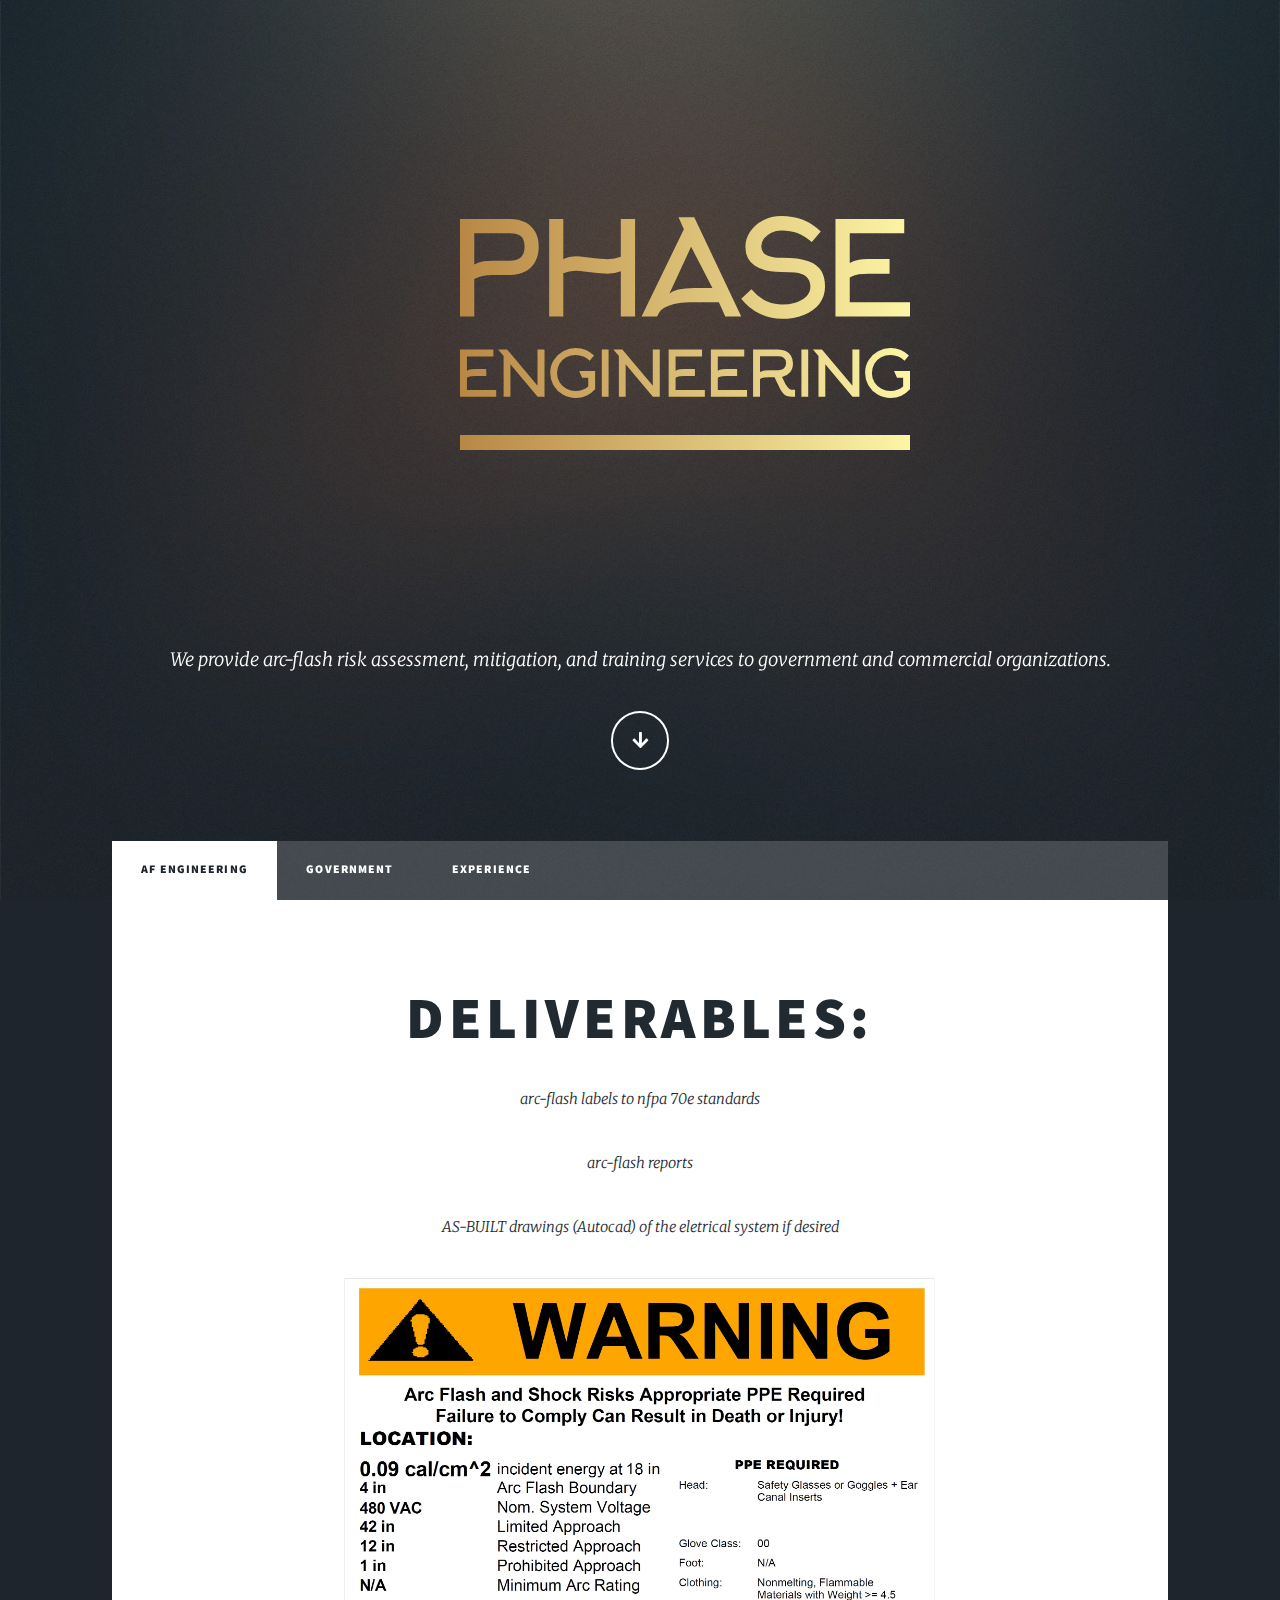
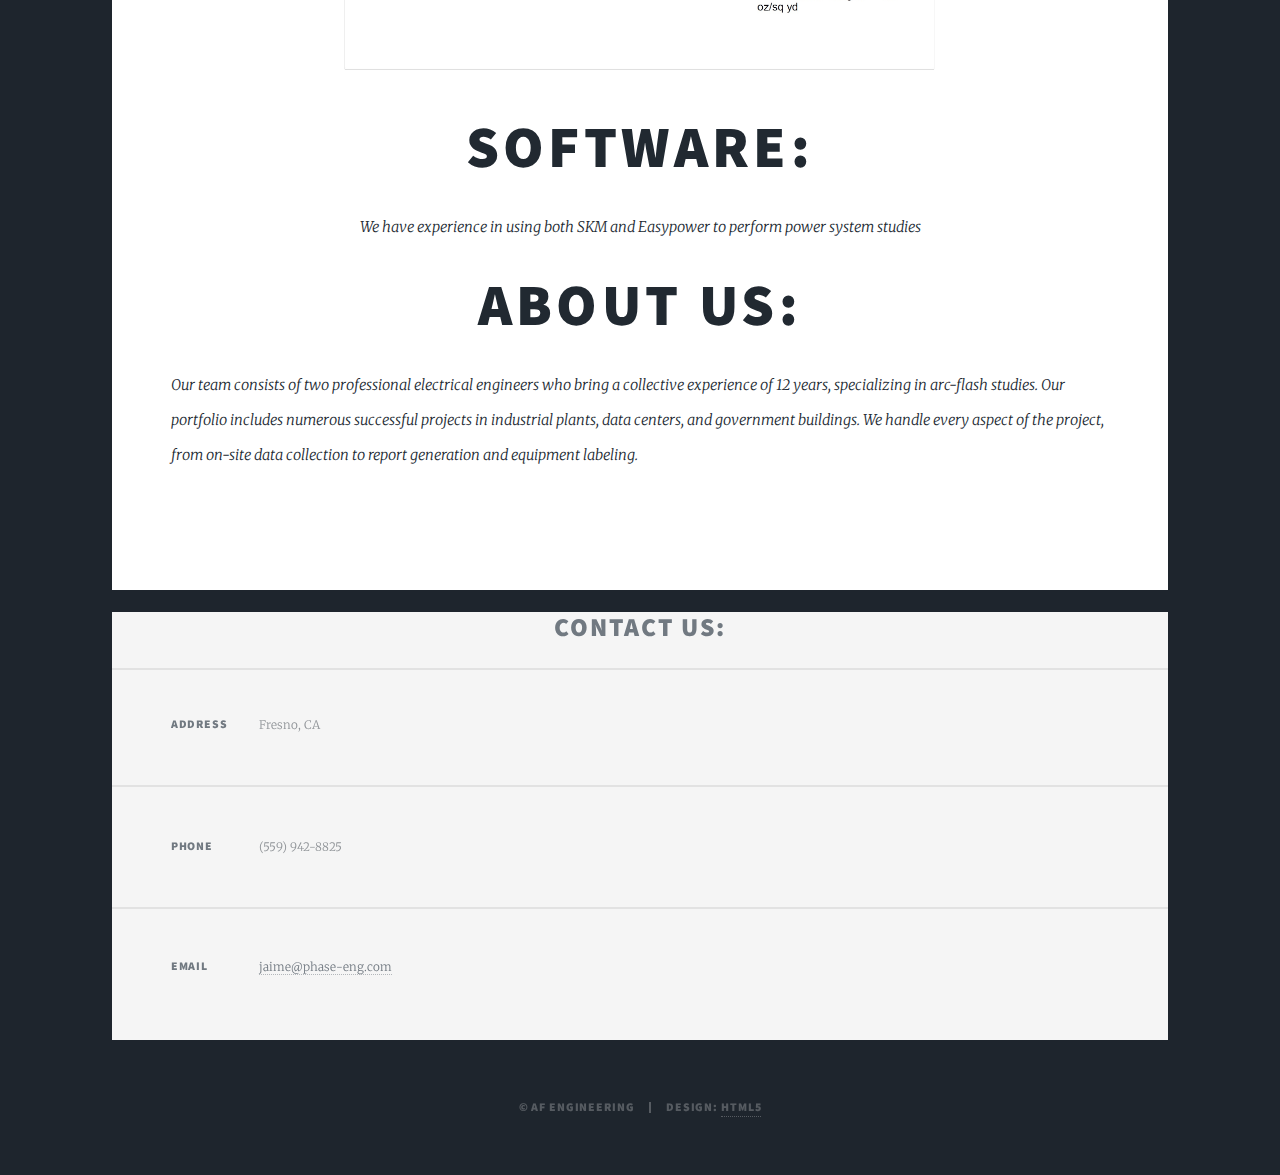
==== index.html @ fa32f311 "Add files via upload" ====
<!DOCTYPE HTML>
<!--
	Massively by HTML5 UP
	html5up.net | @ajlkn
	Free for personal and commercial use under the CCA 3.0 license (html5up.net/license)
-->
<html>
	<head>
		<title>AF Engineering</title>
		<meta charset="utf-8" />
		<meta name="viewport" content="width=device-width, initial-scale=1, user-scalable=no" />
		<link rel="stylesheet" href="assets/css/main.css" />
		<noscript><link rel="stylesheet" href="assets/css/noscript.css" /></noscript>
	</head>
	<body class="">

		<!-- Wrapper -->
			<div id="wrapper" class="fade-in">

				<!-- Intro -->
					<div id="intro" class="">
						<img src="images/Color logo - no background.svg" style="padding-bottom: 40px; display: block; border: none;">
						<p>We provide arc-flash risk assessment, mitigation, and training services to government and commercial organizations.</p>
						<ul class="actions">
							<li><a href="#header" class="button icon solid solo fa-arrow-down scrolly">Continue</a></li>
						</ul>
					</div>

				<!-- Header -->
					<header id="header">
						<a href="index.html" class="logo">AF</a>
					</header>

				<!-- Nav -->
					<nav id="nav">
						<ul class="links">
							<li class="active"><a href="index.html">AF Engineering</a></li>
							<li><a href="generic.html">Government</a></li>
							<li><a href="elements.html">Experience</a></li>
					</nav>

				<!-- Main -->
					<div id="main">

						<!-- Featured Post -->
							<article class="post featured">
								<header class="major">
									<h2 style="text-align:center;">Deliverables:</h2>
									<p>arc-flash labels to nfpa 70e standards</p>
									<p>arc-flash reports</p>
									<p>AS-BUILT drawings (Autocad) of the eletrical system if desired</p>
									<img src="images/arcflashlabel.jpg" style="width:600px;height:400px;">
									<p>   </p>
									<h2 style="text-align:center;">Software:</h2>
									<p>We have experience in using both SKM and Easypower to perform power system studies</p>
									<h2>About Us:</h2>
									<p style="text-align:left;">Our team consists of two professional electrical engineers who bring a collective experience of 12 years, specializing in arc-flash studies. Our portfolio includes numerous successful projects in industrial plants, data centers, and government buildings. We handle every aspect of the project, from on-site data collection to report generation and equipment labeling.
									</p>
									
								</header>
								<!--<a href="#" class="image main"><img src="images/arcflashlabel.jpg" alt=""></a>   -->

							</article>

					</div>
					<h2> </h2>
				<!-- Footer -->
					<footer  id="footer">
						<section class="split contact">
							<h2 style="text-align:center;">Contact Us:</h2>
							<section class="alt">
								<h3>Address</h3>
								<p>Fresno, CA</p>
							</section>
							<section>
								<h3>Phone</h3>
								<p>(559) 942-8825</p>
							</section>
							<section>
								<h3>Email</h3>
								<p><a href="mailto:jaime@afengineering.com">jaime@phase-eng.com</a></p>
							</section>
							
						</section>
					</footer>

				<!-- Copyright -->
					<div id="copyright">
						<ul><li>© AF Engineering</li><li>Design: <a href="https://html5up.net">HTML5</a></li></ul>
					</div>

			<div class="bg fixed" style="transform: none;"></div><a href="#navPanel" id="navPanelToggle">Menu</a></div>

		<!-- Scripts -->
			<script src="assets/js/jquery.min.js"></script>
			<script src="assets/js/jquery.scrollex.min.js"></script>
			<script src="assets/js/jquery.scrolly.min.js"></script>
			<script src="assets/js/browser.min.js"></script>
			<script src="assets/js/breakpoints.min.js"></script>
			<script src="assets/js/util.js"></script>
			<script src="assets/js/main.js"></script><div id="navPanel"><nav><h1>
						<ul class="links">
							<li class="active"><a href="index.html">Qualifications</a></li><a href="index.html">
							</a><li><a href="index.html"></a><a href="generic.html">Arc-Flash</a></li>
							<li><a href="elements.html">Contact</a></li>
						</ul>
					</h1><h1>
					</h1></nav><a href="#navPanel" class="close" style="-webkit-tap-highlight-color: rgba(0, 0, 0, 0);"></a></div>

	
	</body>
</html>
---- assets/css/main.css ----
@import url(fontawesome-all.min.css);
@import url("https://fonts.googleapis.com/css?family=Merriweather:300,700,300italic,700italic|Source+Sans+Pro:900");

/*
	Massively by HTML5 UP
	html5up.net | @ajlkn
	Free for personal and commercial use under the CCA 3.0 license (html5up.net/license)
*/

html, body, div, span, applet, object,
iframe, h1, h2, h3, h4, h5, h6, p, blockquote,
pre, a, abbr, acronym, address, big, cite,
code, del, dfn, em, img, ins, kbd, q, s, samp,
small, strike, strong, sub, sup, tt, var, b,
u, i, center, dl, dt, dd, ol, ul, li, fieldset,
form, label, legend, table, caption, tbody,
tfoot, thead, tr, th, td, article, aside,
canvas, details, embed, figure, figcaption,
footer, header, hgroup, menu, nav, output, ruby,
section, summary, time, mark, audio, video {
	margin: 0;
	padding: 0;
	border: 0;
	font-size: 100%;
	font: inherit;
	vertical-align: baseline;}

article, aside, details, figcaption, figure,
footer, header, hgroup, menu, nav, section {
	display: block;}

body {
	line-height: 1;
}

ol, ul {
	list-style: none;
}

blockquote, q {
	quotes: none;
}

	blockquote:before, blockquote:after, q:before, q:after {
		content: '';
		content: none;
	}

table {
	border-collapse: collapse;
	border-spacing: 0;
}

body {
	-webkit-text-size-adjust: none;
}

mark {
	background-color: transparent;
	color: inherit;
}

input::-moz-focus-inner {
	border: 0;
	padding: 0;
}

input, select, textarea {
	-moz-appearance: none;
	-webkit-appearance: none;
	-ms-appearance: none;
	appearance: none;
}

/* Basic */

	@-ms-viewport {
		width: device-width;
	}

	body {
		-ms-overflow-style: scrollbar;
	}

	@media screen and (max-width: 480px) {

		html, body {
			min-width: 320px;
		}

	}

	html {
		box-sizing: border-box;
	}

	*, *:before, *:after {
		box-sizing: inherit;
	}

	body {
		background-color: #1e252d;
	}

		body.is-preload *, body.is-preload *:before, body.is-preload *:after {
			-moz-animation: none !important;
			-webkit-animation: none !important;
			-ms-animation: none !important;
			animation: none !important;
			-moz-transition: none !important;
			-webkit-transition: none !important;
			-ms-transition: none !important;
			transition: none !important;
		}

/* Type */

	html {
		font-size: 16pt;
	}

		@media screen and (max-width: 1680px) {

			html {
				font-size: 12pt;
			}

		}

		@media screen and (max-width: 1280px) {

			html {
				font-size: 11pt;
			}

		}

		@media screen and (max-width: 360px) {

			html {
				font-size: 10pt;
			}

		}

	body {
		color: #212931;
	}

	body, input, select, textarea {
		font-family: "Merriweather", Georgia, serif;
		font-weight: 300;
		font-size: 1rem;
		line-height: 2.375;
	}

	a {
		-moz-transition: color 0.2s ease-in-out, background-color 0.2s ease-in-out, border-color 0.2s ease-in-out, box-shadow 0.2s ease-in-out;
		-webkit-transition: color 0.2s ease-in-out, background-color 0.2s ease-in-out, border-color 0.2s ease-in-out, box-shadow 0.2s ease-in-out;
		-ms-transition: color 0.2s ease-in-out, background-color 0.2s ease-in-out, border-color 0.2s ease-in-out, box-shadow 0.2s ease-in-out;
		transition: color 0.2s ease-in-out, background-color 0.2s ease-in-out, border-color 0.2s ease-in-out, box-shadow 0.2s ease-in-out;
		border-bottom: dotted 1px;
		text-decoration: none;
	}

		a:hover {
			border-bottom-color: transparent;
		}

	strong, b {
		font-weight: 600;
	}

	em, i {
		font-style: italic;
	}

	p {
		text-align: justify;
		margin: 0 0 2rem 0;
	}

	h1, h2, h3, h4, h5, h6 {
		font-family: "Source Sans Pro", Helvetica, sans-serif;
		font-weight: 900;
		line-height: 1.5;
		letter-spacing: 0.075em;
		text-transform: uppercase;
		margin: 0 0 1rem 0;
	}

		h1 a, h2 a, h3 a, h4 a, h5 a, h6 a {
			border-bottom: 0;
			color: inherit;
			text-decoration: none;
		}

	h1 {
		font-size: 4rem;
		line-height: 1.1;
		margin: 0 0 2rem 0;
	}

	h2 {
		font-size: 1.75rem;
		line-height: 1.3;
		margin: 0 0 1.5rem 0;
	}

	h3 {
		font-size: 1.25rem;
		margin: 0 0 1.5rem 0;
	}

	h4 {
		font-size: 1rem;
	}

	h5 {
		font-size: 0.9rem;
	}

	h6 {
		font-size: 0.8rem;
	}

	sub {
		font-size: 0.8rem;
		position: relative;
		top: 0.5rem;
	}

	sup {
		font-size: 0.8rem;
		position: relative;
		top: -0.5rem;
	}

	blockquote {
		border-left: solid 4px;
		font-style: italic;
		margin: 0 0 2rem 0;
		padding: 0.5rem 0 0.5rem 2rem;
	}

	code {
		border: solid 2px;
		font-family: "Courier New", monospace;
		font-size: 0.9rem;
		margin: 0 0.25rem;
		padding: 0.25rem 0.65rem;
	}

	pre {
		-webkit-overflow-scrolling: touch;
		font-family: "Courier New", monospace;
		font-size: 0.9rem;
		margin: 0 0 2rem 0;
	}

		pre code {
			display: block;
			line-height: 1.75;
			padding: 1rem 1.5rem;
			overflow-x: auto;
		}

	hr {
		border: 0;
		border-bottom: solid 2px;
		margin: 3rem 0;
	}

		hr.major {
			margin: 5rem 0;
		}

	.align-left {
		text-align: left;
	}

	.align-center {
		text-align: center;
	}

	.align-right {
		text-align: right;
	}

	input, select, textarea {
		color: #212931;
	}

	a {
		color: #212931;
		border-bottom-color: rgba(33, 41, 49, 0.5);
	}

		a:hover {
			border-bottom-color: transparent;
			color: #18bfef !important;
		}

	strong, b {
		color: #212931;
	}

	h1, h2, h3, h4, h5, h6 {
		color: #212931;
	}

	blockquote {
		border-left-color: #eeeeee;
	}

	code {
		background: rgba(220, 220, 220, 0.25);
		border-color: #eeeeee;
	}

	hr {
		border-bottom-color: #eeeeee;
	}

/* Row */

	.row {
		display: flex;
		flex-wrap: wrap;
		box-sizing: border-box;
		align-items: stretch;
	}

		.row > * {
			box-sizing: border-box;
		}

		.row.gtr-uniform > * > :last-child {
			margin-bottom: 0;
		}

		.row.aln-left {
			justify-content: flex-start;
		}

		.row.aln-center {
			justify-content: center;
		}

		.row.aln-right {
			justify-content: flex-end;
		}

		.row.aln-top {
			align-items: flex-start;
		}

		.row.aln-middle {
			align-items: center;
		}

		.row.aln-bottom {
			align-items: flex-end;
		}

		.row > .imp {
			order: -1;
		}

		.row > .col-1 {
			width: 8.33333%;
		}

		.row > .off-1 {
			margin-left: 8.33333%;
		}

		.row > .col-2 {
			width: 16.66667%;
		}

		.row > .off-2 {
			margin-left: 16.66667%;
		}

		.row > .col-3 {
			width: 25%;
		}

		.row > .off-3 {
			margin-left: 25%;
		}

		.row > .col-4 {
			width: 33.33333%;
		}

		.row > .off-4 {
			margin-left: 33.33333%;
		}

		.row > .col-5 {
			width: 41.66667%;
		}

		.row > .off-5 {
			margin-left: 41.66667%;
		}

		.row > .col-6 {
			width: 50%;
		}

		.row > .off-6 {
			margin-left: 50%;
		}

		.row > .col-7 {
			width: 58.33333%;
		}

		.row > .off-7 {
			margin-left: 58.33333%;
		}

		.row > .col-8 {
			width: 66.66667%;
		}

		.row > .off-8 {
			margin-left: 66.66667%;
		}

		.row > .col-9 {
			width: 75%;
		}

		.row > .off-9 {
			margin-left: 75%;
		}

		.row > .col-10 {
			width: 83.33333%;
		}

		.row > .off-10 {
			margin-left: 83.33333%;
		}

		.row > .col-11 {
			width: 91.66667%;
		}

		.row > .off-11 {
			margin-left: 91.66667%;
		}

		.row > .col-12 {
			width: 100%;
		}

		.row > .off-12 {
			margin-left: 100%;
		}

		.row.gtr-0 {
			margin-top: 0;
			margin-left: 0rem;
		}

			.row.gtr-0 > * {
				padding: 0 0 0 0rem;
			}

			.row.gtr-0.gtr-uniform {
				margin-top: 0rem;
			}

				.row.gtr-0.gtr-uniform > * {
					padding-top: 0rem;
				}

		.row.gtr-25 {
			margin-top: 0;
			margin-left: -0.375rem;
		}

			.row.gtr-25 > * {
				padding: 0 0 0 0.375rem;
			}

			.row.gtr-25.gtr-uniform {
				margin-top: -0.375rem;
			}

				.row.gtr-25.gtr-uniform > * {
					padding-top: 0.375rem;
				}

		.row.gtr-50 {
			margin-top: 0;
			margin-left: -0.75rem;
		}

			.row.gtr-50 > * {
				padding: 0 0 0 0.75rem;
			}

			.row.gtr-50.gtr-uniform {
				margin-top: -0.75rem;
			}

				.row.gtr-50.gtr-uniform > * {
					padding-top: 0.75rem;
				}

		.row {
			margin-top: 0;
			margin-left: -1.5rem;
		}

			.row > * {
				padding: 0 0 0 1.5rem;
			}

			.row.gtr-uniform {
				margin-top: -1.5rem;
			}

				.row.gtr-uniform > * {
					padding-top: 1.5rem;
				}

		.row.gtr-150 {
			margin-top: 0;
			margin-left: -2.25rem;
		}

			.row.gtr-150 > * {
				padding: 0 0 0 2.25rem;
			}

			.row.gtr-150.gtr-uniform {
				margin-top: -2.25rem;
			}

				.row.gtr-150.gtr-uniform > * {
					padding-top: 2.25rem;
				}

		.row.gtr-200 {
			margin-top: 0;
			margin-left: -3rem;
		}

			.row.gtr-200 > * {
				padding: 0 0 0 3rem;
			}

			.row.gtr-200.gtr-uniform {
				margin-top: -3rem;
			}

				.row.gtr-200.gtr-uniform > * {
					padding-top: 3rem;
				}

		@media screen and (max-width: 1680px) {

			.row {
				display: flex;
				flex-wrap: wrap;
				box-sizing: border-box;
				align-items: stretch;
			}

				.row > * {
					box-sizing: border-box;
				}

				.row.gtr-uniform > * > :last-child {
					margin-bottom: 0;
				}

				.row.aln-left {
					justify-content: flex-start;
				}

				.row.aln-center {
					justify-content: center;
				}

				.row.aln-right {
					justify-content: flex-end;
				}

				.row.aln-top {
					align-items: flex-start;
				}

				.row.aln-middle {
					align-items: center;
				}

				.row.aln-bottom {
					align-items: flex-end;
				}

				.row > .imp-xlarge {
					order: -1;
				}

				.row > .col-1-xlarge {
					width: 8.33333%;
				}

				.row > .off-1-xlarge {
					margin-left: 8.33333%;
				}

				.row > .col-2-xlarge {
					width: 16.66667%;
				}

				.row > .off-2-xlarge {
					margin-left: 16.66667%;
				}

				.row > .col-3-xlarge {
					width: 25%;
				}

				.row > .off-3-xlarge {
					margin-left: 25%;
				}

				.row > .col-4-xlarge {
					width: 33.33333%;
				}

				.row > .off-4-xlarge {
					margin-left: 33.33333%;
				}

				.row > .col-5-xlarge {
					width: 41.66667%;
				}

				.row > .off-5-xlarge {
					margin-left: 41.66667%;
				}

				.row > .col-6-xlarge {
					width: 50%;
				}

				.row > .off-6-xlarge {
					margin-left: 50%;
				}

				.row > .col-7-xlarge {
					width: 58.33333%;
				}

				.row > .off-7-xlarge {
					margin-left: 58.33333%;
				}

				.row > .col-8-xlarge {
					width: 66.66667%;
				}

				.row > .off-8-xlarge {
					margin-left: 66.66667%;
				}

				.row > .col-9-xlarge {
					width: 75%;
				}

				.row > .off-9-xlarge {
					margin-left: 75%;
				}

				.row > .col-10-xlarge {
					width: 83.33333%;
				}

				.row > .off-10-xlarge {
					margin-left: 83.33333%;
				}

				.row > .col-11-xlarge {
					width: 91.66667%;
				}

				.row > .off-11-xlarge {
					margin-left: 91.66667%;
				}

				.row > .col-12-xlarge {
					width: 100%;
				}

				.row > .off-12-xlarge {
					margin-left: 100%;
				}

				.row.gtr-0 {
					margin-top: 0;
					margin-left: 0rem;
				}

					.row.gtr-0 > * {
						padding: 0 0 0 0rem;
					}

					.row.gtr-0.gtr-uniform {
						margin-top: 0rem;
					}

						.row.gtr-0.gtr-uniform > * {
							padding-top: 0rem;
						}

				.row.gtr-25 {
					margin-top: 0;
					margin-left: -0.375rem;
				}

					.row.gtr-25 > * {
						padding: 0 0 0 0.375rem;
					}

					.row.gtr-25.gtr-uniform {
						margin-top: -0.375rem;
					}

						.row.gtr-25.gtr-uniform > * {
							padding-top: 0.375rem;
						}

				.row.gtr-50 {
					margin-top: 0;
					margin-left: -0.75rem;
				}

					.row.gtr-50 > * {
						padding: 0 0 0 0.75rem;
					}

					.row.gtr-50.gtr-uniform {
						margin-top: -0.75rem;
					}

						.row.gtr-50.gtr-uniform > * {
							padding-top: 0.75rem;
						}

				.row {
					margin-top: 0;
					margin-left: -1.5rem;
				}

					.row > * {
						padding: 0 0 0 1.5rem;
					}

					.row.gtr-uniform {
						margin-top: -1.5rem;
					}

						.row.gtr-uniform > * {
							padding-top: 1.5rem;
						}

				.row.gtr-150 {
					margin-top: 0;
					margin-left: -2.25rem;
				}

					.row.gtr-150 > * {
						padding: 0 0 0 2.25rem;
					}

					.row.gtr-150.gtr-uniform {
						margin-top: -2.25rem;
					}

						.row.gtr-150.gtr-uniform > * {
							padding-top: 2.25rem;
						}

				.row.gtr-200 {
					margin-top: 0;
					margin-left: -3rem;
				}

					.row.gtr-200 > * {
						padding: 0 0 0 3rem;
					}

					.row.gtr-200.gtr-uniform {
						margin-top: -3rem;
					}

						.row.gtr-200.gtr-uniform > * {
							padding-top: 3rem;
						}

		}

		@media screen and (max-width: 1280px) {

			.row {
				display: flex;
				flex-wrap: wrap;
				box-sizing: border-box;
				align-items: stretch;
			}

				.row > * {
					box-sizing: border-box;
				}

				.row.gtr-uniform > * > :last-child {
					margin-bottom: 0;
				}

				.row.aln-left {
					justify-content: flex-start;
				}

				.row.aln-center {
					justify-content: center;
				}

				.row.aln-right {
					justify-content: flex-end;
				}

				.row.aln-top {
					align-items: flex-start;
				}

				.row.aln-middle {
					align-items: center;
				}

				.row.aln-bottom {
					align-items: flex-end;
				}

				.row > .imp-large {
					order: -1;
				}

				.row > .col-1-large {
					width: 8.33333%;
				}

				.row > .off-1-large {
					margin-left: 8.33333%;
				}

				.row > .col-2-large {
					width: 16.66667%;
				}

				.row > .off-2-large {
					margin-left: 16.66667%;
				}

				.row > .col-3-large {
					width: 25%;
				}

				.row > .off-3-large {
					margin-left: 25%;
				}

				.row > .col-4-large {
					width: 33.33333%;
				}

				.row > .off-4-large {
					margin-left: 33.33333%;
				}

				.row > .col-5-large {
					width: 41.66667%;
				}

				.row > .off-5-large {
					margin-left: 41.66667%;
				}

				.row > .col-6-large {
					width: 50%;
				}

				.row > .off-6-large {
					margin-left: 50%;
				}

				.row > .col-7-large {
					width: 58.33333%;
				}

				.row > .off-7-large {
					margin-left: 58.33333%;
				}

				.row > .col-8-large {
					width: 66.66667%;
				}

				.row > .off-8-large {
					margin-left: 66.66667%;
				}

				.row > .col-9-large {
					width: 75%;
				}

				.row > .off-9-large {
					margin-left: 75%;
				}

				.row > .col-10-large {
					width: 83.33333%;
				}

				.row > .off-10-large {
					margin-left: 83.33333%;
				}

				.row > .col-11-large {
					width: 91.66667%;
				}

				.row > .off-11-large {
					margin-left: 91.66667%;
				}

				.row > .col-12-large {
					width: 100%;
				}

				.row > .off-12-large {
					margin-left: 100%;
				}

				.row.gtr-0 {
					margin-top: 0;
					margin-left: 0rem;
				}

					.row.gtr-0 > * {
						padding: 0 0 0 0rem;
					}

					.row.gtr-0.gtr-uniform {
						margin-top: 0rem;
					}

						.row.gtr-0.gtr-uniform > * {
							padding-top: 0rem;
						}

				.row.gtr-25 {
					margin-top: 0;
					margin-left: -0.375rem;
				}

					.row.gtr-25 > * {
						padding: 0 0 0 0.375rem;
					}

					.row.gtr-25.gtr-uniform {
						margin-top: -0.375rem;
					}

						.row.gtr-25.gtr-uniform > * {
							padding-top: 0.375rem;
						}

				.row.gtr-50 {
					margin-top: 0;
					margin-left: -0.75rem;
				}

					.row.gtr-50 > * {
						padding: 0 0 0 0.75rem;
					}

					.row.gtr-50.gtr-uniform {
						margin-top: -0.75rem;
					}

						.row.gtr-50.gtr-uniform > * {
							padding-top: 0.75rem;
						}

				.row {
					margin-top: 0;
					margin-left: -1.5rem;
				}

					.row > * {
						padding: 0 0 0 1.5rem;
					}

					.row.gtr-uniform {
						margin-top: -1.5rem;
					}

						.row.gtr-uniform > * {
							padding-top: 1.5rem;
						}

				.row.gtr-150 {
					margin-top: 0;
					margin-left: -2.25rem;
				}

					.row.gtr-150 > * {
						padding: 0 0 0 2.25rem;
					}

					.row.gtr-150.gtr-uniform {
						margin-top: -2.25rem;
					}

						.row.gtr-150.gtr-uniform > * {
							padding-top: 2.25rem;
						}

				.row.gtr-200 {
					margin-top: 0;
					margin-left: -3rem;
				}

					.row.gtr-200 > * {
						padding: 0 0 0 3rem;
					}

					.row.gtr-200.gtr-uniform {
						margin-top: -3rem;
					}

						.row.gtr-200.gtr-uniform > * {
							padding-top: 3rem;
						}

		}

		@media screen and (max-width: 980px) {

			.row {
				display: flex;
				flex-wrap: wrap;
				box-sizing: border-box;
				align-items: stretch;
			}

				.row > * {
					box-sizing: border-box;
				}

				.row.gtr-uniform > * > :last-child {
					margin-bottom: 0;
				}

				.row.aln-left {
					justify-content: flex-start;
				}

				.row.aln-center {
					justify-content: center;
				}

				.row.aln-right {
					justify-content: flex-end;
				}

				.row.aln-top {
					align-items: flex-start;
				}

				.row.aln-middle {
					align-items: center;
				}

				.row.aln-bottom {
					align-items: flex-end;
				}

				.row > .imp-medium {
					order: -1;
				}

				.row > .col-1-medium {
					width: 8.33333%;
				}

				.row > .off-1-medium {
					margin-left: 8.33333%;
				}

				.row > .col-2-medium {
					width: 16.66667%;
				}

				.row > .off-2-medium {
					margin-left: 16.66667%;
				}

				.row > .col-3-medium {
					width: 25%;
				}

				.row > .off-3-medium {
					margin-left: 25%;
				}

				.row > .col-4-medium {
					width: 33.33333%;
				}

				.row > .off-4-medium {
					margin-left: 33.33333%;
				}

				.row > .col-5-medium {
					width: 41.66667%;
				}

				.row > .off-5-medium {
					margin-left: 41.66667%;
				}

				.row > .col-6-medium {
					width: 50%;
				}

				.row > .off-6-medium {
					margin-left: 50%;
				}

				.row > .col-7-medium {
					width: 58.33333%;
				}

				.row > .off-7-medium {
					margin-left: 58.33333%;
				}

				.row > .col-8-medium {
					width: 66.66667%;
				}

				.row > .off-8-medium {
					margin-left: 66.66667%;
				}

				.row > .col-9-medium {
					width: 75%;
				}

				.row > .off-9-medium {
					margin-left: 75%;
				}

				.row > .col-10-medium {
					width: 83.33333%;
				}

				.row > .off-10-medium {
					margin-left: 83.33333%;
				}

				.row > .col-11-medium {
					width: 91.66667%;
				}

				.row > .off-11-medium {
					margin-left: 91.66667%;
				}

				.row > .col-12-medium {
					width: 100%;
				}

				.row > .off-12-medium {
					margin-left: 100%;
				}

				.row.gtr-0 {
					margin-top: 0;
					margin-left: 0rem;
				}

					.row.gtr-0 > * {
						padding: 0 0 0 0rem;
					}

					.row.gtr-0.gtr-uniform {
						margin-top: 0rem;
					}

						.row.gtr-0.gtr-uniform > * {
							padding-top: 0rem;
						}

				.row.gtr-25 {
					margin-top: 0;
					margin-left: -0.375rem;
				}

					.row.gtr-25 > * {
						padding: 0 0 0 0.375rem;
					}

					.row.gtr-25.gtr-uniform {
						margin-top: -0.375rem;
					}

						.row.gtr-25.gtr-uniform > * {
							padding-top: 0.375rem;
						}

				.row.gtr-50 {
					margin-top: 0;
					margin-left: -0.75rem;
				}

					.row.gtr-50 > * {
						padding: 0 0 0 0.75rem;
					}

					.row.gtr-50.gtr-uniform {
						margin-top: -0.75rem;
					}

						.row.gtr-50.gtr-uniform > * {
							padding-top: 0.75rem;
						}

				.row {
					margin-top: 0;
					margin-left: -1.5rem;
				}

					.row > * {
						padding: 0 0 0 1.5rem;
					}

					.row.gtr-uniform {
						margin-top: -1.5rem;
					}

						.row.gtr-uniform > * {
							padding-top: 1.5rem;
						}

				.row.gtr-150 {
					margin-top: 0;
					margin-left: -2.25rem;
				}

					.row.gtr-150 > * {
						padding: 0 0 0 2.25rem;
					}

					.row.gtr-150.gtr-uniform {
						margin-top: -2.25rem;
					}

						.row.gtr-150.gtr-uniform > * {
							padding-top: 2.25rem;
						}

				.row.gtr-200 {
					margin-top: 0;
					margin-left: -3rem;
				}

					.row.gtr-200 > * {
						padding: 0 0 0 3rem;
					}

					.row.gtr-200.gtr-uniform {
						margin-top: -3rem;
					}

						.row.gtr-200.gtr-uniform > * {
							padding-top: 3rem;
						}

		}

		@media screen and (max-width: 736px) {

			.row {
				display: flex;
				flex-wrap: wrap;
				box-sizing: border-box;
				align-items: stretch;
			}

				.row > * {
					box-sizing: border-box;
				}

				.row.gtr-uniform > * > :last-child {
					margin-bottom: 0;
				}

				.row.aln-left {
					justify-content: flex-start;
				}

				.row.aln-center {
					justify-content: center;
				}

				.row.aln-right {
					justify-content: flex-end;
				}

				.row.aln-top {
					align-items: flex-start;
				}

				.row.aln-middle {
					align-items: center;
				}

				.row.aln-bottom {
					align-items: flex-end;
				}

				.row > .imp-small {
					order: -1;
				}

				.row > .col-1-small {
					width: 8.33333%;
				}

				.row > .off-1-small {
					margin-left: 8.33333%;
				}

				.row > .col-2-small {
					width: 16.66667%;
				}

				.row > .off-2-small {
					margin-left: 16.66667%;
				}

				.row > .col-3-small {
					width: 25%;
				}

				.row > .off-3-small {
					margin-left: 25%;
				}

				.row > .col-4-small {
					width: 33.33333%;
				}

				.row > .off-4-small {
					margin-left: 33.33333%;
				}

				.row > .col-5-small {
					width: 41.66667%;
				}

				.row > .off-5-small {
					margin-left: 41.66667%;
				}

				.row > .col-6-small {
					width: 50%;
				}

				.row > .off-6-small {
					margin-left: 50%;
				}

				.row > .col-7-small {
					width: 58.33333%;
				}

				.row > .off-7-small {
					margin-left: 58.33333%;
				}

				.row > .col-8-small {
					width: 66.66667%;
				}

				.row > .off-8-small {
					margin-left: 66.66667%;
				}

				.row > .col-9-small {
					width: 75%;
				}

				.row > .off-9-small {
					margin-left: 75%;
				}

				.row > .col-10-small {
					width: 83.33333%;
				}

				.row > .off-10-small {
					margin-left: 83.33333%;
				}

				.row > .col-11-small {
					width: 91.66667%;
				}

				.row > .off-11-small {
					margin-left: 91.66667%;
				}

				.row > .col-12-small {
					width: 100%;
				}

				.row > .off-12-small {
					margin-left: 100%;
				}

				.row.gtr-0 {
					margin-top: 0;
					margin-left: 0rem;
				}

					.row.gtr-0 > * {
						padding: 0 0 0 0rem;
					}

					.row.gtr-0.gtr-uniform {
						margin-top: 0rem;
					}

						.row.gtr-0.gtr-uniform > * {
							padding-top: 0rem;
						}

				.row.gtr-25 {
					margin-top: 0;
					margin-left: -0.375rem;
				}

					.row.gtr-25 > * {
						padding: 0 0 0 0.375rem;
					}

					.row.gtr-25.gtr-uniform {
						margin-top: -0.375rem;
					}

						.row.gtr-25.gtr-uniform > * {
							padding-top: 0.375rem;
						}

				.row.gtr-50 {
					margin-top: 0;
					margin-left: -0.75rem;
				}

					.row.gtr-50 > * {
						padding: 0 0 0 0.75rem;
					}

					.row.gtr-50.gtr-uniform {
						margin-top: -0.75rem;
					}

						.row.gtr-50.gtr-uniform > * {
							padding-top: 0.75rem;
						}

				.row {
					margin-top: 0;
					margin-left: -1.5rem;
				}

					.row > * {
						padding: 0 0 0 1.5rem;
					}

					.row.gtr-uniform {
						margin-top: -1.5rem;
					}

						.row.gtr-uniform > * {
							padding-top: 1.5rem;
						}

				.row.gtr-150 {
					margin-top: 0;
					margin-left: -2.25rem;
				}

					.row.gtr-150 > * {
						padding: 0 0 0 2.25rem;
					}

					.row.gtr-150.gtr-uniform {
						margin-top: -2.25rem;
					}

						.row.gtr-150.gtr-uniform > * {
							padding-top: 2.25rem;
						}

				.row.gtr-200 {
					margin-top: 0;
					margin-left: -3rem;
				}

					.row.gtr-200 > * {
						padding: 0 0 0 3rem;
					}

					.row.gtr-200.gtr-uniform {
						margin-top: -3rem;
					}

						.row.gtr-200.gtr-uniform > * {
							padding-top: 3rem;
						}

		}

		@media screen and (max-width: 480px) {

			.row {
				display: flex;
				flex-wrap: wrap;
				box-sizing: border-box;
				align-items: stretch;
			}

				.row > * {
					box-sizing: border-box;
				}

				.row.gtr-uniform > * > :last-child {
					margin-bottom: 0;
				}

				.row.aln-left {
					justify-content: flex-start;
				}

				.row.aln-center {
					justify-content: center;
				}

				.row.aln-right {
					justify-content: flex-end;
				}

				.row.aln-top {
					align-items: flex-start;
				}

				.row.aln-middle {
					align-items: center;
				}

				.row.aln-bottom {
					align-items: flex-end;
				}

				.row > .imp-xsmall {
					order: -1;
				}

				.row > .col-1-xsmall {
					width: 8.33333%;
				}

				.row > .off-1-xsmall {
					margin-left: 8.33333%;
				}

				.row > .col-2-xsmall {
					width: 16.66667%;
				}

				.row > .off-2-xsmall {
					margin-left: 16.66667%;
				}

				.row > .col-3-xsmall {
					width: 25%;
				}

				.row > .off-3-xsmall {
					margin-left: 25%;
				}

				.row > .col-4-xsmall {
					width: 33.33333%;
				}

				.row > .off-4-xsmall {
					margin-left: 33.33333%;
				}

				.row > .col-5-xsmall {
					width: 41.66667%;
				}

				.row > .off-5-xsmall {
					margin-left: 41.66667%;
				}

				.row > .col-6-xsmall {
					width: 50%;
				}

				.row > .off-6-xsmall {
					margin-left: 50%;
				}

				.row > .col-7-xsmall {
					width: 58.33333%;
				}

				.row > .off-7-xsmall {
					margin-left: 58.33333%;
				}

				.row > .col-8-xsmall {
					width: 66.66667%;
				}

				.row > .off-8-xsmall {
					margin-left: 66.66667%;
				}

				.row > .col-9-xsmall {
					width: 75%;
				}

				.row > .off-9-xsmall {
					margin-left: 75%;
				}

				.row > .col-10-xsmall {
					width: 83.33333%;
				}

				.row > .off-10-xsmall {
					margin-left: 83.33333%;
				}

				.row > .col-11-xsmall {
					width: 91.66667%;
				}

				.row > .off-11-xsmall {
					margin-left: 91.66667%;
				}

				.row > .col-12-xsmall {
					width: 100%;
				}

				.row > .off-12-xsmall {
					margin-left: 100%;
				}

				.row.gtr-0 {
					margin-top: 0;
					margin-left: 0rem;
				}

					.row.gtr-0 > * {
						padding: 0 0 0 0rem;
					}

					.row.gtr-0.gtr-uniform {
						margin-top: 0rem;
					}

						.row.gtr-0.gtr-uniform > * {
							padding-top: 0rem;
						}

				.row.gtr-25 {
					margin-top: 0;
					margin-left: -0.375rem;
				}

					.row.gtr-25 > * {
						padding: 0 0 0 0.375rem;
					}

					.row.gtr-25.gtr-uniform {
						margin-top: -0.375rem;
					}

						.row.gtr-25.gtr-uniform > * {
							padding-top: 0.375rem;
						}

				.row.gtr-50 {
					margin-top: 0;
					margin-left: -0.75rem;
				}

					.row.gtr-50 > * {
						padding: 0 0 0 0.75rem;
					}

					.row.gtr-50.gtr-uniform {
						margin-top: -0.75rem;
					}

						.row.gtr-50.gtr-uniform > * {
							padding-top: 0.75rem;
						}

				.row {
					margin-top: 0;
					margin-left: -1.5rem;
				}

					.row > * {
						padding: 0 0 0 1.5rem;
					}

					.row.gtr-uniform {
						margin-top: -1.5rem;
					}

						.row.gtr-uniform > * {
							padding-top: 1.5rem;
						}

				.row.gtr-150 {
					margin-top: 0;
					margin-left: -2.25rem;
				}

					.row.gtr-150 > * {
						padding: 0 0 0 2.25rem;
					}

					.row.gtr-150.gtr-uniform {
						margin-top: -2.25rem;
					}

						.row.gtr-150.gtr-uniform > * {
							padding-top: 2.25rem;
						}

				.row.gtr-200 {
					margin-top: 0;
					margin-left: -3rem;
				}

					.row.gtr-200 > * {
						padding: 0 0 0 3rem;
					}

					.row.gtr-200.gtr-uniform {
						margin-top: -3rem;
					}

						.row.gtr-200.gtr-uniform > * {
							padding-top: 3rem;
						}

		}

		@media screen and (max-width: 360px) {

			.row {
				display: flex;
				flex-wrap: wrap;
				box-sizing: border-box;
				align-items: stretch;
			}

				.row > * {
					box-sizing: border-box;
				}

				.row.gtr-uniform > * > :last-child {
					margin-bottom: 0;
				}

				.row.aln-left {
					justify-content: flex-start;
				}

				.row.aln-center {
					justify-content: center;
				}

				.row.aln-right {
					justify-content: flex-end;
				}

				.row.aln-top {
					align-items: flex-start;
				}

				.row.aln-middle {
					align-items: center;
				}

				.row.aln-bottom {
					align-items: flex-end;
				}

				.row > .imp-xxsmall {
					order: -1;
				}

				.row > .col-1-xxsmall {
					width: 8.33333%;
				}

				.row > .off-1-xxsmall {
					margin-left: 8.33333%;
				}

				.row > .col-2-xxsmall {
					width: 16.66667%;
				}

				.row > .off-2-xxsmall {
					margin-left: 16.66667%;
				}

				.row > .col-3-xxsmall {
					width: 25%;
				}

				.row > .off-3-xxsmall {
					margin-left: 25%;
				}

				.row > .col-4-xxsmall {
					width: 33.33333%;
				}

				.row > .off-4-xxsmall {
					margin-left: 33.33333%;
				}

				.row > .col-5-xxsmall {
					width: 41.66667%;
				}

				.row > .off-5-xxsmall {
					margin-left: 41.66667%;
				}

				.row > .col-6-xxsmall {
					width: 50%;
				}

				.row > .off-6-xxsmall {
					margin-left: 50%;
				}

				.row > .col-7-xxsmall {
					width: 58.33333%;
				}

				.row > .off-7-xxsmall {
					margin-left: 58.33333%;
				}

				.row > .col-8-xxsmall {
					width: 66.66667%;
				}

				.row > .off-8-xxsmall {
					margin-left: 66.66667%;
				}

				.row > .col-9-xxsmall {
					width: 75%;
				}

				.row > .off-9-xxsmall {
					margin-left: 75%;
				}

				.row > .col-10-xxsmall {
					width: 83.33333%;
				}

				.row > .off-10-xxsmall {
					margin-left: 83.33333%;
				}

				.row > .col-11-xxsmall {
					width: 91.66667%;
				}

				.row > .off-11-xxsmall {
					margin-left: 91.66667%;
				}

				.row > .col-12-xxsmall {
					width: 100%;
				}

				.row > .off-12-xxsmall {
					margin-left: 100%;
				}

				.row.gtr-0 {
					margin-top: 0;
					margin-left: 0rem;
				}

					.row.gtr-0 > * {
						padding: 0 0 0 0rem;
					}

					.row.gtr-0.gtr-uniform {
						margin-top: 0rem;
					}

						.row.gtr-0.gtr-uniform > * {
							padding-top: 0rem;
						}

				.row.gtr-25 {
					margin-top: 0;
					margin-left: -0.375rem;
				}

					.row.gtr-25 > * {
						padding: 0 0 0 0.375rem;
					}

					.row.gtr-25.gtr-uniform {
						margin-top: -0.375rem;
					}

						.row.gtr-25.gtr-uniform > * {
							padding-top: 0.375rem;
						}

				.row.gtr-50 {
					margin-top: 0;
					margin-left: -0.75rem;
				}

					.row.gtr-50 > * {
						padding: 0 0 0 0.75rem;
					}

					.row.gtr-50.gtr-uniform {
						margin-top: -0.75rem;
					}

						.row.gtr-50.gtr-uniform > * {
							padding-top: 0.75rem;
						}

				.row {
					margin-top: 0;
					margin-left: -1.5rem;
				}

					.row > * {
						padding: 0 0 0 1.5rem;
					}

					.row.gtr-uniform {
						margin-top: -1.5rem;
					}

						.row.gtr-uniform > * {
							padding-top: 1.5rem;
						}

				.row.gtr-150 {
					margin-top: 0;
					margin-left: -2.25rem;
				}

					.row.gtr-150 > * {
						padding: 0 0 0 2.25rem;
					}

					.row.gtr-150.gtr-uniform {
						margin-top: -2.25rem;
					}

						.row.gtr-150.gtr-uniform > * {
							padding-top: 2.25rem;
						}

				.row.gtr-200 {
					margin-top: 0;
					margin-left: -3rem;
				}

					.row.gtr-200 > * {
						padding: 0 0 0 3rem;
					}

					.row.gtr-200.gtr-uniform {
						margin-top: -3rem;
					}

						.row.gtr-200.gtr-uniform > * {
							padding-top: 3rem;
						}

		}

/* Box */

	.box {
		border: solid 2px;
		margin-bottom: 2rem;
		padding: 1.5rem;
	}

		.box > :last-child,
		.box > :last-child > :last-child,
		.box > :last-child > :last-child > :last-child {
			margin-bottom: 0;
		}

		.box.alt {
			border: 0;
			border-radius: 0;
			padding: 0;
		}

	.box {
		border-color: #eeeeee;
	}

/* Button */

	input[type="submit"],
	input[type="reset"],
	input[type="button"],
	button,
	.button {
		-moz-appearance: none;
		-webkit-appearance: none;
		-ms-appearance: none;
		appearance: none;
		-moz-transition: background-color 0.2s ease-in-out, box-shadow 0.2s ease-in-out, color 0.2s ease-in-out;
		-webkit-transition: background-color 0.2s ease-in-out, box-shadow 0.2s ease-in-out, color 0.2s ease-in-out;
		-ms-transition: background-color 0.2s ease-in-out, box-shadow 0.2s ease-in-out, color 0.2s ease-in-out;
		transition: background-color 0.2s ease-in-out, box-shadow 0.2s ease-in-out, color 0.2s ease-in-out;
		border: 0;
		border-radius: 0;
		cursor: pointer;
		display: inline-block;
		font-family: "Source Sans Pro", Helvetica, sans-serif;
		font-size: 0.8rem;
		font-weight: 900;
		letter-spacing: 0.075em;
		height: 3rem;
		line-height: 3rem;
		padding: 0 2rem;
		text-align: center;
		text-decoration: none;
		text-transform: uppercase;
		white-space: nowrap;
	}

		input[type="submit"].icon:before,
		input[type="reset"].icon:before,
		input[type="button"].icon:before,
		button.icon:before,
		.button.icon:before {
			margin-right: 0.5rem;
		}

		input[type="submit"].icon.solo,
		input[type="reset"].icon.solo,
		input[type="button"].icon.solo,
		button.icon.solo,
		.button.icon.solo {
			position: relative;
			width: 4rem;
			height: 4rem;
			line-height: 4rem;
			border-radius: 4rem;
			text-indent: 4rem;
			overflow: hidden;
			padding: 0;
			white-space: nowrap;
		}

			input[type="submit"].icon.solo:before,
			input[type="reset"].icon.solo:before,
			input[type="button"].icon.solo:before,
			button.icon.solo:before,
			.button.icon.solo:before {
				position: absolute;
				display: block;
				top: 0;
				left: 0;
				width: inherit;
				height: inherit;
				line-height: inherit;
				font-size: 1.25rem;
				margin-right: 0;
				text-align: center;
				text-indent: 0;
			}

		input[type="submit"].fit,
		input[type="reset"].fit,
		input[type="button"].fit,
		button.fit,
		.button.fit {
			width: 100%;
		}

		input[type="submit"].small,
		input[type="reset"].small,
		input[type="button"].small,
		button.small,
		.button.small {
			font-size: 0.7rem;
			height: 2.5rem;
			line-height: 2.5rem;
			padding: 0 1.5rem;
		}

		input[type="submit"].large,
		input[type="reset"].large,
		input[type="button"].large,
		button.large,
		.button.large {
			font-size: 0.9rem;
			height: 3.5rem;
			line-height: 3.5rem;
			padding: 0 2.75rem;
		}

		@media screen and (max-width: 980px) {

			input[type="submit"],
			input[type="reset"],
			input[type="button"],
			button,
			.button {
				font-size: 0.9rem;
				height: 3.25rem;
				line-height: 3.25rem;
			}

				input[type="submit"].large,
				input[type="reset"].large,
				input[type="button"].large,
				button.large,
				.button.large {
					font-size: 1rem;
					height: 3.75rem;
					line-height: 3.75rem;
				}

		}

		input[type="submit"].disabled, input[type="submit"]:disabled,
		input[type="reset"].disabled,
		input[type="reset"]:disabled,
		input[type="button"].disabled,
		input[type="button"]:disabled,
		button.disabled,
		button:disabled,
		.button.disabled,
		.button:disabled {
			pointer-events: none;
			opacity: 0.25;
		}

	input[type="submit"],
	input[type="reset"],
	input[type="button"],
	button,
	.button {
		background-color: transparent;
		box-shadow: inset 0 0 0 2px #212931;
		color: #212931 !important;
	}

		input[type="submit"]:hover,
		input[type="reset"]:hover,
		input[type="button"]:hover,
		button:hover,
		.button:hover {
			box-shadow: inset 0 0 0 2px #18bfef;
			color: #18bfef !important;
		}

		input[type="submit"].primary,
		input[type="reset"].primary,
		input[type="button"].primary,
		button.primary,
		.button.primary {
			background-color: #212931;
			box-shadow: none;
			color: #ffffff !important;
		}

			input[type="submit"].primary:hover,
			input[type="reset"].primary:hover,
			input[type="button"].primary:hover,
			button.primary:hover,
			.button.primary:hover {
				background-color: #18bfef;
			}

/* Form */

	form {
		margin: 0 0 2rem 0;
	}

		form > :last-child {
			margin-bottom: 0;
		}

		form > .fields {
			display: -moz-flex;
			display: -webkit-flex;
			display: -ms-flex;
			display: flex;
			-moz-flex-wrap: wrap;
			-webkit-flex-wrap: wrap;
			-ms-flex-wrap: wrap;
			flex-wrap: wrap;
			width: calc(100% + 3rem);
			margin: -1.5rem 0 2rem -1.5rem;
		}

			form > .fields > .field {
				-moz-flex-grow: 0;
				-webkit-flex-grow: 0;
				-ms-flex-grow: 0;
				flex-grow: 0;
				-moz-flex-shrink: 0;
				-webkit-flex-shrink: 0;
				-ms-flex-shrink: 0;
				flex-shrink: 0;
				padding: 1.5rem 0 0 1.5rem;
				width: calc(100% - 1.5rem);
			}

				form > .fields > .field.half {
					width: calc(50% - 0.75rem);
				}

				form > .fields > .field.third {
					width: calc(100%/3 - 0.5rem);
				}

				form > .fields > .field.quarter {
					width: calc(25% - 0.375rem);
				}

		@media screen and (max-width: 480px) {

			form > .fields {
				width: calc(100% + 3rem);
				margin: -1.5rem 0 2rem -1.5rem;
			}

				form > .fields > .field {
					padding: 1.5rem 0 0 1.5rem;
					width: calc(100% - 1.5rem);
				}

					form > .fields > .field.half {
						width: calc(100% - 1.5rem);
					}

					form > .fields > .field.third {
						width: calc(100% - 1.5rem);
					}

					form > .fields > .field.quarter {
						width: calc(100% - 1.5rem);
					}

		}

	label {
		display: block;
		font-family: "Source Sans Pro", Helvetica, sans-serif;
		font-weight: 900;
		line-height: 1.5;
		letter-spacing: 0.075em;
		font-size: 0.8rem;
		text-transform: uppercase;
		margin: 0 0 0.75rem 0;
	}

		@media screen and (max-width: 980px) {

			label {
				font-size: 0.9rem;
			}

		}

	input[type="text"],
	input[type="password"],
	input[type="email"],
	select,
	textarea {
		-moz-appearance: none;
		-webkit-appearance: none;
		-ms-appearance: none;
		appearance: none;
		background: transparent;
		border-radius: 0;
		border: solid 2px;
		color: inherit;
		display: block;
		outline: 0;
		padding: 0 1rem;
		text-decoration: none;
		width: 100%;
	}

		input[type="text"]:invalid,
		input[type="password"]:invalid,
		input[type="email"]:invalid,
		select:invalid,
		textarea:invalid {
			box-shadow: none;
		}

	select {
		background-size: 1.25rem;
		background-repeat: no-repeat;
		background-position: calc(100% - 1rem) center;
		height: 3rem;
		padding-right: 3rem;
		text-overflow: ellipsis;
	}

		select:focus::-ms-value {
			background-color: transparent;
		}

		select::-ms-expand {
			display: none;
		}

	input[type="text"],
	input[type="password"],
	input[type="email"],
	select {
		height: 3rem;
	}

	textarea {
		padding: 0.75rem 1rem;
	}

	input[type="checkbox"],
	input[type="radio"] {
		-moz-appearance: none;
		-webkit-appearance: none;
		-ms-appearance: none;
		appearance: none;
		display: block;
		float: left;
		margin-right: -2rem;
		opacity: 0;
		width: 1rem;
		z-index: -1;
	}

		input[type="checkbox"] + label,
		input[type="radio"] + label {
			text-decoration: none;
			cursor: pointer;
			display: inline-block;
			font-size: 1rem;
			letter-spacing: 0;
			font-family: "Merriweather", Georgia, serif;
			text-transform: none;
			font-weight: 300;
			padding-left: 2.8rem;
			padding-right: 1rem;
			position: relative;
		}

			input[type="checkbox"] + label:before,
			input[type="radio"] + label:before {
				-moz-osx-font-smoothing: grayscale;
				-webkit-font-smoothing: antialiased;
				display: inline-block;
				font-style: normal;
				font-variant: normal;
				text-rendering: auto;
				line-height: 1;
				text-transform: none !important;
				font-family: 'Font Awesome 5 Free';
				font-weight: 900;
			}

			input[type="checkbox"] + label:before,
			input[type="radio"] + label:before {
				border-radius: 0;
				border: solid 2px;
				content: '';
				display: inline-block;
				font-size: 0.8rem;
				height: 1.8rem;
				left: 0;
				line-height: 1.65rem;
				position: absolute;
				text-align: center;
				top: -0.125rem;
				width: 1.8rem;
			}

		input[type="checkbox"]:checked + label:before,
		input[type="radio"]:checked + label:before {
			content: '\f00c';
		}

	input[type="checkbox"] + label:before {
		border-radius: 0;
	}

	input[type="radio"] + label:before {
		border-radius: 100%;
	}

	::-webkit-input-placeholder {
		opacity: 1.0;
	}

	:-moz-placeholder {
		opacity: 1.0;
	}

	::-moz-placeholder {
		opacity: 1.0;
	}

	:-ms-input-placeholder {
		opacity: 1.0;
	}

	label {
		color: #212931;
	}

	input[type="text"],
	input[type="password"],
	input[type="email"],
	select,
	textarea {
		border-color: #eeeeee;
	}

		input[type="text"]:focus,
		input[type="password"]:focus,
		input[type="email"]:focus,
		select:focus,
		textarea:focus {
			border-color: #18bfef;
		}

	select {
		background-image: url("data:image/svg+xml;charset=utf8,%3Csvg xmlns='http://www.w3.org/2000/svg' width='40' height='40' preserveAspectRatio='none' viewBox='0 0 40 40'%3E%3Cpath d='M9.4,12.3l10.4,10.4l10.4-10.4c0.2-0.2,0.5-0.4,0.9-0.4c0.3,0,0.6,0.1,0.9,0.4l3.3,3.3c0.2,0.2,0.4,0.5,0.4,0.9 c0,0.4-0.1,0.6-0.4,0.9L20.7,31.9c-0.2,0.2-0.5,0.4-0.9,0.4c-0.3,0-0.6-0.1-0.9-0.4L4.3,17.3c-0.2-0.2-0.4-0.5-0.4-0.9 c0-0.4,0.1-0.6,0.4-0.9l3.3-3.3c0.2-0.2,0.5-0.4,0.9-0.4S9.1,12.1,9.4,12.3z' fill='%23eeeeee' /%3E%3C/svg%3E");
	}

		select option {
			background-color: #ffffff;
			color: #212931;
		}

	.select-wrapper:before {
		color: #eeeeee;
	}

	input[type="checkbox"] + label,
	input[type="radio"] + label {
		color: #212931;
	}

		input[type="checkbox"] + label:before,
		input[type="radio"] + label:before {
			border-color: #eeeeee;
		}

	input[type="checkbox"]:checked + label:before,
	input[type="radio"]:checked + label:before {
		background-color: #212931;
		border-color: #212931;
		color: #ffffff;
	}

	input[type="checkbox"]:focus + label:before,
	input[type="radio"]:focus + label:before {
		border-color: #18bfef;
	}

	::-webkit-input-placeholder {
		color: #909498 !important;
	}

	:-moz-placeholder {
		color: #909498 !important;
	}

	::-moz-placeholder {
		color: #909498 !important;
	}

	:-ms-input-placeholder {
		color: #909498 !important;
	}

	.formerize-placeholder {
		color: #909498 !important;
	}

/* Icon */

	.icon {
		text-decoration: none;
		border-bottom: none;
		position: relative;
	}

		.icon:before {
			-moz-osx-font-smoothing: grayscale;
			-webkit-font-smoothing: antialiased;
			display: inline-block;
			font-style: normal;
			font-variant: normal;
			text-rendering: auto;
			line-height: 1;
			text-transform: none !important;
			font-family: 'Font Awesome 5 Free';
			font-weight: 400;
		}

		.icon > .label {
			display: none;
		}

		.icon:before {
			line-height: inherit;
		}

		.icon.solid:before {
			font-weight: 900;
		}

		.icon.brands:before {
			font-family: 'Font Awesome 5 Brands';
		}

/* Image */

	.image {
		border: 0;
		display: inline-block;
		position: relative;
	}

		.image img {
			display: block;
		}

		.image.left, .image.right {
			max-width: 40%;
		}

			.image.left img, .image.right img {
				width: 100%;
			}

		.image.left {
			float: left;
			margin: 0 2rem 2rem 0;
			top: 0.75rem;
		}

		.image.right {
			float: right;
			margin: 0 0 2rem 2rem;
			top: 0.75rem;
		}

		.image.fit {
			display: block;
			margin: 2.5rem 0;
			width: 100%;
		}

			.image.fit:first-child {
				margin-top: 0;
			}

			.image.fit img {
				width: 100%;
			}

		.image.main {
			display: block;
			margin: 4rem 0;
			width: 100%;
		}

			.image.main:first-child {
				margin-top: 0;
			}

			.image.main img {
				width: 100%;
			}

		@media screen and (max-width: 736px) {

			.image.fit {
				margin: 2rem 0;
			}

			.image.main {
				margin: 2rem 0;
			}

		}

	a.image {
		overflow: hidden;
	}

		a.image img {
			-moz-transition: -moz-transform 0.2s ease-out;
			-webkit-transition: -webkit-transform 0.2s ease-out;
			-ms-transition: -ms-transform 0.2s ease-out;
			transition: transform 0.2s ease-out;
		}

		a.image:hover img {
			-moz-transform: scale(1.05);
			-webkit-transform: scale(1.05);
			-ms-transform: scale(1.05);
			transform: scale(1.05);
		}

/* Actions */

	ul.actions {
		display: -moz-flex;
		display: -webkit-flex;
		display: -ms-flex;
		display: flex;
		cursor: default;
		list-style: none;
		margin-left: -1rem;
		padding-left: 0;
	}

		ul.actions li {
			padding: 0 0 0 1rem;
			vertical-align: middle;
		}

		ul.actions.special {
			-moz-justify-content: center;
			-webkit-justify-content: center;
			-ms-justify-content: center;
			justify-content: center;
			width: 100%;
			margin-left: 0;
		}

			ul.actions.special li:first-child {
				padding-left: 0;
			}

		ul.actions.stacked {
			-moz-flex-direction: column;
			-webkit-flex-direction: column;
			-ms-flex-direction: column;
			flex-direction: column;
			margin-left: 0;
		}

			ul.actions.stacked li {
				padding: 1.3rem 0 0 0;
			}

				ul.actions.stacked li:first-child {
					padding-top: 0;
				}

		ul.actions.fit {
			width: calc(100% + 1rem);
		}

			ul.actions.fit li {
				-moz-flex-grow: 1;
				-webkit-flex-grow: 1;
				-ms-flex-grow: 1;
				flex-grow: 1;
				-moz-flex-shrink: 1;
				-webkit-flex-shrink: 1;
				-ms-flex-shrink: 1;
				flex-shrink: 1;
				width: 100%;
			}

				ul.actions.fit li > * {
					width: 100%;
				}

			ul.actions.fit.stacked {
				width: 100%;
			}

		@media screen and (max-width: 480px) {

			ul.actions:not(.fixed) {
				-moz-flex-direction: column;
				-webkit-flex-direction: column;
				-ms-flex-direction: column;
				flex-direction: column;
				margin-left: 0;
				width: 100% !important;
			}

				ul.actions:not(.fixed) li {
					-moz-flex-grow: 1;
					-webkit-flex-grow: 1;
					-ms-flex-grow: 1;
					flex-grow: 1;
					-moz-flex-shrink: 1;
					-webkit-flex-shrink: 1;
					-ms-flex-shrink: 1;
					flex-shrink: 1;
					padding: 1rem 0 0 0;
					text-align: center;
					width: 100%;
				}

					ul.actions:not(.fixed) li > * {
						width: 100%;
					}

					ul.actions:not(.fixed) li:first-child {
						padding-top: 0;
					}

					ul.actions:not(.fixed) li input[type="submit"],
					ul.actions:not(.fixed) li input[type="reset"],
					ul.actions:not(.fixed) li input[type="button"],
					ul.actions:not(.fixed) li button,
					ul.actions:not(.fixed) li .button {
						width: 100%;
					}

						ul.actions:not(.fixed) li input[type="submit"].icon:before,
						ul.actions:not(.fixed) li input[type="reset"].icon:before,
						ul.actions:not(.fixed) li input[type="button"].icon:before,
						ul.actions:not(.fixed) li button.icon:before,
						ul.actions:not(.fixed) li .button.icon:before {
							margin-left: -0.5rem;
						}

		}

/* Icons */

	ul.icons {
		cursor: default;
		list-style: none;
		padding-left: 0;
	}

		ul.icons li {
			display: inline-block;
			padding: 0 0.5rem 0 0;
			vertical-align: middle;
		}

			ul.icons li:last-child {
				padding-right: 0;
			}

			ul.icons li .icon:before {
				width: 2.25rem;
				height: 2.25rem;
				line-height: 2.25rem;
				display: inline-block;
				text-align: center;
				border-radius: 100%;
				font-size: 1.25rem;
			}

		ul.icons.alt li .icon:before {
			-moz-transition: color 0.2s ease-in-out, background-color 0.2s ease-in-out, border-color 0.2s ease-in-out, box-shadow 0.2s ease-in-out;
			-webkit-transition: color 0.2s ease-in-out, background-color 0.2s ease-in-out, border-color 0.2s ease-in-out, box-shadow 0.2s ease-in-out;
			-ms-transition: color 0.2s ease-in-out, background-color 0.2s ease-in-out, border-color 0.2s ease-in-out, box-shadow 0.2s ease-in-out;
			transition: color 0.2s ease-in-out, background-color 0.2s ease-in-out, border-color 0.2s ease-in-out, box-shadow 0.2s ease-in-out;
			font-size: 1rem;
		}

/* List */

	ol {
		list-style: decimal;
		margin: 0 0 2rem 0;
		padding-left: 1.25rem;
	}

		ol li {
			padding-left: 0.25rem;
		}

	ul {
		list-style: disc;
		margin: 0 0 2rem 0;
		padding-left: 1rem;
	}

		ul li {
			padding-left: 0.5rem;
		}

		ul.divided {
			list-style: none;
			padding-left: 0;
		}

			ul.divided li {
				border-top: solid 1px;
				padding: 0.5rem 0;
			}

				ul.divided li:first-child {
					border-top: 0;
					padding-top: 0;
				}

	dl {
		margin: 0 0 2rem 0;
	}

		dl dt {
			display: block;
			font-weight: 600;
			margin: 0 0 1rem 0;
		}

		dl dd {
			margin-left: 2rem;
		}

	ul.divided li {
		border-top-color: #eeeeee;
	}

	ul.icons li a.icon:hover:before {
		color: #18bfef;
	}

	ul.icons.alt li .icon:before {
		box-shadow: inset 0 0 0 2px #eeeeee;
	}

	ul.icons.alt li a.icon:hover:before {
		box-shadow: inset 0 0 0 2px #18bfef;
	}

/* Section/Article */

	section.special, article.special {
		text-align: center;
	}

	header {
		cursor: default;
	}

		header > .date {
			display: block;
			font-size: 0.8rem;
			height: 1;
			margin: 0 0 1rem 0;
			position: relative;
		}

		header > p {
			font-style: italic;
		}

		header > h1 + p {
			font-size: 1.1rem;
			margin-top: -0.5rem;
			line-height: 2;
		}

		header > h2 + p {
			font-size: 1rem;
			margin-top: -0.75rem;
		}

		header > h3 + p {
			font-size: 0.9rem;
			margin-top: -0.75rem;
		}

		header > h4 + p {
			font-size: 0.8rem;
			margin-top: -0.75rem;
		}

		header.major {
			margin: 0 0 4rem 0;
			text-align: center;
		}

			header.major > :last-child {
				margin-bottom: 0;
			}

			header.major > p {
				margin-top: 0;
				text-align: center;
			}

			header.major > .date {
				font-size: 1rem;
				margin: 0 0 4rem 0;
			}

				header.major > .date:before, header.major > .date:after {
					content: '';
					display: block;
					position: absolute;
					top: 50%;
					width: calc(50% - 6rem);
					border-top: solid 2px;
				}

				header.major > .date:before {
					left: 0;
				}

				header.major > .date:after {
					right: 0;
				}

		@media screen and (max-width: 980px) {

			header br {
				display: none;
			}

		}

		@media screen and (max-width: 736px) {

			header.major {
				margin: 0 0 2rem 0;
			}

		}

	header.major .date:before, header.major .date:after {
		border-top-color: #eeeeee;
	}

/* Table */

	.table-wrapper {
		-webkit-overflow-scrolling: touch;
		overflow-x: auto;
	}

	table {
		margin: 0 0 2rem 0;
		width: 100%;
	}

		table tbody tr {
			border: solid 1px;
			border-left: 0;
			border-right: 0;
		}

		table td {
			padding: 0.75rem 0.75rem;
		}

		table th {
			font-family: "Source Sans Pro", Helvetica, sans-serif;
			font-size: 0.8rem;
			font-weight: 900;
			letter-spacing: 0.075em;
			line-height: 1.5;
			padding: 0 0.75rem 0.75rem 0.75rem;
			text-align: left;
			text-transform: uppercase;
		}

			@media screen and (max-width: 980px) {

				table th {
					font-size: 0.9rem;
				}

			}

		table thead {
			border-bottom: solid 2px;
		}

		table tfoot {
			border-top: solid 2px;
		}

		table.alt {
			border-collapse: separate;
		}

			table.alt tbody tr td {
				border: solid 1px;
				border-left-width: 0;
				border-top-width: 0;
			}

				table.alt tbody tr td:first-child {
					border-left-width: 1px;
				}

			table.alt tbody tr:first-child td {
				border-top-width: 1px;
			}

			table.alt thead {
				border-bottom: 0;
			}

			table.alt tfoot {
				border-top: 0;
			}

	table tbody tr {
		border-color: #eeeeee;
	}

		table tbody tr:nth-child(2n + 1) {
			background-color: rgba(220, 220, 220, 0.25);
		}

	table th {
		color: #212931;
	}

	table thead {
		border-bottom-color: #eeeeee;
	}

	table tfoot {
		border-top-color: #eeeeee;
	}

	table.alt tbody tr td {
		border-color: #eeeeee;
	}

/* Pagination */

	.pagination {
		display: -moz-inline-flex;
		display: -webkit-inline-flex;
		display: -ms-inline-flex;
		display: inline-flex;
		-moz-user-select: none;
		-webkit-user-select: none;
		-ms-user-select: none;
		user-select: none;
		cursor: default;
		list-style: none;
		margin: 0 0 2rem 2px;
		padding: 0;
	}

		.pagination a, .pagination span {
			-moz-transition: background-color 0.2s ease-in-out, border-color 0.2s ease-in-out, box-shadow 0.2s ease-in-out, color 0.2s ease-in-out;
			-webkit-transition: background-color 0.2s ease-in-out, border-color 0.2s ease-in-out, box-shadow 0.2s ease-in-out, color 0.2s ease-in-out;
			-ms-transition: background-color 0.2s ease-in-out, border-color 0.2s ease-in-out, box-shadow 0.2s ease-in-out, color 0.2s ease-in-out;
			transition: background-color 0.2s ease-in-out, border-color 0.2s ease-in-out, box-shadow 0.2s ease-in-out, color 0.2s ease-in-out;
			border: solid 2px;
			display: inline-block;
			font-family: "Source Sans Pro", Helvetica, sans-serif;
			font-size: 0.8rem;
			font-weight: 900;
			height: 3rem;
			letter-spacing: 0.075em;
			line-height: calc(3rem - 4px);
			margin-left: -2px;
			min-width: 3rem;
			position: relative;
			text-align: center;
			text-decoration: none;
			text-transform: uppercase;
		}

		.pagination .next, .pagination .previous {
			text-decoration: none;
			padding: 0 1.75rem;
		}

			.pagination .next:before, .pagination .previous:before {
				-moz-osx-font-smoothing: grayscale;
				-webkit-font-smoothing: antialiased;
				display: inline-block;
				font-style: normal;
				font-variant: normal;
				text-rendering: auto;
				line-height: 1;
				text-transform: none !important;
				font-family: 'Font Awesome 5 Free';
				font-weight: 900;
			}

			.pagination .next:before, .pagination .previous:before {
				display: inline-block;
				color: inherit !important;
				line-height: inherit;
			}

		.pagination .previous:before {
			content: '\f104';
			margin-right: 0.9375em;
		}

		.pagination .next:before {
			content: '\f105';
			float: right;
			margin-left: 0.9375em;
		}

		@media screen and (max-width: 980px) {

			.pagination a, .pagination span {
				font-size: 0.9rem;
			}

		}

		@media screen and (max-width: 480px) {

			.pagination .page, .pagination .extra {
				display: none;
			}

		}

	.pagination a, .pagination span {
		border-color: #eeeeee;
	}

	.pagination a {
		color: #212931 !important;
	}

		.pagination a:hover {
			color: #18bfef !important;
			border-color: #18bfef;
			z-index: 1;
		}

			.pagination a:hover + a,
			.pagination a:hover + span {
				border-left-color: #18bfef;
			}

		.pagination a.active {
			background-color: #eeeeee;
		}

	.pagination span {
		color: #eeeeee;
	}

/* Wrapper */

	#wrapper {
		-moz-transition: opacity 0.5s ease;
		-webkit-transition: opacity 0.5s ease;
		-ms-transition: opacity 0.5s ease;
		transition: opacity 0.5s ease;
		position: relative;
		z-index: 1;
		overflow: hidden;
	}

		#wrapper > .bg {
			position: absolute;
			top: 0;
			left: 0;
			width: 100%;
			height: 100%;
			background-color: #212931;
			background-image: url("../../images/overlay.png"), linear-gradient(0deg, rgba(0, 0, 0, 0.1), rgba(0, 0, 0, 0.1)), url("../../images/bg.jpg");
			background-size: auto,								auto,														100% auto;
			background-position: center,								center,														top center;
			background-repeat: repeat,								no-repeat,													no-repeat;
			background-attachment: scroll,								scroll,														scroll;
			z-index: -1;
		}

			#wrapper > .bg.fixed {
				position: fixed;
				width: 100vw;
				height: 100vh;
			}

		#wrapper.fade-in:before {
			pointer-events: none;
			-moz-transition: opacity 1s ease-in-out;
			-webkit-transition: opacity 1s ease-in-out;
			-ms-transition: opacity 1s ease-in-out;
			transition: opacity 1s ease-in-out;
			-moz-transition-delay: 0.75s;
			-webkit-transition-delay: 0.75s;
			-ms-transition-delay: 0.75s;
			transition-delay: 0.75s;
			background: #1e252d;
			content: '';
			display: block;
			height: 100%;
			left: 0;
			opacity: 0;
			position: fixed;
			top: 0;
			width: 100%;
		}

		body.is-preload #wrapper.fade-in:before {
			opacity: 1;
		}

		@media screen and (orientation: portrait) {

			#wrapper > .bg {
				background-size: auto,								auto,														auto 175%;
			}

		}

/* Intro */

	#intro {
		color: #ffffff;
		padding: 8rem 4rem 6rem 4rem ;
		-moz-align-items: center;
		-webkit-align-items: center;
		-ms-align-items: center;
		align-items: center;
		display: -moz-flex;
		display: -webkit-flex;
		display: -ms-flex;
		display: flex;
		-moz-flex-direction: column;
		-webkit-flex-direction: column;
		-ms-flex-direction: column;
		flex-direction: column;
		-moz-justify-content: -moz-flex-end;
		-webkit-justify-content: -webkit-flex-end;
		-ms-justify-content: -ms-flex-end;
		justify-content: flex-end;
		-moz-transition: opacity 1s ease, -moz-transform 1s ease;
		-webkit-transition: opacity 1s ease, -webkit-transform 1s ease;
		-ms-transition: opacity 1s ease, -ms-transform 1s ease;
		transition: opacity 1s ease, transform 1s ease;
		position: relative;
		cursor: default;
		text-align: center;
		z-index: 1;
		min-height: 100vh;
	}

		#intro input, #intro select, #intro textarea {
			color: #ffffff;
		}

		#intro a {
			color: #ffffff;
			border-bottom-color: rgba(255, 255, 255, 0.5);
		}

			#intro a:hover {
				border-bottom-color: transparent;
				color: #18bfef !important;
			}

		#intro strong, #intro b {
			color: #ffffff;
		}

		#intro h1, #intro h2, #intro h3, #intro h4, #intro h5, #intro h6 {
			color: #ffffff;
		}

		#intro blockquote {
			border-left-color: #ffffff;
		}

		#intro code {
			background: rgba(255, 255, 255, 0.075);
			border-color: #ffffff;
		}

		#intro hr {
			border-bottom-color: #ffffff;
		}

		#intro input[type="submit"],
		#intro input[type="reset"],
		#intro input[type="button"],
		#intro button,
		#intro .button {
			background-color: transparent;
			box-shadow: inset 0 0 0 2px #ffffff;
			color: #ffffff !important;
		}

			#intro input[type="submit"]:hover,
			#intro input[type="reset"]:hover,
			#intro input[type="button"]:hover,
			#intro button:hover,
			#intro .button:hover {
				box-shadow: inset 0 0 0 2px #18bfef;
				color: #18bfef !important;
			}

			#intro input[type="submit"].primary,
			#intro input[type="reset"].primary,
			#intro input[type="button"].primary,
			#intro button.primary,
			#intro .button.primary {
				background-color: #ffffff;
				box-shadow: none;
				color: #1e252d !important;
			}

				#intro input[type="submit"].primary:hover,
				#intro input[type="reset"].primary:hover,
				#intro input[type="button"].primary:hover,
				#intro button.primary:hover,
				#intro .button.primary:hover {
					background-color: #18bfef;
				}

		#intro h1 {
			font-size: 5rem;
			line-height: 1;
		}

		#intro p {
			font-size: 1.25rem;
			font-style: italic;
			margin-top: -0.25rem;
			text-align: center;
		}

		#intro + #header {
			margin-top: -20rem;
		}

			#intro + #header .logo {
				-moz-transform: translateY(2rem);
				-webkit-transform: translateY(2rem);
				-ms-transform: translateY(2rem);
				transform: translateY(2rem);
				opacity: 0;
				visibility: hidden;
			}

		#intro.hidden {
			pointer-events: none;
			-moz-transform: translateY(2rem);
			-webkit-transform: translateY(2rem);
			-ms-transform: translateY(2rem);
			transform: translateY(2rem);
			-moz-transition: opacity 0.5s ease, -moz-transform 0.5s ease, visibility 0.5s;
			-webkit-transition: opacity 0.5s ease, -webkit-transform 0.5s ease, visibility 0.5s;
			-ms-transition: opacity 0.5s ease, -ms-transform 0.5s ease, visibility 0.5s;
			transition: opacity 0.5s ease, transform 0.5s ease, visibility 0.5s;
			opacity: 0;
			visibility: hidden;
		}

			#intro.hidden + #header .logo {
				-moz-transform: translateY(0);
				-webkit-transform: translateY(0);
				-ms-transform: translateY(0);
				transform: translateY(0);
				opacity: 1;
				visibility: visible;
			}

		body.is-preload #intro {
			-moz-transform: translateY(2rem);
			-webkit-transform: translateY(2rem);
			-ms-transform: translateY(2rem);
			transform: translateY(2rem);
			opacity: 0;
		}

			body.is-preload #intro:not(.hidden) + #header + #nav {
				-moz-transform: translateY(4rem);
				-webkit-transform: translateY(4rem);
				-ms-transform: translateY(4rem);
				transform: translateY(4rem);
				opacity: 0;
			}

		@media screen and (max-width: 980px) {

			#intro {
				padding: 4rem 4rem 2rem 4rem ;
				min-height: 90vh;
			}

				#intro p br {
					display: none;
				}

				#intro + #header {
					margin-top: -14rem;
				}

		}

		@media screen and (max-width: 736px) {

			#intro {
				padding: 3rem 2rem 1rem 2rem ;
				min-height: 80vh;
			}

				#intro h1 {
					font-size: 3.25rem;
					line-height: 1.1;
					margin-bottom: 1rem;
				}

				#intro p {
					font-size: 1rem;
					margin-top: 0rem;
				}

				#intro .actions {
					display: none;
				}

		}

/* Header */

	#header {
		color: #ffffff;
		-moz-align-items: center;
		-webkit-align-items: center;
		-ms-align-items: center;
		align-items: center;
		display: -moz-flex;
		display: -webkit-flex;
		display: -ms-flex;
		display: flex;
		-moz-flex-direction: column;
		-webkit-flex-direction: column;
		-ms-flex-direction: column;
		flex-direction: column;
		-moz-justify-content: -moz-flex-end;
		-webkit-justify-content: -webkit-flex-end;
		-ms-justify-content: -ms-flex-end;
		justify-content: flex-end;
		pointer-events: none;
		-moz-user-select: none;
		-webkit-user-select: none;
		-ms-user-select: none;
		user-select: none;
		height: 20rem;
		padding-bottom: 8rem;
		position: relative;
		text-align: center;
		z-index: 2;
	}

		#header input, #header select, #header textarea {
			color: #ffffff;
		}

		#header a {
			color: #ffffff;
			border-bottom-color: rgba(255, 255, 255, 0.5);
		}

			#header a:hover {
				border-bottom-color: transparent;
				color: #18bfef !important;
			}

		#header strong, #header b {
			color: #ffffff;
		}

		#header h1, #header h2, #header h3, #header h4, #header h5, #header h6 {
			color: #ffffff;
		}

		#header blockquote {
			border-left-color: #ffffff;
		}

		#header code {
			background: rgba(255, 255, 255, 0.075);
			border-color: #ffffff;
		}

		#header hr {
			border-bottom-color: #ffffff;
		}

		#header .logo {
			-moz-transition: border-color 0.2s ease-in-out, color 0.2s ease-in-out, opacity 0.5s ease, -moz-transform 0.5s ease, visibility 0.5s;
			-webkit-transition: border-color 0.2s ease-in-out, color 0.2s ease-in-out, opacity 0.5s ease, -webkit-transform 0.5s ease, visibility 0.5s;
			-ms-transition: border-color 0.2s ease-in-out, color 0.2s ease-in-out, opacity 0.5s ease, -ms-transform 0.5s ease, visibility 0.5s;
			transition: border-color 0.2s ease-in-out, color 0.2s ease-in-out, opacity 0.5s ease, transform 0.5s ease, visibility 0.5s;
			pointer-events: auto;
			border-style: solid;
			border-color: #BE914F;
			border-width: 5px !important;
			font-family: "Source Sans Pro", Helvetica, sans-serif;
			font-size: 2.25rem;  /*2.25rem*/
			font-weight: 900;
			color: #BE914F;
			letter-spacing: 0.075em;
			line-height: 1;
			padding: 1rem 1.75rem;
			text-transform: uppercase;
			visibility: visible;
		}

			#header .logo:hover {
				border-color: #18bfef !important;
				color: #18bfef !important;
			}

		@media screen and (max-width: 980px) {

			#header {
				height: 14rem;
				padding-bottom: 4rem;
			}

		}

		@media screen and (max-width: 736px) {

			#header {
				padding-bottom: 3rem;
			}

				#header .logo {
					font-size: 1.75rem;
					border-width: 3px !important;
				}

		}

/* Nav */

	#nav {
		color: #ffffff;
		display: -moz-flex;
		display: -webkit-flex;
		display: -ms-flex;
		display: flex;
		-moz-transition: -moz-transform 1s ease, opacity 1s ease;
		-webkit-transition: -webkit-transform 1s ease, opacity 1s ease;
		-ms-transition: -ms-transform 1s ease, opacity 1s ease;
		transition: transform 1s ease, opacity 1s ease;
		background: rgba(255, 255, 255, 0.175);
		height: 4rem;
		line-height: 4rem;
		margin: -4rem auto 0 auto;
		overflow: hidden;
		padding: 0 2rem 0 0;
		position: relative;
		width: calc(100% - 4rem);
		max-width: 72rem;
		z-index: 2;
	}

		#nav ul.divided li {
			border-top-color: #ffffff;
		}

		#nav ul.icons li a.icon:hover:before {
			color: #18bfef;
		}

		#nav ul.icons.alt li .icon:before {
			box-shadow: inset 0 0 0 2px #ffffff;
		}

		#nav ul.icons.alt li a.icon:hover:before {
			box-shadow: inset 0 0 0 2px #18bfef;
		}

		#nav input, #nav select, #nav textarea {
			color: #ffffff;
		}

		#nav a {
			color: #ffffff;
			border-bottom-color: rgba(255, 255, 255, 0.5);
		}

			#nav a:hover {
				border-bottom-color: transparent;
				color: #18bfef !important;
			}

		#nav strong, #nav b {
			color: #ffffff;
		}

		#nav h1, #nav h2, #nav h3, #nav h4, #nav h5, #nav h6 {
			color: #ffffff;
		}

		#nav blockquote {
			border-left-color: #ffffff;
		}

		#nav code {
			background: rgba(255, 255, 255, 0.075);
			border-color: #ffffff;
		}

		#nav hr {
			border-bottom-color: #ffffff;
		}

		#nav ul.links {
			display: -moz-flex;
			display: -webkit-flex;
			display: -ms-flex;
			display: flex;
			-moz-flex-grow: 1;
			-webkit-flex-grow: 1;
			-ms-flex-grow: 1;
			flex-grow: 1;
			-moz-flex-shrink: 1;
			-webkit-flex-shrink: 1;
			-ms-flex-shrink: 1;
			flex-shrink: 1;
			font-family: "Source Sans Pro", Helvetica, sans-serif;
			font-weight: 900;
			letter-spacing: 0.075em;
			list-style: none;
			margin-bottom: 0;
			padding-left: 0;
			text-transform: uppercase;
		}

			#nav ul.links li {
				display: block;
				padding-left: 0;
			}

				#nav ul.links li a {
					-moz-transition: background-color 0.2s ease-in-out, color 0.2s ease-in-out;
					-webkit-transition: background-color 0.2s ease-in-out, color 0.2s ease-in-out;
					-ms-transition: background-color 0.2s ease-in-out, color 0.2s ease-in-out;
					transition: background-color 0.2s ease-in-out, color 0.2s ease-in-out;
					display: block;
					font-size: 0.8rem;
					outline: none;
					padding: 0 2rem;
				}

					#nav ul.links li a:hover {
						color: inherit !important;
						background-color: rgba(255, 255, 255, 0.1);
					}

				#nav ul.links li.active {
					background-color: #ffffff;
				}

					#nav ul.links li.active a {
						color: #1e252d;
					}

						#nav ul.links li.active a:hover {
							color: #18bfef !important;
						}

		#nav ul.icons {
			-moz-flex-grow: 0;
			-webkit-flex-grow: 0;
			-ms-flex-grow: 0;
			flex-grow: 0;
			-moz-flex-shrink: 0;
			-webkit-flex-shrink: 0;
			-ms-flex-shrink: 0;
			flex-shrink: 0;
			margin-bottom: 0;
		}

		@media screen and (max-width: 980px) {

			#nav {
				display: none;
			}

		}

/* Main */

	#main {
		background-color: #ffffff;
		position: relative;
		margin: 0 auto;
		width: calc(100% - 4rem);
		max-width: 72rem;
		z-index: 2;
	}

		#main > * {
			padding: 4rem 4rem 2rem 4rem ;
			border-top: solid 2px #eeeeee;
			margin: 0;
		}

			#main > *:first-child {
				border-top: 0;
			}

		#main > footer {
			text-align: center;
		}

		#main > .post {
			padding: 8rem 8rem 6rem 8rem ;
		}

			#main > .post header.major > .date {
				margin-top: -2rem;
			}

			#main > .post header.major > h1, #main > .post header.major h2 {
				font-size: 4rem;
				line-height: 1.1;
				margin: 0 0 2rem 0;
			}

			#main > .post.featured {
				text-align: center;
			}

			@media screen and (max-width: 1280px) {

				#main > .post {
					padding: 6rem 4rem 4rem 4rem ;
				}

			}

			@media screen and (max-width: 736px) {

				#main > .post {
					padding: 4rem 2rem 2rem 2rem ;
				}

					#main > .post header.major > .date {
						margin-top: -1rem;
						margin-bottom: 2rem;
					}

					#main > .post header.major > h1, #main > .post header.major h2 {
						font-size: 2.5rem;
						line-height: 1.2;
						margin: 0 0 1.5rem 0;
					}

			}

		#main > .posts {
			display: -moz-flex;
			display: -webkit-flex;
			display: -ms-flex;
			display: flex;
			-moz-flex-wrap: wrap;
			-webkit-flex-wrap: wrap;
			-ms-flex-wrap: wrap;
			flex-wrap: wrap;
			-moz-align-items: -moz-stretch;
			-webkit-align-items: -webkit-stretch;
			-ms-align-items: -ms-stretch;
			align-items: stretch;
			text-align: center;
			width: 100%;
			padding: 0;
		}

			#main > .posts > * {
				-moz-flex-shrink: 1;
				-webkit-flex-shrink: 1;
				-ms-flex-shrink: 1;
				flex-shrink: 1;
				-moz-flex-grow: 0;
				-webkit-flex-grow: 0;
				-ms-flex-grow: 0;
				flex-grow: 0;
			}

			#main > .posts > * {
				width: 50%;
			}

			#main > .posts > * {
				padding: 4rem;
				width: 50%;
			}

			#main > .posts > article {
				border-color: #eeeeee;
				border-left-width: 2px;
				border-style: solid;
				border-top-width: 2px;
				text-align: center;
			}

				#main > .posts > article > :last-child {
					margin-bottom: 0;
				}

				#main > .posts > article:nth-child(2n - 1) {
					border-left-width: 0;
				}

				#main > .posts > article:nth-child(-n + 2) {
					border-top-width: 0;
				}

			@media screen and (max-width: 980px) {

				#main > .posts > * {
					width: 50%;
				}

				#main > .posts > * {
					padding: 2.5rem;
					width: 50%;
				}

			}

			@media screen and (max-width: 736px) {

				#main > .posts > * {
					width: 100%;
				}

				#main > .posts > * {
					padding: 2rem;
					width: 100%;
				}

				#main > .posts > article:nth-child(2n - 1) {
					border-left-width: 2px;
				}

				#main > .posts > article:nth-child(-n + 2) {
					border-top-width: 2px;
				}

				#main > .posts > article:nth-child(n) {
					border-left-width: 0;
				}

				#main > .posts > article:nth-child(-n + 1) {
					border-top-width: 0;
				}

				#main > .posts > article .image {
					max-width: 25rem;
					margin-left: auto;
					margin-right: auto;
				}

			}

		@media screen and (max-width: 736px) {

			#main > * {
				padding: 2rem 2rem 0.1rem 2rem ;
			}

		}

		@media screen and (max-width: 480px) {

			#main {
				width: 100%;
			}

		}

/* Footer */

	#footer {
		color: #717981;
		display: -moz-flex;
		display: -webkit-flex;
		display: -ms-flex;
		display: flex;
		background-color: #f5f5f5;
		color: #909498;
		cursor: default;
		position: relative;
		margin: 0 auto;
		width: calc(100% - 4rem);
		max-width: 72rem;
		z-index: 2;
	}

		#footer input, #footer select, #footer textarea {
			color: #717981;
		}

		#footer a {
			color: #717981;
			border-bottom-color: rgba(113, 121, 129, 0.5);
		}

			#footer a:hover {
				border-bottom-color: transparent;
				color: #18bfef !important;
			}

		#footer strong, #footer b {
			color: #717981;
		}

		#footer h1, #footer h2, #footer h3, #footer h4, #footer h5, #footer h6 {
			color: #717981;
		}

		#footer blockquote {
			border-left-color: #e2e2e2;
		}

		#footer code {
			background: rgba(220, 220, 220, 0.5);
			border-color: #e2e2e2;
		}

		#footer hr {
			border-bottom-color: #e2e2e2;
		}

		#footer .box {
			border-color: #e2e2e2;
		}

		#footer input[type="submit"],
		#footer input[type="reset"],
		#footer input[type="button"],
		#footer button,
		#footer .button {
			background-color: transparent;
			box-shadow: inset 0 0 0 2px #717981;
			color: #717981 !important;
		}

			#footer input[type="submit"]:hover,
			#footer input[type="reset"]:hover,
			#footer input[type="button"]:hover,
			#footer button:hover,
			#footer .button:hover {
				box-shadow: inset 0 0 0 2px #18bfef;
				color: #18bfef !important;
			}

			#footer input[type="submit"].primary,
			#footer input[type="reset"].primary,
			#footer input[type="button"].primary,
			#footer button.primary,
			#footer .button.primary {
				background-color: #717981;
				box-shadow: none;
				color: #f5f5f5 !important;
			}

				#footer input[type="submit"].primary:hover,
				#footer input[type="reset"].primary:hover,
				#footer input[type="button"].primary:hover,
				#footer button.primary:hover,
				#footer .button.primary:hover {
					background-color: #18bfef;
				}

		#footer label {
			color: #717981;
		}

		#footer input[type="text"],
		#footer input[type="password"],
		#footer input[type="email"],
		#footer select,
		#footer textarea {
			border-color: #e2e2e2;
		}

			#footer input[type="text"]:focus,
			#footer input[type="password"]:focus,
			#footer input[type="email"]:focus,
			#footer select:focus,
			#footer textarea:focus {
				border-color: #18bfef;
			}

		#footer select {
			background-image: url("data:image/svg+xml;charset=utf8,%3Csvg xmlns='http://www.w3.org/2000/svg' width='40' height='40' preserveAspectRatio='none' viewBox='0 0 40 40'%3E%3Cpath d='M9.4,12.3l10.4,10.4l10.4-10.4c0.2-0.2,0.5-0.4,0.9-0.4c0.3,0,0.6,0.1,0.9,0.4l3.3,3.3c0.2,0.2,0.4,0.5,0.4,0.9 c0,0.4-0.1,0.6-0.4,0.9L20.7,31.9c-0.2,0.2-0.5,0.4-0.9,0.4c-0.3,0-0.6-0.1-0.9-0.4L4.3,17.3c-0.2-0.2-0.4-0.5-0.4-0.9 c0-0.4,0.1-0.6,0.4-0.9l3.3-3.3c0.2-0.2,0.5-0.4,0.9-0.4S9.1,12.1,9.4,12.3z' fill='%23e2e2e2' /%3E%3C/svg%3E");
		}

			#footer select option {
				background-color: #f5f5f5;
				color: #717981;
			}

		#footer .select-wrapper:before {
			color: #e2e2e2;
		}

		#footer input[type="checkbox"] + label,
		#footer input[type="radio"] + label {
			color: #717981;
		}

			#footer input[type="checkbox"] + label:before,
			#footer input[type="radio"] + label:before {
				border-color: #e2e2e2;
			}

		#footer input[type="checkbox"]:checked + label:before,
		#footer input[type="radio"]:checked + label:before {
			background-color: #717981;
			border-color: #717981;
			color: #f5f5f5;
		}

		#footer input[type="checkbox"]:focus + label:before,
		#footer input[type="radio"]:focus + label:before {
			border-color: #18bfef;
		}

		#footer ::-webkit-input-placeholder {
			color: #b3b7bb !important;
		}

		#footer :-moz-placeholder {
			color: #b3b7bb !important;
		}

		#footer ::-moz-placeholder {
			color: #b3b7bb !important;
		}

		#footer :-ms-input-placeholder {
			color: #b3b7bb !important;
		}

		#footer .formerize-placeholder {
			color: #b3b7bb !important;
		}

		#footer ul.divided li {
			border-top-color: #e2e2e2;
		}

		#footer ul.icons li a.icon:hover:before {
			color: #18bfef;
		}

		#footer ul.icons.alt li .icon:before {
			box-shadow: inset 0 0 0 2px #e2e2e2;
		}

		#footer ul.icons.alt li a.icon:hover:before {
			box-shadow: inset 0 0 0 2px #18bfef;
		}

		#footer header.major .date:before, #footer header.major .date:after {
			border-top-color: #e2e2e2;
		}

		#footer table tbody tr {
			border-color: #e2e2e2;
		}

			#footer table tbody tr:nth-child(2n + 1) {
				background-color: rgba(220, 220, 220, 0.5);
			}

		#footer table th {
			color: #717981;
		}

		#footer table thead {
			border-bottom-color: #e2e2e2;
		}

		#footer table tfoot {
			border-top-color: #e2e2e2;
		}

		#footer table.alt tbody tr td {
			border-color: #e2e2e2;
		}

		#footer .pagination a, #footer .pagination span {
			border-color: #e2e2e2;
		}

		#footer .pagination a {
			color: #717981 !important;
		}

			#footer .pagination a:hover {
				color: #18bfef !important;
				border-color: #18bfef;
				z-index: 1;
			}

				#footer .pagination a:hover + a,
				#footer .pagination a:hover + span {
					border-left-color: #18bfef;
				}

			#footer .pagination a.active {
				background-color: #e2e2e2;
			}

		#footer .pagination span {
			color: #e2e2e2;
		}

		#footer > section {
			-moz-flex-basis: 50%;
			-webkit-flex-basis: 50%;
			-ms-flex-basis: 50%;
			flex-basis: 50%;
			-moz-flex-grow: 1;
			-webkit-flex-grow: 1;
			-ms-flex-grow: 1;
			flex-grow: 1;
			-moz-flex-shrink: 1;
			-webkit-flex-shrink: 1;
			-ms-flex-shrink: 1;
			flex-shrink: 1;
			padding: 4rem 4rem 2rem 4rem ;
			border-left: solid 2px #e2e2e2;
		}

			#footer > section:first-child {
				border-left: 0;
			}

			#footer > section.split {
				display: -moz-flex;
				display: -webkit-flex;
				display: -ms-flex;
				display: flex;
				-moz-flex-direction: column;
				-webkit-flex-direction: column;
				-ms-flex-direction: column;
				flex-direction: column;
				padding: 0;
			}

				#footer > section.split > section {
					padding: 3rem 4rem 1rem 4rem ;
					border-top: solid 2px #e2e2e2;
				}

					#footer > section.split > section:first-child {
						padding: 5rem 4rem 1rem 4rem ;
						border-top: 0;
					}

					#footer > section.split > section:last-child {
						padding: 3rem 4rem 3rem 4rem ;
					}

				#footer > section.split.contact > section {
					display: -moz-flex;
					display: -webkit-flex;
					display: -ms-flex;
					display: flex;
					-moz-align-items: center;
					-webkit-align-items: center;
					-ms-align-items: center;
					align-items: center;
					padding: 3.15rem 4rem;
				}

					#footer > section.split.contact > section > * {
						margin-bottom: 0;
					}

					#footer > section.split.contact > section > :first-child {
						-moz-flex-shrink: 0;
						-webkit-flex-shrink: 0;
						-ms-flex-shrink: 0;
						flex-shrink: 0;
						-moz-flex-grow: 0;
						-webkit-flex-grow: 0;
						-ms-flex-grow: 0;
						flex-grow: 0;
						width: 6rem;
					}

					#footer > section.split.contact > section > :last-child {
						-moz-flex-shrink: 1;
						-webkit-flex-shrink: 1;
						-ms-flex-shrink: 1;
						flex-shrink: 1;
						-moz-flex-grow: 1;
						-webkit-flex-grow: 1;
						-ms-flex-grow: 1;
						flex-grow: 1;
					}

					#footer > section.split.contact > section:first-child {
						padding: 4rem 4rem 3rem 4rem;
					}

					#footer > section.split.contact > section:last-child {
						padding: 3rem 4rem 4rem 4rem;
					}

					#footer > section.split.contact > section.alt {
						-moz-align-items: -moz-flex-start;
						-webkit-align-items: -webkit-flex-start;
						-ms-align-items: -ms-flex-start;
						align-items: flex-start;
					}

						#footer > section.split.contact > section.alt > :last-child {
							margin-top: -0.325rem;
						}

		#footer form label,
		#footer h3,
		#footer p {
			font-size: 0.8rem;
		}

		@media screen and (max-width: 980px) {

			#footer {
				display: block;
			}

				#footer > section {
					border-top: solid 2px #e2e2e2;
				}

					#footer > section:first-child {
						border-top: 0;
					}

					#footer > section.split > section {
						padding: 4rem 4rem 2rem 4rem ;
					}

						#footer > section.split > section:first-child {
							padding: 4rem 4rem 2rem 4rem ;
						}

						#footer > section.split > section:last-child {
							padding: 4rem 4rem 2rem 4rem ;
						}

					#footer > section.split.contact > section {
						padding: 4rem;
					}

						#footer > section.split.contact > section:first-child {
							padding: 4rem;
						}

						#footer > section.split.contact > section:last-child {
							padding: 4rem;
						}

				#footer form label,
				#footer h3,
				#footer p {
					font-size: 0.9rem;
				}

		}

		@media screen and (max-width: 736px) {

			#footer > section {
				padding: 2rem 2rem 0.1rem 2rem ;
			}

				#footer > section.split > section {
					padding: 2rem 2rem 0.1rem 2rem ;
				}

					#footer > section.split > section:first-child {
						padding: 2rem 2rem 0.1rem 2rem ;
					}

					#footer > section.split > section:last-child {
						padding: 2rem 2rem 0.1rem 2rem ;
					}

				#footer > section.split.contact > section {
					padding: 2rem;
				}

					#footer > section.split.contact > section:first-child {
						padding: 2rem;
					}

					#footer > section.split.contact > section:last-child {
						padding: 2rem;
					}

		}

		@media screen and (max-width: 480px) {

			#footer {
				width: 100%;
			}

		}

	#copyright {
		color: #ffffff;
		position: relative;
		color: rgba(255, 255, 255, 0.25);
		cursor: default;
		font-family: "Source Sans Pro", Helvetica, sans-serif;
		font-size: 0.8rem;
		font-weight: 900;
		letter-spacing: 0.075em;
		line-height: 1.5;
		text-align: center;
		text-transform: uppercase;
		margin: 4rem auto 8rem auto;
		width: calc(100% - 4rem);
		max-width: 72rem;
		z-index: 2;
	}

		#copyright input, #copyright select, #copyright textarea {
			color: #ffffff;
		}

		#copyright a {
			color: #ffffff;
			border-bottom-color: rgba(255, 255, 255, 0.5);
		}

			#copyright a:hover {
				border-bottom-color: transparent;
				color: #18bfef !important;
			}

		#copyright strong, #copyright b {
			color: #ffffff;
		}

		#copyright h1, #copyright h2, #copyright h3, #copyright h4, #copyright h5, #copyright h6 {
			color: #ffffff;
		}

		#copyright blockquote {
			border-left-color: #ffffff;
		}

		#copyright code {
			background: rgba(255, 255, 255, 0.075);
			border-color: #ffffff;
		}

		#copyright hr {
			border-bottom-color: #ffffff;
		}

		#copyright a {
			color: inherit;
			border-bottom-color: inherit;
		}

		#copyright ul {
			list-style: none;
			margin: 0;
			padding-left: 0;
		}

			#copyright ul li {
				border-left: solid 2px;
				display: inline-block;
				line-height: 1;
				margin-left: 1rem;
				padding-left: 1rem;
			}

				#copyright ul li:first-child {
					border-left: 0;
					margin-left: 0;
					padding-left: 0;
				}

		@media screen and (max-width: 1280px) {

			#copyright {
				margin: 4rem auto;
			}

		}

		@media screen and (max-width: 480px) {

			#copyright ul li {
				border-left: 0;
				margin: 1rem 0 0 0;
				padding-left: 0;
				display: block;
			}

				#copyright ul li:first-child {
					margin-top: 0;
				}

		}

/* Nav Panel */

	#navPanelToggle {
		text-decoration: none;
		-moz-transition: color 0.2s ease-in-out, background-color 0.2s ease-in-out, box-shadow 0.2s ease-in-out;
		-webkit-transition: color 0.2s ease-in-out, background-color 0.2s ease-in-out, box-shadow 0.2s ease-in-out;
		-ms-transition: color 0.2s ease-in-out, background-color 0.2s ease-in-out, box-shadow 0.2s ease-in-out;
		transition: color 0.2s ease-in-out, background-color 0.2s ease-in-out, box-shadow 0.2s ease-in-out;
		display: none;
		position: fixed;
		top: 0.75rem;
		right: 0.75rem;
		border: 0;
		color: #ffffff;
		font-family: "Source Sans Pro", Helvetica, sans-serif;
		font-size: 0.9rem;
		font-weight: 900;
		letter-spacing: 0.075em;
		padding: 0.375rem 1.25rem;
		text-transform: uppercase;
		z-index: 10001;
	}

		#navPanelToggle:before {
			-moz-osx-font-smoothing: grayscale;
			-webkit-font-smoothing: antialiased;
			display: inline-block;
			font-style: normal;
			font-variant: normal;
			text-rendering: auto;
			line-height: 1;
			text-transform: none !important;
			font-family: 'Font Awesome 5 Free';
			font-weight: 900;
		}

		#navPanelToggle:before {
			content: '\f0c9';
			margin-right: 0.5rem;
		}

		#navPanelToggle.alt {
			background-color: rgba(255, 255, 255, 0.875);
			box-shadow: 0 0.125rem 0.75rem 0 rgba(30, 37, 45, 0.25);
			color: #212931;
		}

			#navPanelToggle.alt:hover {
				background-color: #ffffff;
			}

		@media screen and (max-width: 980px) {

			#navPanelToggle {
				display: block;
			}

		}

		@media screen and (max-width: 736px) {

			#navPanelToggle {
				font-size: 0.8rem;
				padding: 0.25rem 1rem;
			}

		}

	#navPanel {
		-moz-transform: translateX(20rem);
		-webkit-transform: translateX(20rem);
		-ms-transform: translateX(20rem);
		transform: translateX(20rem);
		-moz-transition: -moz-transform 0.5s ease, box-shadow 0.5s ease, visibility 0.5s;
		-webkit-transition: -webkit-transform 0.5s ease, box-shadow 0.5s ease, visibility 0.5s;
		-ms-transition: -ms-transform 0.5s ease, box-shadow 0.5s ease, visibility 0.5s;
		transition: transform 0.5s ease, box-shadow 0.5s ease, visibility 0.5s;
		display: none;
		-webkit-overflow-scrolling: touch;
		background: #ffffff;
		box-shadow: none;
		color: #212931;
		height: 100%;
		max-width: 80%;
		overflow-y: auto;
		padding: 3rem 2rem;
		position: fixed;
		right: 0;
		top: 0;
		visibility: hidden;
		width: 20rem;
		z-index: 10002;
	}

		#navPanel .links {
			list-style: none;
			padding-left: 0;
		}

			#navPanel .links li {
				border-top: solid 2px #eeeeee;
			}

				#navPanel .links li a {
					border-bottom: 0;
					display: block;
					font-family: "Source Sans Pro", Helvetica, sans-serif;
					font-size: 0.9rem;
					font-size: 0.9rem;
					font-weight: 900;
					letter-spacing: 0.075em;
					padding: 0.75rem 0;
					text-transform: uppercase;
				}

				#navPanel .links li:first-child {
					border-top: 0;
				}

		#navPanel .close {
			text-decoration: none;
			-moz-transition: color 0.2s ease-in-out;
			-webkit-transition: color 0.2s ease-in-out;
			-ms-transition: color 0.2s ease-in-out;
			transition: color 0.2s ease-in-out;
			-webkit-tap-highlight-color: rgba(0, 0, 0, 0);
			border: 0;
			color: #909498;
			cursor: pointer;
			display: block;
			height: 3.25rem;
			line-height: 3.25rem;
			padding-right: 1.25rem;
			position: absolute;
			right: 0;
			text-align: right;
			top: 0;
			vertical-align: middle;
			width: 7rem;
		}

			#navPanel .close:before {
				-moz-osx-font-smoothing: grayscale;
				-webkit-font-smoothing: antialiased;
				display: inline-block;
				font-style: normal;
				font-variant: normal;
				text-rendering: auto;
				line-height: 1;
				text-transform: none !important;
				font-family: 'Font Awesome 5 Free';
				font-weight: 900;
			}

			#navPanel .close:before {
				content: '\f00d';
				font-size: 1.25rem;
			}

			#navPanel .close:hover {
				color: #212931;
			}

			@media screen and (max-width: 736px) {

				#navPanel .close {
					height: 4rem;
					line-height: 4rem;
				}

			}

		@media screen and (max-width: 980px) {

			#navPanel {
				display: block;
			}

		}

		@media screen and (max-width: 736px) {

			#navPanel {
				padding: 2.5rem 1.75rem;
			}

		}

	@media screen and (max-width: 980px) {

		body.is-navPanel-visible #wrapper {
			opacity: 0.5;
		}

		body.is-navPanel-visible #navPanel {
			-moz-transform: translateX(0);
			-webkit-transform: translateX(0);
			-ms-transform: translateX(0);
			transform: translateX(0);
			box-shadow: 0 0 1.5rem 0 rgba(0, 0, 0, 0.2);
			visibility: visible;
		}

	}
---- assets/css/noscript.css ----
@import url(font-awesome.min.css);

/*
	Massively by HTML5 UP
	html5up.net | @ajlkn
	Free for personal and commercial use under the CCA 3.0 license (html5up.net/license)
*/

/* Wrapper */

	#wrapper {
		background-color: #212931;
		background-image: url("../../images/overlay.png"), linear-gradient(0deg, rgba(0, 0, 0, 0.1), rgba(0, 0, 0, 0.1)), url("../../images/bg.jpg");
		background-size: auto,								auto,														100% auto;
		background-position: center,								center,														top center;
		background-repeat: repeat,								no-repeat,													no-repeat;
		background-attachment: fixed,								fixed,														fixed;
	}

		#wrapper.fade-in:before {
			display: none;
		}

/* Intro */

	body.is-preload #intro {
		opacity: 1;
	}

		body.is-preload #intro:not(.hidden) + #header + #nav {
			-moz-transform: none;
			-webkit-transform: none;
			-ms-transform: none;
			transform: none;
			opacity: 1;
		}
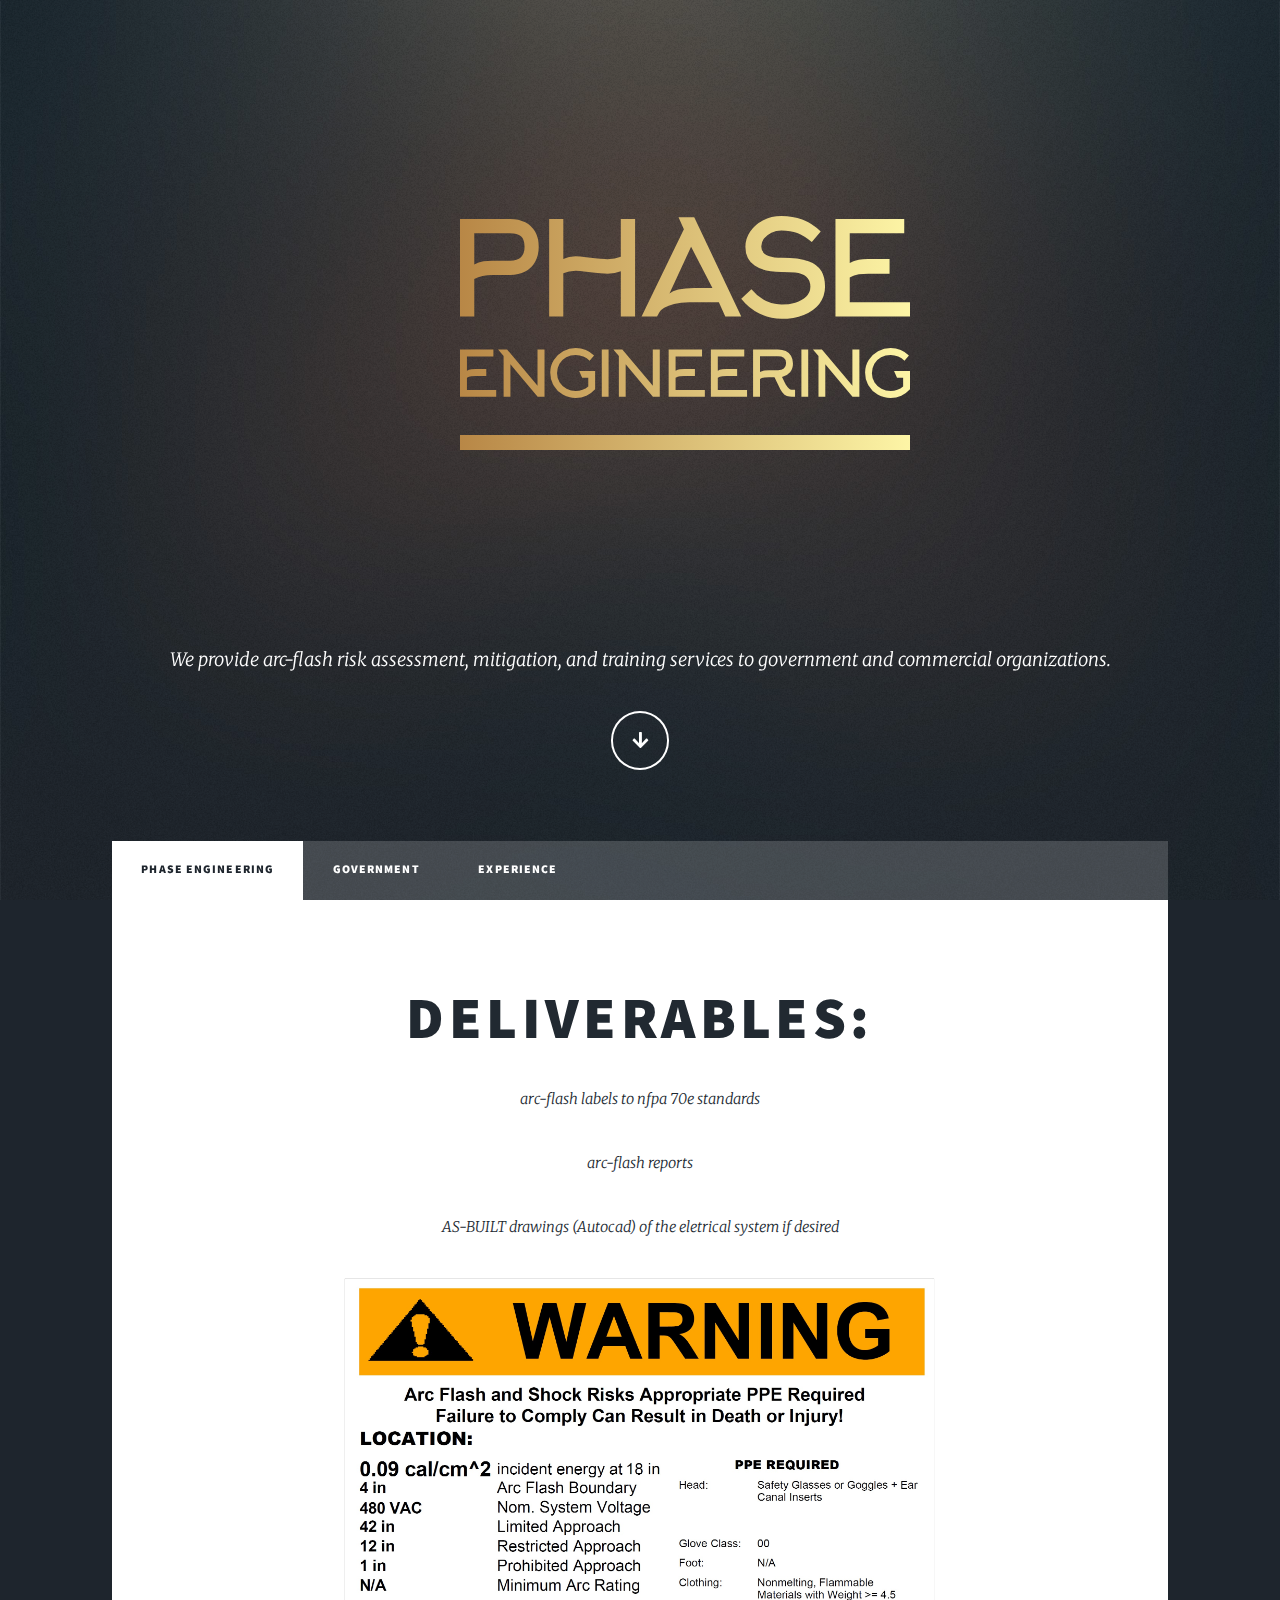
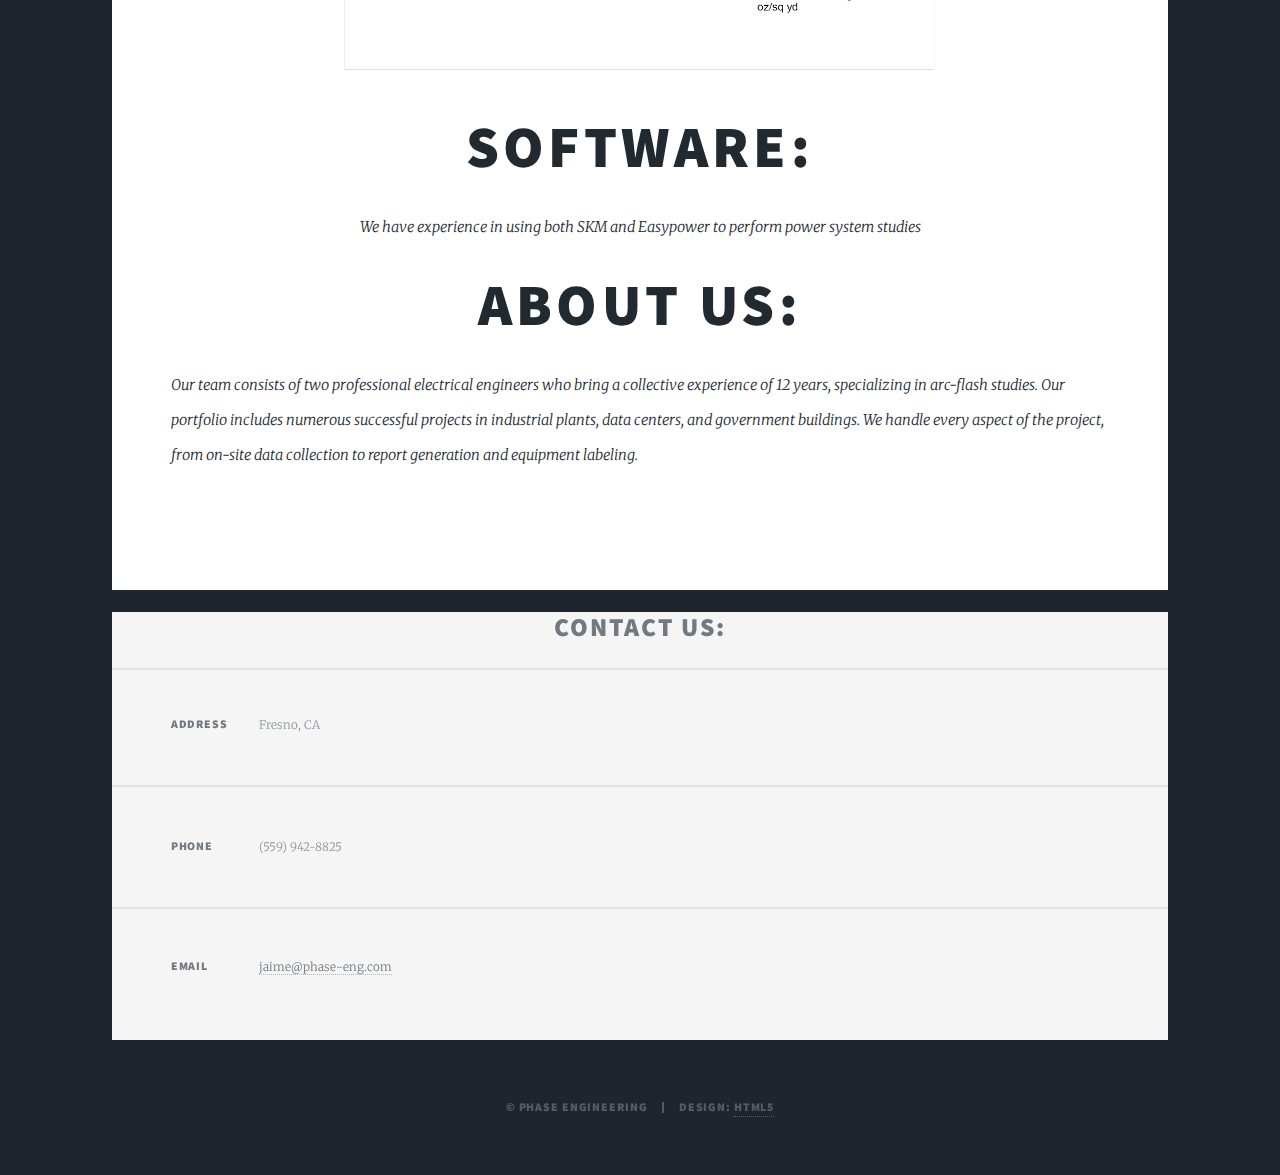
==== commit 78c925aa: "Update index.html" ====
--- a/index.html
+++ b/index.html
@@ -6,7 +6,7 @@
 -->
 <html>
 	<head>
-		<title>AF Engineering</title>
+		<title>PHASE Engineering</title>
 		<meta charset="utf-8" />
 		<meta name="viewport" content="width=device-width, initial-scale=1, user-scalable=no" />
 		<link rel="stylesheet" href="assets/css/main.css" />
@@ -28,13 +28,13 @@
 
 				<!-- Header -->
 					<header id="header">
-						<a href="index.html" class="logo">AF</a>
+						<a href="index.html" class="logo">PHASE</a>
 					</header>
 
 				<!-- Nav -->
 					<nav id="nav">
 						<ul class="links">
-							<li class="active"><a href="index.html">AF Engineering</a></li>
+							<li class="active"><a href="index.html">PHASE Engineering</a></li>
 							<li><a href="generic.html">Government</a></li>
 							<li><a href="elements.html">Experience</a></li>
 					</nav>
@@ -78,7 +78,7 @@
 							</section>
 							<section>
 								<h3>Email</h3>
-								<p><a href="mailto:jaime@afengineering.com">jaime@phase-eng.com</a></p>
+								<p><a href="mailto:jaime@phase-eng.com">jaime@phase-eng.com</a></p>
 							</section>
 							
 						</section>
@@ -86,7 +86,7 @@
 
 				<!-- Copyright -->
 					<div id="copyright">
-						<ul><li>© AF Engineering</li><li>Design: <a href="https://html5up.net">HTML5</a></li></ul>
+						<ul><li>© PHASE Engineering</li><li>Design: <a href="https://html5up.net">HTML5</a></li></ul>
 					</div>
 
 			<div class="bg fixed" style="transform: none;"></div><a href="#navPanel" id="navPanelToggle">Menu</a></div>
@@ -109,4 +109,4 @@
 
 	
 	</body>
-</html>+</html>
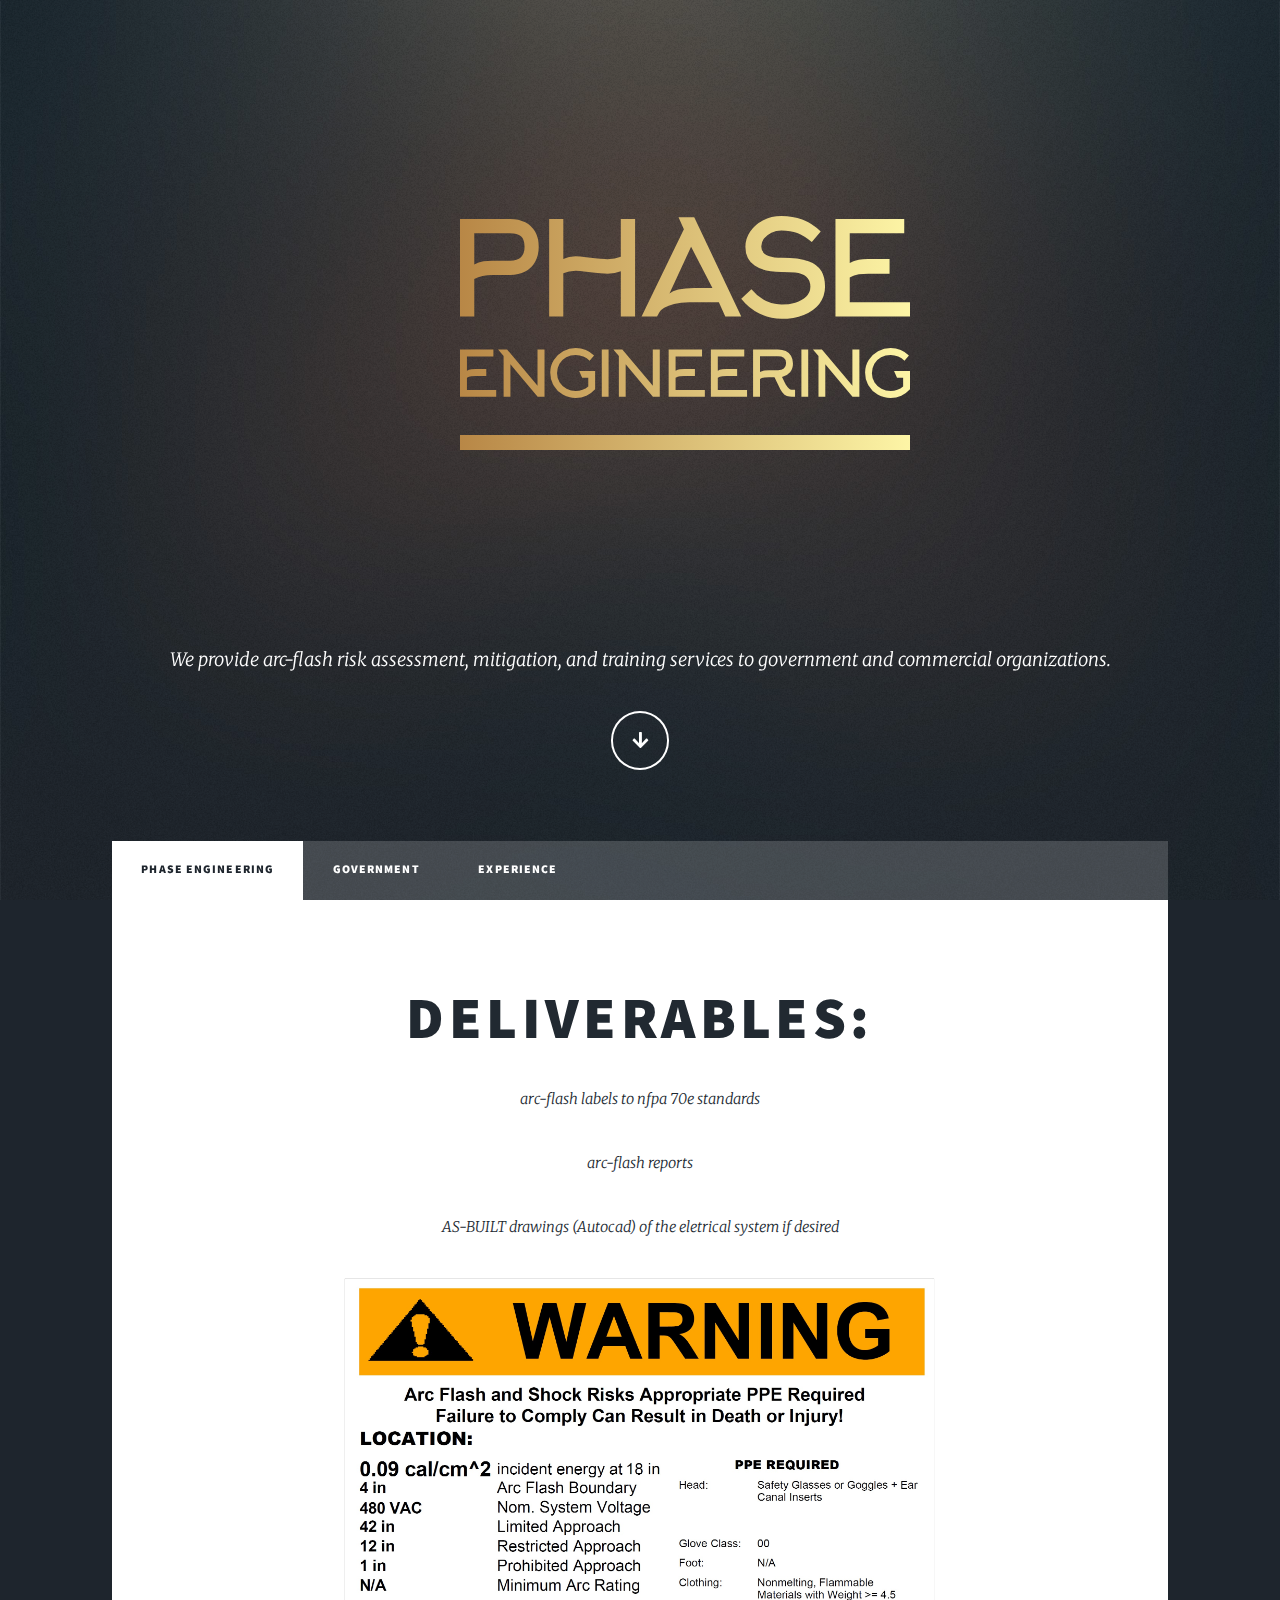
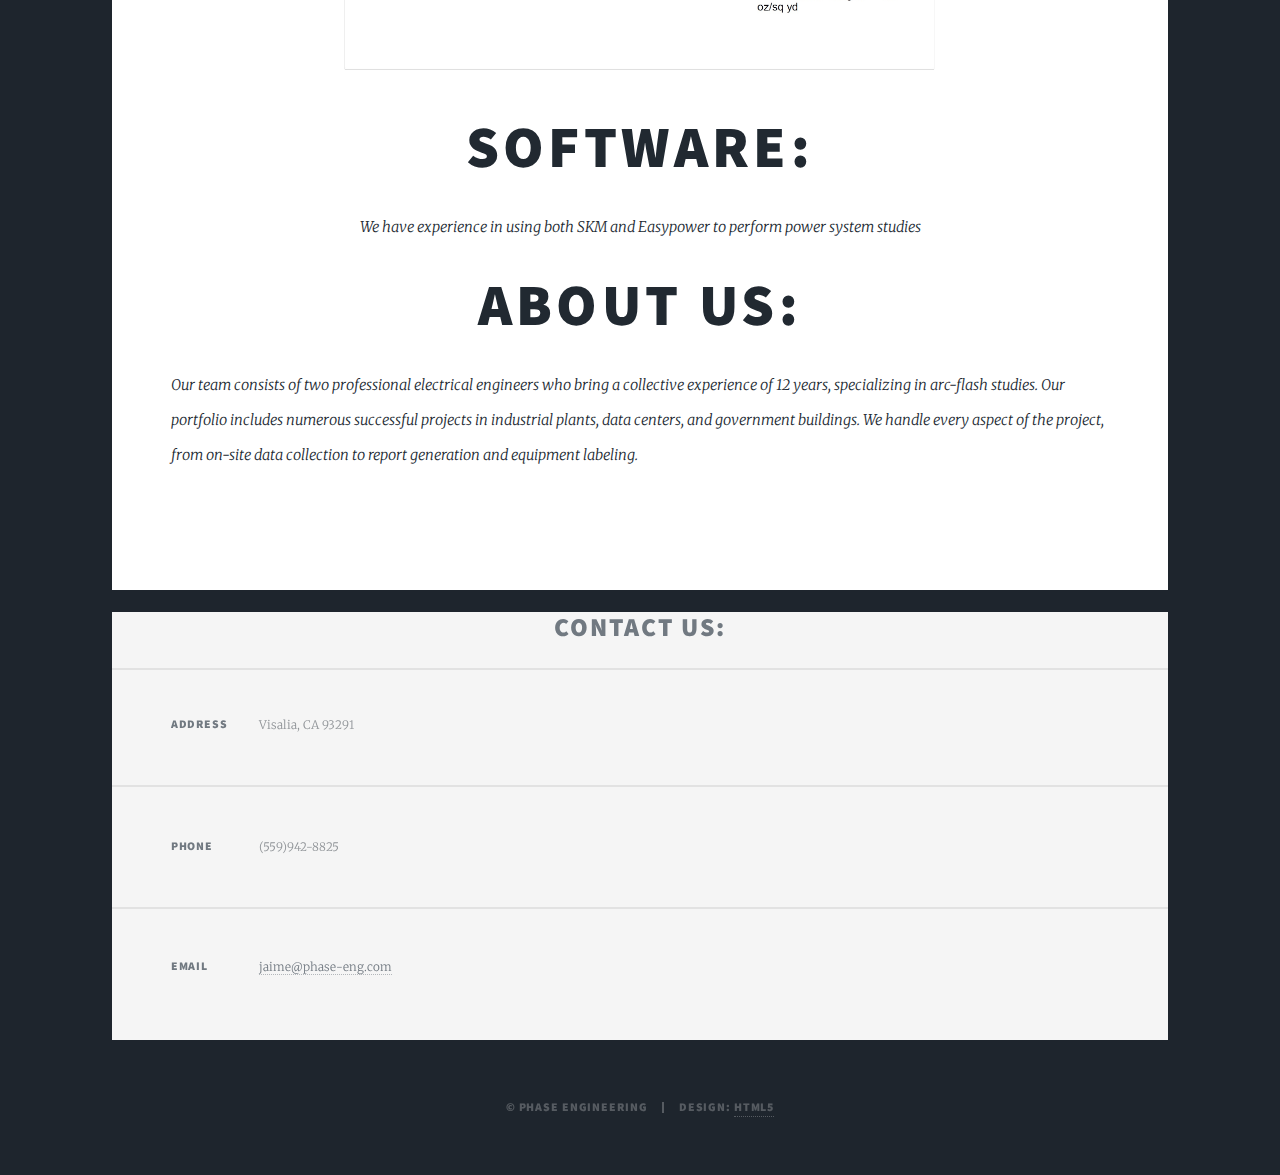
==== commit fb7ccc7c: "Update index.html" ====
--- a/index.html
+++ b/index.html
@@ -70,11 +70,11 @@
 							<h2 style="text-align:center;">Contact Us:</h2>
 							<section class="alt">
 								<h3>Address</h3>
-								<p>Fresno, CA</p>
+								<p>Visalia, CA 93291</p>
 							</section>
 							<section>
 								<h3>Phone</h3>
-								<p>(559) 942-8825</p>
+								<p>(559)942-8825</p>
 							</section>
 							<section>
 								<h3>Email</h3>
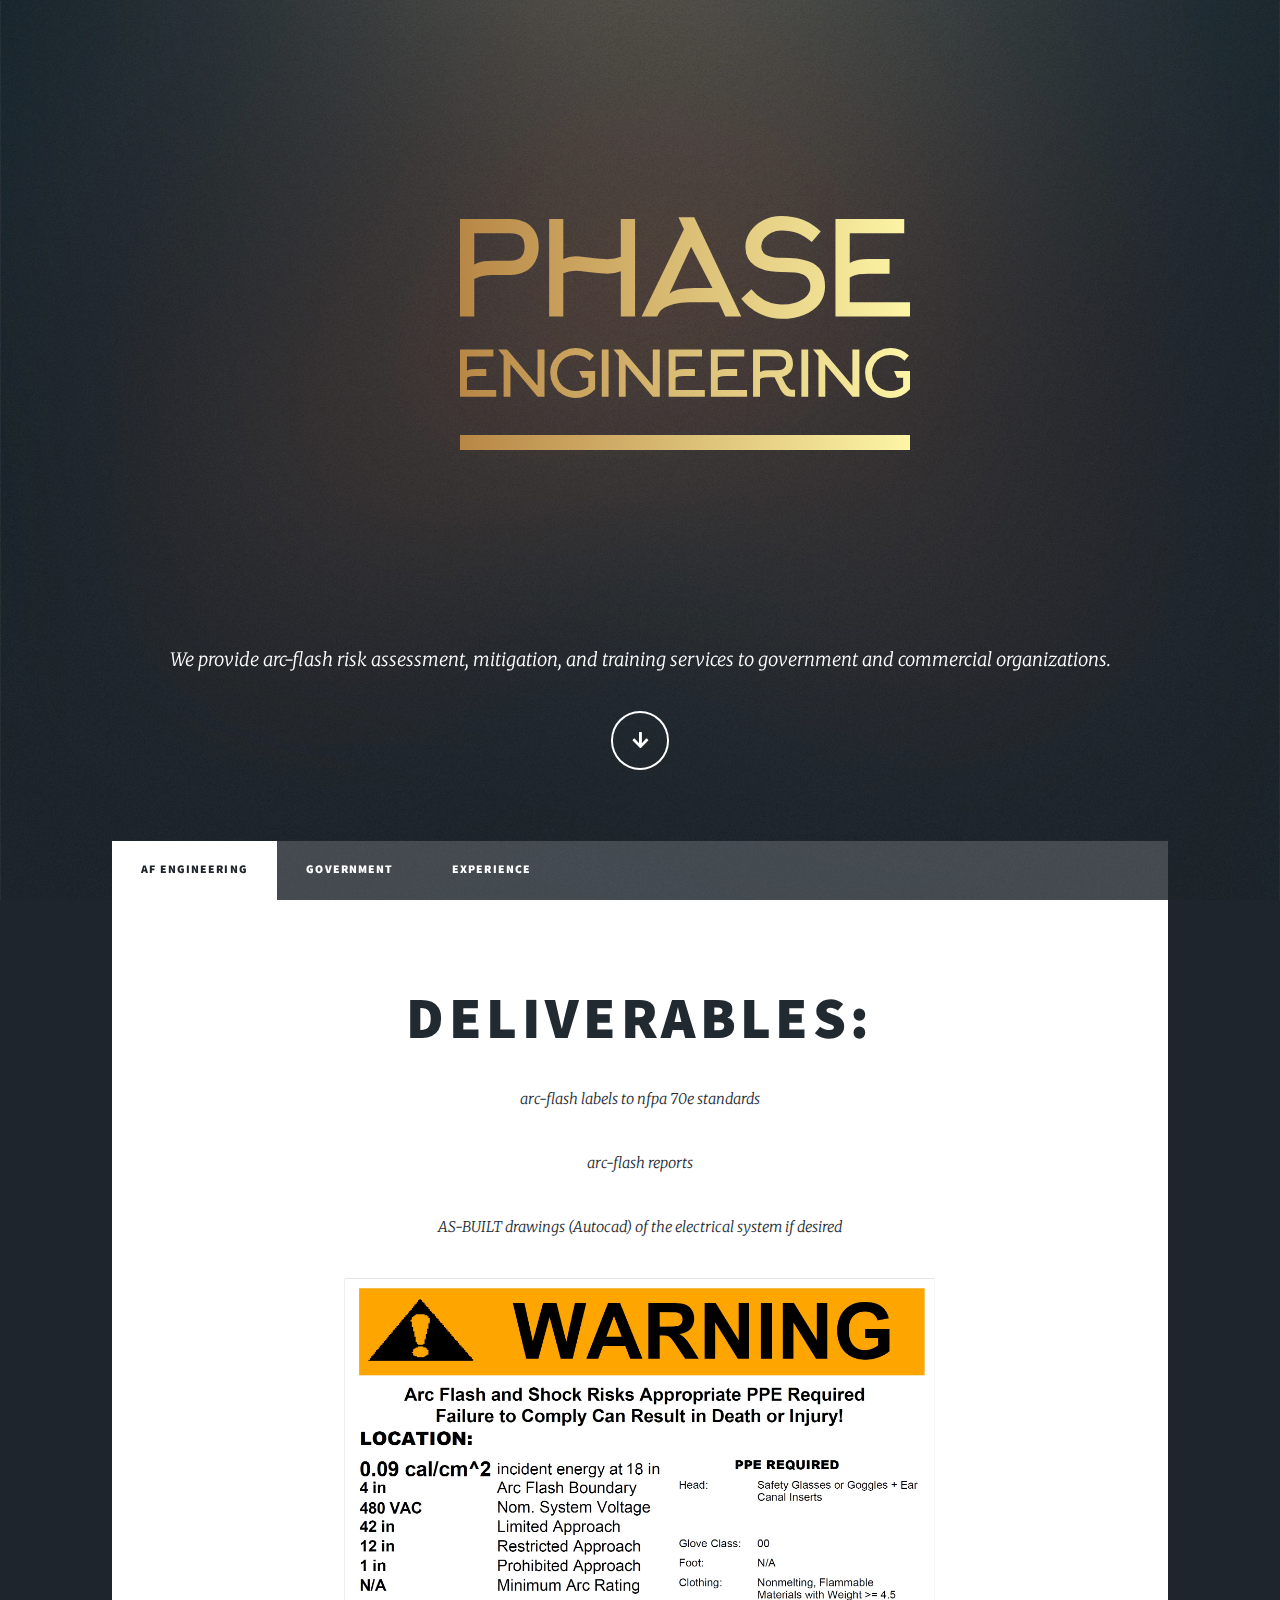
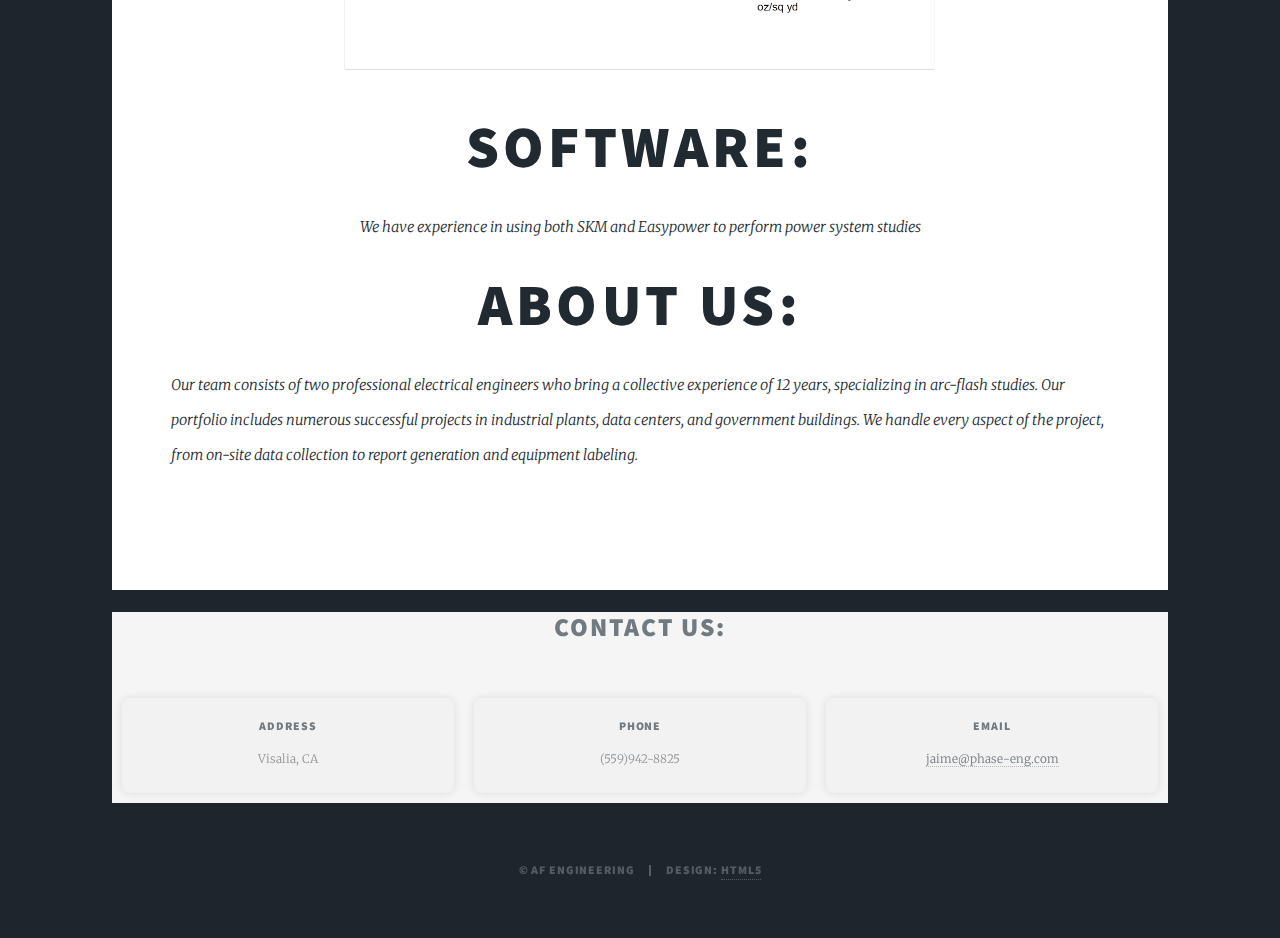
==== commit 88ccbb76: "Update index.html" ====
--- a/index.html
+++ b/index.html
@@ -1,112 +1,140 @@
 <!DOCTYPE HTML>
 <!--
-	Massively by HTML5 UP
-	html5up.net | @ajlkn
-	Free for personal and commercial use under the CCA 3.0 license (html5up.net/license)
+    Massively by HTML5 UP
+    html5up.net | @ajlkn
+    Free for personal and commercial use under the CCA 3.0 license (html5up.net/license)
 -->
 <html>
-	<head>
-		<title>PHASE Engineering</title>
-		<meta charset="utf-8" />
-		<meta name="viewport" content="width=device-width, initial-scale=1, user-scalable=no" />
-		<link rel="stylesheet" href="assets/css/main.css" />
-		<noscript><link rel="stylesheet" href="assets/css/noscript.css" /></noscript>
-	</head>
-	<body class="">
+    <head>
+        <title>AF Engineering</title>
+        <meta charset="utf-8" />
+        <meta name="viewport" content="width=device-width, initial-scale=1, user-scalable=no" />
+        <link rel="stylesheet" href="assets/css/main.css" />
+        <style>
+            /* Additional CSS to style the contact section */
+            .contact-info {
+                display: flex;
+                flex-wrap: wrap;
+                justify-content: center;
+                margin-top: 20px;
+                text-align: center;
+            }
+            .contact-item {
+                display: flex;
+                flex-direction: column;
+                justify-content: center;
+                align-items: center;
+                flex: 1 1 200px;
+                margin: 10px;
+                padding: 20px;
+                background: #f2f2f2;
+                border-radius: 8px;
+                box-shadow: 0 0 10px rgba(0, 0, 0, 0.1);
+            }
+            .contact-item h3 {
+                font-size: 1.2em;
+                margin-bottom: 10px;
+            }
+            .contact-item p {
+                margin: 0;
+                font-size: 1em;
+            }
+            .contact-item a {
+                color: #3498db;
+                text-decoration: none;
+            }
+            .contact-item a:hover {
+                text-decoration: underline;
+            }
+        </style>
+        <noscript><link rel="stylesheet" href="assets/css/noscript.css" /></noscript>
+    </head>
+    <body class="">
 
-		<!-- Wrapper -->
-			<div id="wrapper" class="fade-in">
+        <!-- Wrapper -->
+        <div id="wrapper" class="fade-in">
 
-				<!-- Intro -->
-					<div id="intro" class="">
-						<img src="images/Color logo - no background.svg" style="padding-bottom: 40px; display: block; border: none;">
-						<p>We provide arc-flash risk assessment, mitigation, and training services to government and commercial organizations.</p>
-						<ul class="actions">
-							<li><a href="#header" class="button icon solid solo fa-arrow-down scrolly">Continue</a></li>
-						</ul>
-					</div>
+            <!-- Intro -->
+            <div id="intro" class="">
+                <img src="images/Color logo - no background.svg" style="padding-bottom: 40px; display: block; border: none;">
+                <p>We provide arc-flash risk assessment, mitigation, and training services to government and commercial organizations.</p>
+                <ul class="actions">
+                    <li><a href="#header" class="button icon solid solo fa-arrow-down scrolly">Continue</a></li>
+                </ul>
+            </div>
 
-				<!-- Header -->
-					<header id="header">
-						<a href="index.html" class="logo">PHASE</a>
-					</header>
+            <!-- Header -->
+            <header id="header">
+                <a href="index.html" class="logo">AF</a>
+            </header>
 
-				<!-- Nav -->
-					<nav id="nav">
-						<ul class="links">
-							<li class="active"><a href="index.html">PHASE Engineering</a></li>
-							<li><a href="generic.html">Government</a></li>
-							<li><a href="elements.html">Experience</a></li>
-					</nav>
+            <!-- Nav -->
+            <nav id="nav">
+                <ul class="links">
+                    <li class="active"><a href="index.html">AF Engineering</a></li>
+                    <li><a href="generic.html">Government</a></li>
+                    <li><a href="elements.html">Experience</a></li>
+                </ul>
+            </nav>
 
-				<!-- Main -->
-					<div id="main">
+            <!-- Main -->
+            <div id="main">
 
-						<!-- Featured Post -->
-							<article class="post featured">
-								<header class="major">
-									<h2 style="text-align:center;">Deliverables:</h2>
-									<p>arc-flash labels to nfpa 70e standards</p>
-									<p>arc-flash reports</p>
-									<p>AS-BUILT drawings (Autocad) of the eletrical system if desired</p>
-									<img src="images/arcflashlabel.jpg" style="width:600px;height:400px;">
-									<p>   </p>
-									<h2 style="text-align:center;">Software:</h2>
-									<p>We have experience in using both SKM and Easypower to perform power system studies</p>
-									<h2>About Us:</h2>
-									<p style="text-align:left;">Our team consists of two professional electrical engineers who bring a collective experience of 12 years, specializing in arc-flash studies. Our portfolio includes numerous successful projects in industrial plants, data centers, and government buildings. We handle every aspect of the project, from on-site data collection to report generation and equipment labeling.
-									</p>
-									
-								</header>
-								<!--<a href="#" class="image main"><img src="images/arcflashlabel.jpg" alt=""></a>   -->
+                <!-- Featured Post -->
+                <article class="post featured">
+                    <header class="major">
+                        <h2 style="text-align:center;">Deliverables:</h2>
+                        <p>arc-flash labels to nfpa 70e standards</p>
+                        <p>arc-flash reports</p>
+                        <p>AS-BUILT drawings (Autocad) of the electrical system if desired</p>
+                        <img src="images/arcflashlabel.jpg" style="width:600px;height:400px;">
+                        <p>   </p>
+                        <h2 style="text-align:center;">Software:</h2>
+                        <p>We have experience in using both SKM and Easypower to perform power system studies</p>
+                        <h2>About Us:</h2>
+                        <p style="text-align:left;">Our team consists of two professional electrical engineers who bring a collective experience of 12 years, specializing in arc-flash studies. Our portfolio includes numerous successful projects in industrial plants, data centers, and government buildings. We handle every aspect of the project, from on-site data collection to report generation and equipment labeling.
+                        </p>
+                    </header>
+                </article>
 
-							</article>
+            </div>
+            <h2> </h2>
+            <!-- Footer -->
+            <footer id="footer">
+                <section class="split contact">
+                    <h2 style="text-align:center;">Contact Us:</h2>
+                    <div class="contact-info">
+                        <div class="contact-item">
+                            <h3>Address</h3>
+                            <p>Visalia, CA</p>
+                        </div>
+                        <div class="contact-item">
+                            <h3>Phone</h3>
+                            <p>(559)942-8825</p>
+                        </div>
+                        <div class="contact-item">
+                            <h3>Email</h3>
+                            <p><a href="mailto:jaime@afengineering.com">jaime@phase-eng.com</a></p>
+                        </div>
+                    </div>
+                </section>
+            </footer>
 
-					</div>
-					<h2> </h2>
-				<!-- Footer -->
-					<footer  id="footer">
-						<section class="split contact">
-							<h2 style="text-align:center;">Contact Us:</h2>
-							<section class="alt">
-								<h3>Address</h3>
-								<p>Visalia, CA 93291</p>
-							</section>
-							<section>
-								<h3>Phone</h3>
-								<p>(559)942-8825</p>
-							</section>
-							<section>
-								<h3>Email</h3>
-								<p><a href="mailto:jaime@phase-eng.com">jaime@phase-eng.com</a></p>
-							</section>
-							
-						</section>
-					</footer>
+            <!-- Copyright -->
+            <div id="copyright">
+                <ul><li>© AF Engineering</li><li>Design: <a href="https://html5up.net">HTML5</a></li></ul>
+            </div>
 
-				<!-- Copyright -->
-					<div id="copyright">
-						<ul><li>© PHASE Engineering</li><li>Design: <a href="https://html5up.net">HTML5</a></li></ul>
-					</div>
+            <div class="bg fixed" style="transform: none;"></div><a href="#navPanel" id="navPanelToggle">Menu</a>
+        </div>
 
-			<div class="bg fixed" style="transform: none;"></div><a href="#navPanel" id="navPanelToggle">Menu</a></div>
-
-		<!-- Scripts -->
-			<script src="assets/js/jquery.min.js"></script>
-			<script src="assets/js/jquery.scrollex.min.js"></script>
-			<script src="assets/js/jquery.scrolly.min.js"></script>
-			<script src="assets/js/browser.min.js"></script>
-			<script src="assets/js/breakpoints.min.js"></script>
-			<script src="assets/js/util.js"></script>
-			<script src="assets/js/main.js"></script><div id="navPanel"><nav><h1>
-						<ul class="links">
-							<li class="active"><a href="index.html">Qualifications</a></li><a href="index.html">
-							</a><li><a href="index.html"></a><a href="generic.html">Arc-Flash</a></li>
-							<li><a href="elements.html">Contact</a></li>
-						</ul>
-					</h1><h1>
-					</h1></nav><a href="#navPanel" class="close" style="-webkit-tap-highlight-color: rgba(0, 0, 0, 0);"></a></div>
-
-	
-	</body>
+        <!-- Scripts -->
+        <script src="assets/js/jquery.min.js"></script>
+        <script src="assets/js/jquery.scrollex.min.js"></script>
+        <script src="assets/js/jquery.scrolly.min.js"></script>
+        <script src="assets/js/browser.min.js"></script>
+        <script src="assets/js/breakpoints.min.js"></script>
+        <script src="assets/js/util.js"></script>
+        <script src="assets/js/main.js"></script>
+    </body>
 </html>
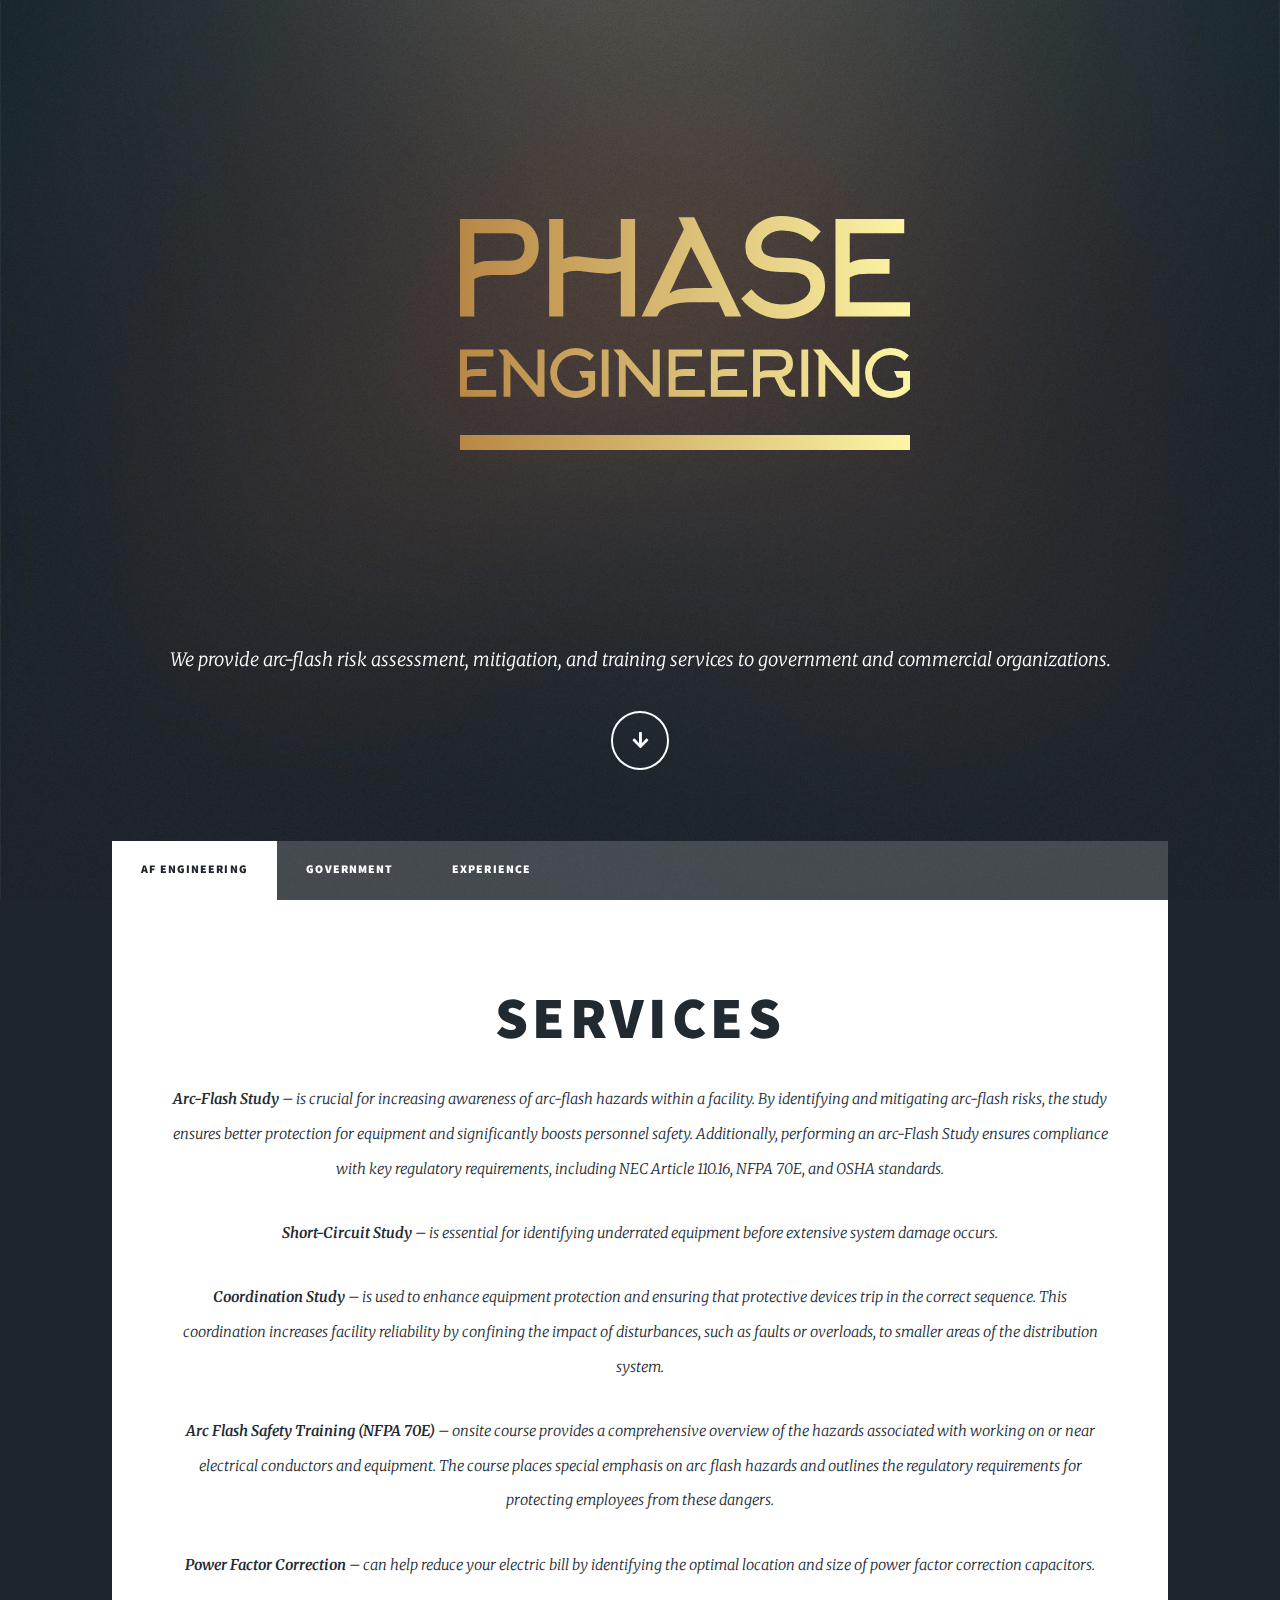
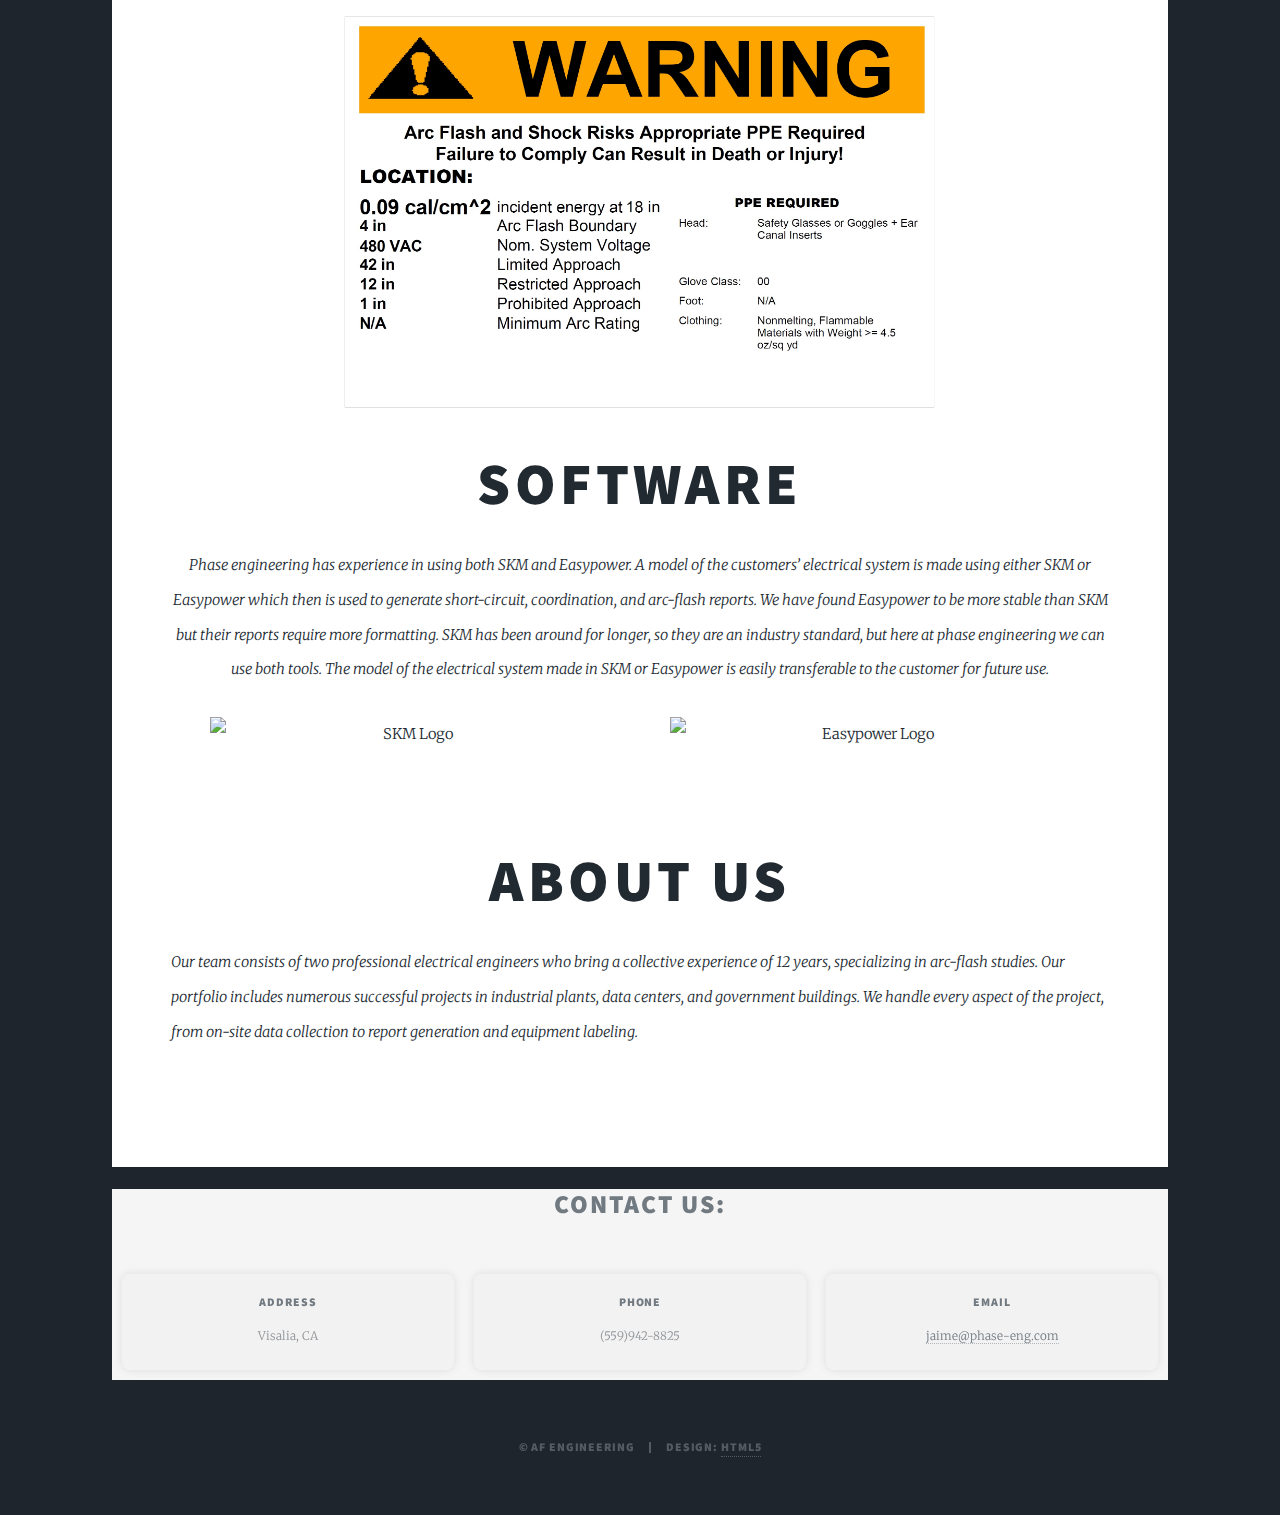
==== commit c7eedd03: "Update index.html" ====
--- a/index.html
+++ b/index.html
@@ -46,6 +46,20 @@
             .contact-item a:hover {
                 text-decoration: underline;
             }
+            /* Flexbox for images in software section */
+            .software-images {
+                display: flex;
+                justify-content: center;
+                align-items: center;
+                margin-top: 5px;
+                margin-bottom: 100px;
+            }
+            .software-images img {
+                width: 400px; /* Set the desired width */
+                height: auto; /* Maintain aspect ratio */
+                margin: 0 30px; /* Space between images */
+            }
+
         </style>
         <noscript><link rel="stylesheet" href="assets/css/noscript.css" /></noscript>
     </head>
@@ -83,15 +97,21 @@
                 <!-- Featured Post -->
                 <article class="post featured">
                     <header class="major">
-                        <h2 style="text-align:center;">Deliverables:</h2>
-                        <p>arc-flash labels to nfpa 70e standards</p>
-                        <p>arc-flash reports</p>
-                        <p>AS-BUILT drawings (Autocad) of the electrical system if desired</p>
+                        <h2 style="text-align:center;">Services</h2>
+                        <p><strong>Arc-Flash Study</strong> – is crucial for increasing awareness of arc-flash hazards within a facility. By identifying and mitigating arc-flash risks, the study ensures better protection for equipment and significantly boosts personnel safety. Additionally, performing an arc-Flash Study ensures compliance with key regulatory requirements, including NEC Article 110.16, NFPA 70E, and OSHA standards.</p>
+                        <p><strong>Short-Circuit Study</strong> – is essential for identifying underrated equipment before extensive system damage occurs.<p>
+                        <p><strong>Coordination Study</strong> – is used to enhance equipment protection and ensuring that protective devices trip in the correct sequence. This coordination increases facility reliability by confining the impact of disturbances, such as faults or overloads, to smaller areas of the distribution system.<P>
+                        <p><strong>Arc Flash Safety Training (NFPA 70E)</strong> – onsite course provides a comprehensive overview of the hazards associated with working on or near electrical conductors and equipment. The course places special emphasis on arc flash hazards and outlines the regulatory requirements for protecting employees from these dangers.<P> 
+                        <p><strong>Power Factor Correction</strong> – can help reduce your electric bill by identifying the optimal location and size of power factor correction capacitors.<P>   
                         <img src="images/arcflashlabel.jpg" style="width:600px;height:400px;">
                         <p>   </p>
-                        <h2 style="text-align:center;">Software:</h2>
-                        <p>We have experience in using both SKM and Easypower to perform power system studies</p>
-                        <h2>About Us:</h2>
+                        <h2 style="text-align:center;">Software</h2>
+                        <p>Phase engineering has experience in using both SKM and Easypower. A model of the customers’ electrical system is made using either SKM or Easypower which then is used to generate short-circuit, coordination, and arc-flash reports. We have found Easypower to be more stable than SKM but their reports require more formatting. SKM has been around for longer, so they are an industry standard, but here at phase engineering we can use both tools. The model of the electrical system made in SKM or Easypower is easily transferable to the customer for future use.</p>
+                        <div class="software-images">
+                            <img src="images/SKM_logo.jpeg" alt="SKM Logo">
+                            <img src="images/easypower_logo.png" alt="Easypower Logo">
+                        </div>
+                        <h2>About Us</h2>
                         <p style="text-align:left;">Our team consists of two professional electrical engineers who bring a collective experience of 12 years, specializing in arc-flash studies. Our portfolio includes numerous successful projects in industrial plants, data centers, and government buildings. We handle every aspect of the project, from on-site data collection to report generation and equipment labeling.
                         </p>
                     </header>
@@ -136,5 +156,15 @@
         <script src="assets/js/breakpoints.min.js"></script>
         <script src="assets/js/util.js"></script>
         <script src="assets/js/main.js"></script>
+        <div id="navPanel">
+            <nav>
+                <ul class="links">
+                    <li class="active"><a href="index.html">Qualifications</a></li>
+                    <li><a href="generic.html">Arc-Flash</a></li>
+                    <li><a href="elements.html">Contact</a></li>
+                </ul>
+            </nav>
+            <a href="#navPanel" class="close" style="-webkit-tap-highlight-color: rgba(0, 0, 0, 0);"></a>
+        </div>
     </body>
 </html>
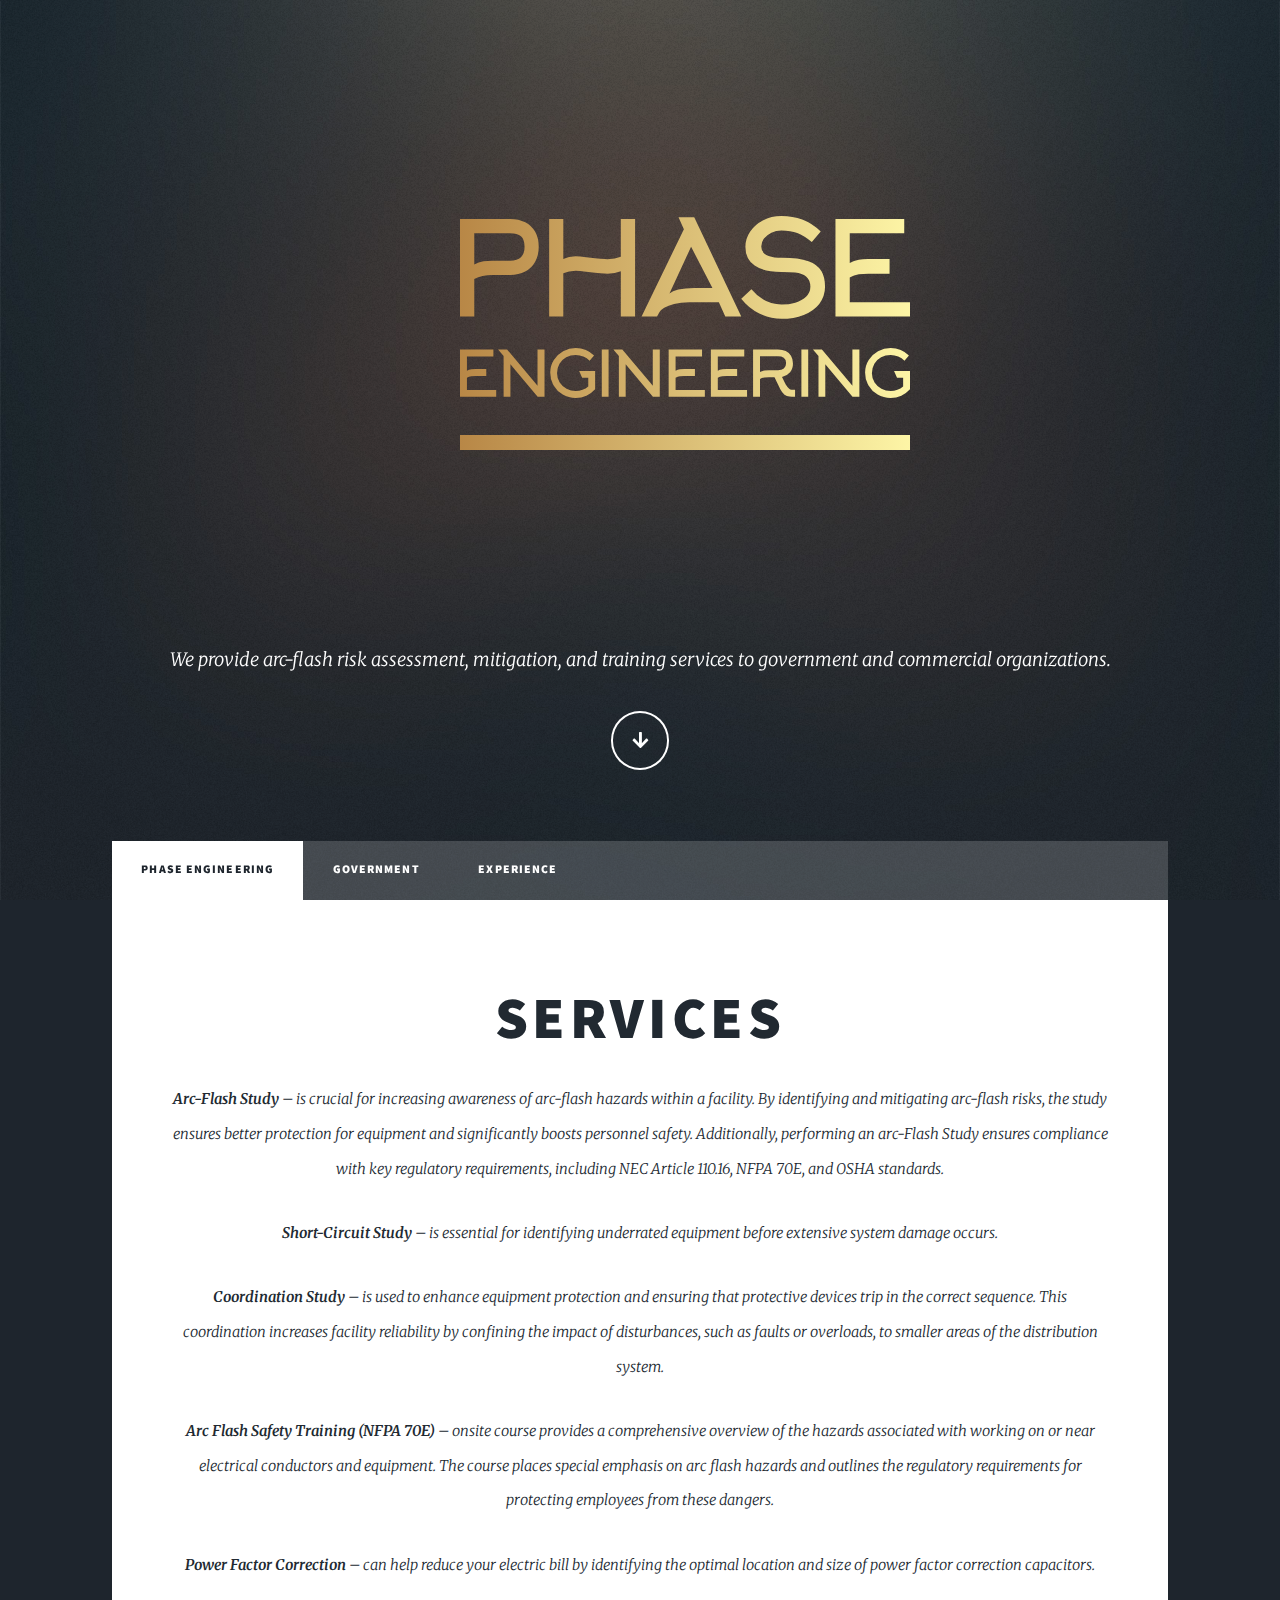
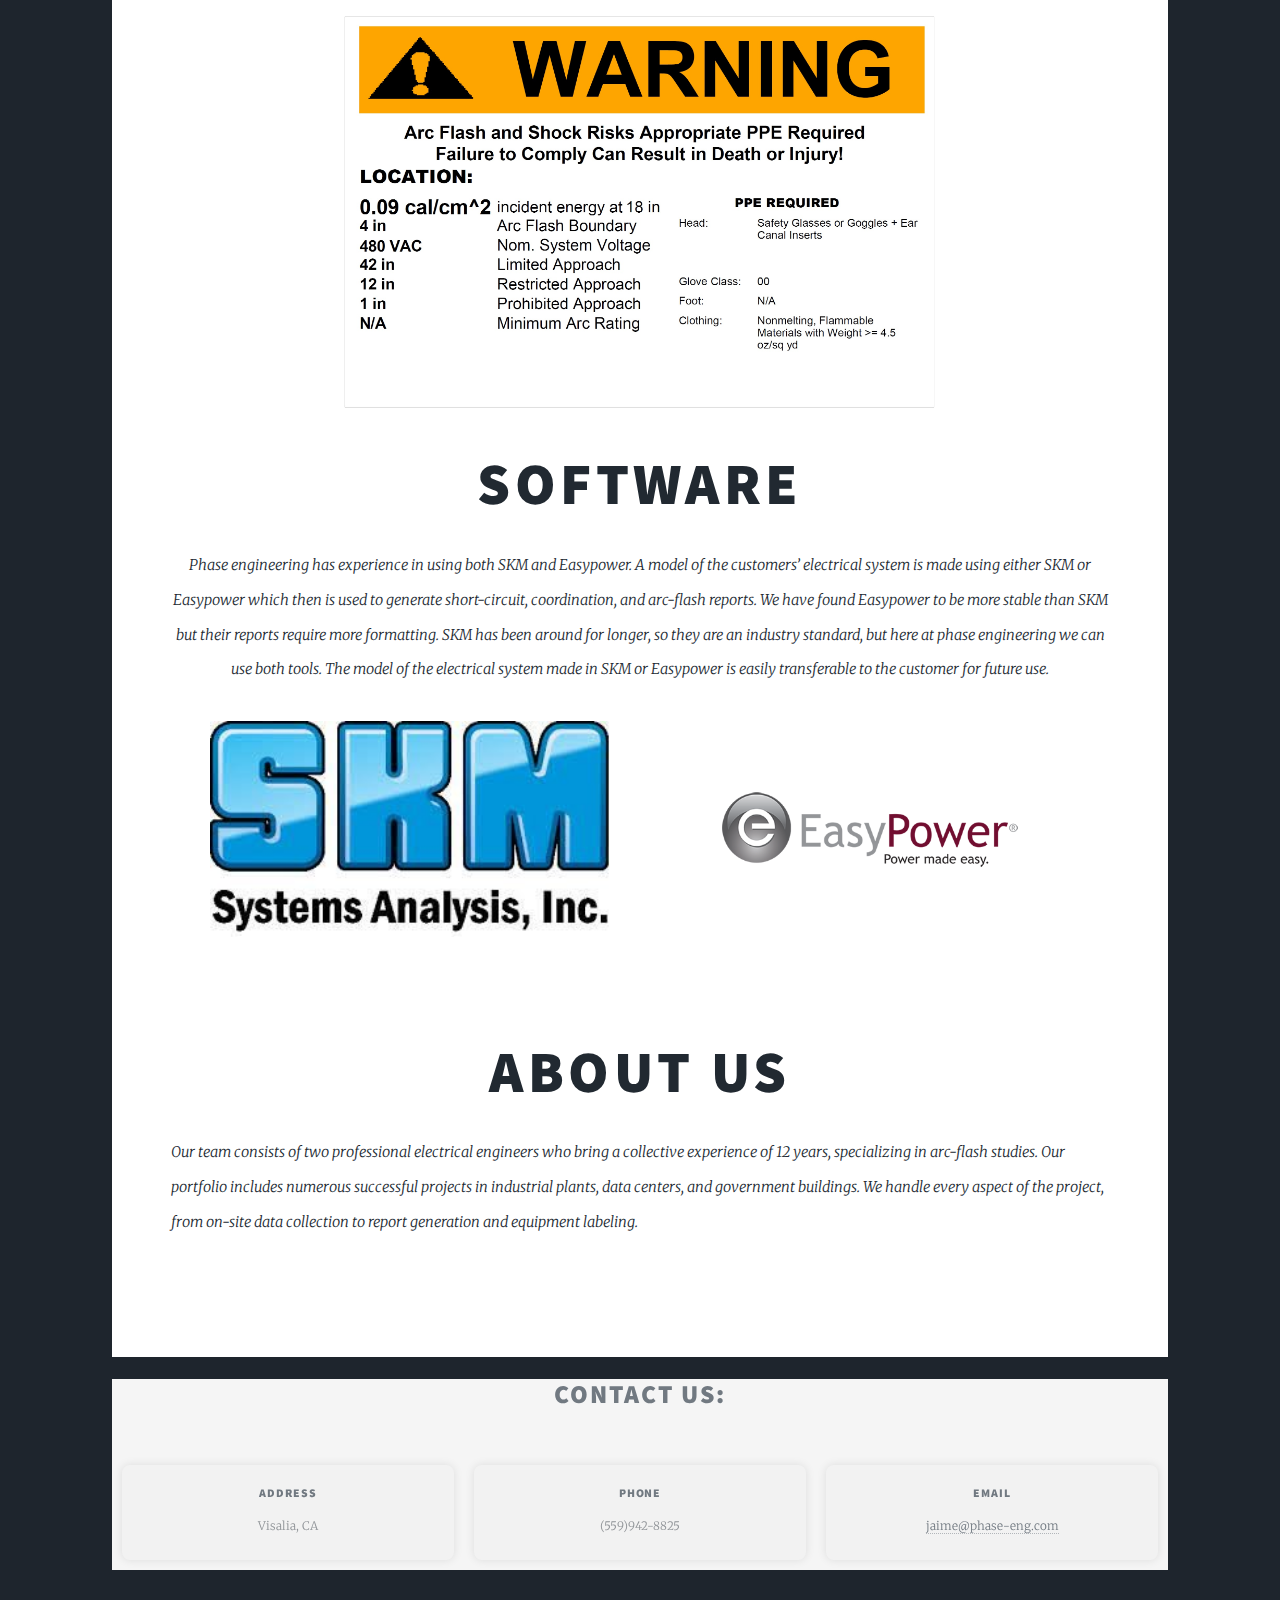
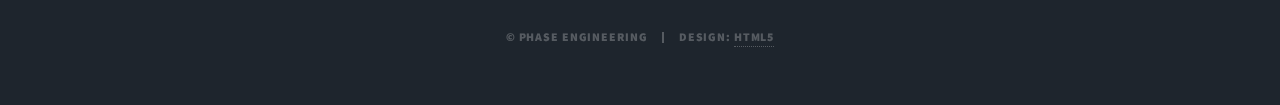
==== commit 7e81c406: "Update index.html" ====
--- a/index.html
+++ b/index.html
@@ -6,7 +6,7 @@
 -->
 <html>
     <head>
-        <title>AF Engineering</title>
+        <title>Phase Engineering</title>
         <meta charset="utf-8" />
         <meta name="viewport" content="width=device-width, initial-scale=1, user-scalable=no" />
         <link rel="stylesheet" href="assets/css/main.css" />
@@ -79,13 +79,13 @@
 
             <!-- Header -->
             <header id="header">
-                <a href="index.html" class="logo">AF</a>
+                <a href="index.html" class="logo">PE</a>
             </header>
 
             <!-- Nav -->
             <nav id="nav">
                 <ul class="links">
-                    <li class="active"><a href="index.html">AF Engineering</a></li>
+                    <li class="active"><a href="index.html">Phase Engineering</a></li>
                     <li><a href="generic.html">Government</a></li>
                     <li><a href="elements.html">Experience</a></li>
                 </ul>
@@ -134,7 +134,7 @@
                         </div>
                         <div class="contact-item">
                             <h3>Email</h3>
-                            <p><a href="mailto:jaime@afengineering.com">jaime@phase-eng.com</a></p>
+                            <p><a href="mailto:jaime@phase-eng.com">jaime@phase-eng.com</a></p>
                         </div>
                     </div>
                 </section>
@@ -142,10 +142,8 @@
 
             <!-- Copyright -->
             <div id="copyright">
-                <ul><li>© AF Engineering</li><li>Design: <a href="https://html5up.net">HTML5</a></li></ul>
+                <ul><li>© Phase Engineering</li><li>Design: <a href="https://html5up.net">HTML5</a></li></ul>
             </div>
-
-            <div class="bg fixed" style="transform: none;"></div><a href="#navPanel" id="navPanelToggle">Menu</a>
         </div>
 
         <!-- Scripts -->
@@ -156,15 +154,5 @@
         <script src="assets/js/breakpoints.min.js"></script>
         <script src="assets/js/util.js"></script>
         <script src="assets/js/main.js"></script>
-        <div id="navPanel">
-            <nav>
-                <ul class="links">
-                    <li class="active"><a href="index.html">Qualifications</a></li>
-                    <li><a href="generic.html">Arc-Flash</a></li>
-                    <li><a href="elements.html">Contact</a></li>
-                </ul>
-            </nav>
-            <a href="#navPanel" class="close" style="-webkit-tap-highlight-color: rgba(0, 0, 0, 0);"></a>
-        </div>
     </body>
 </html>
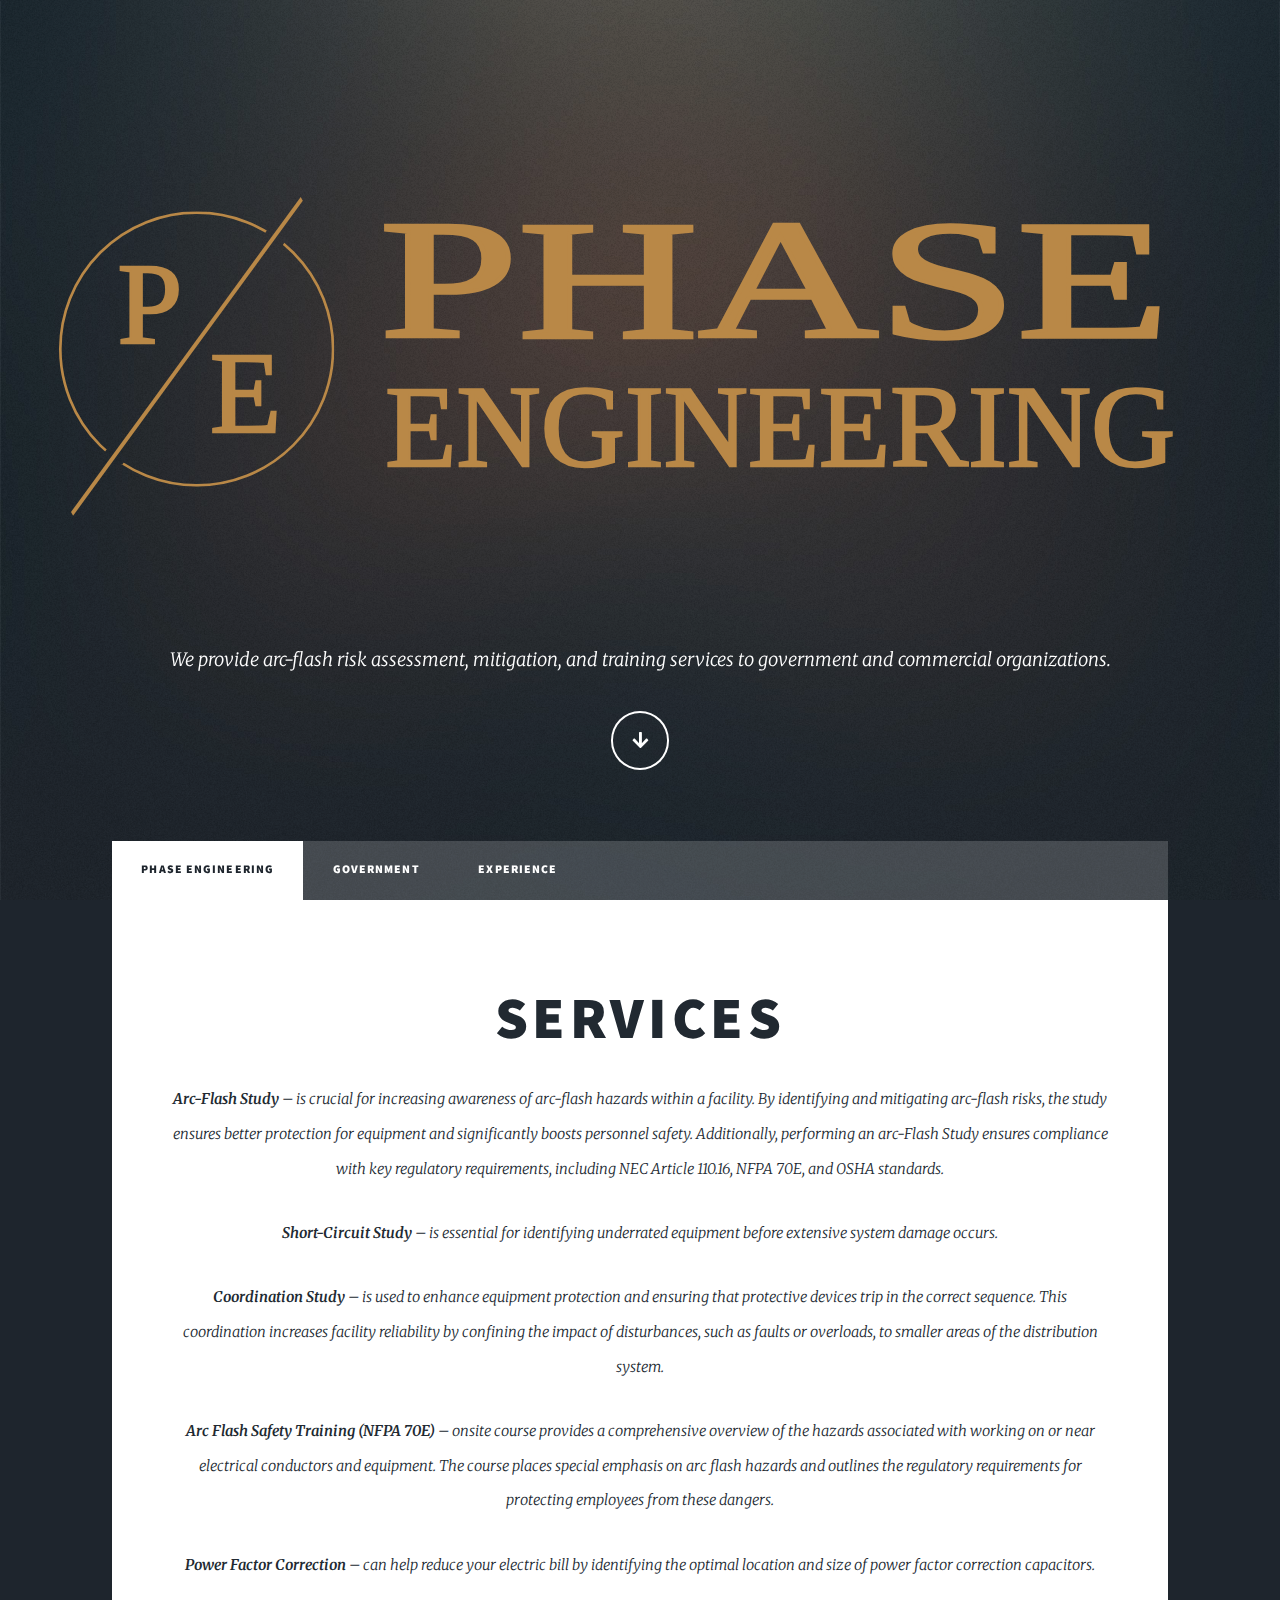
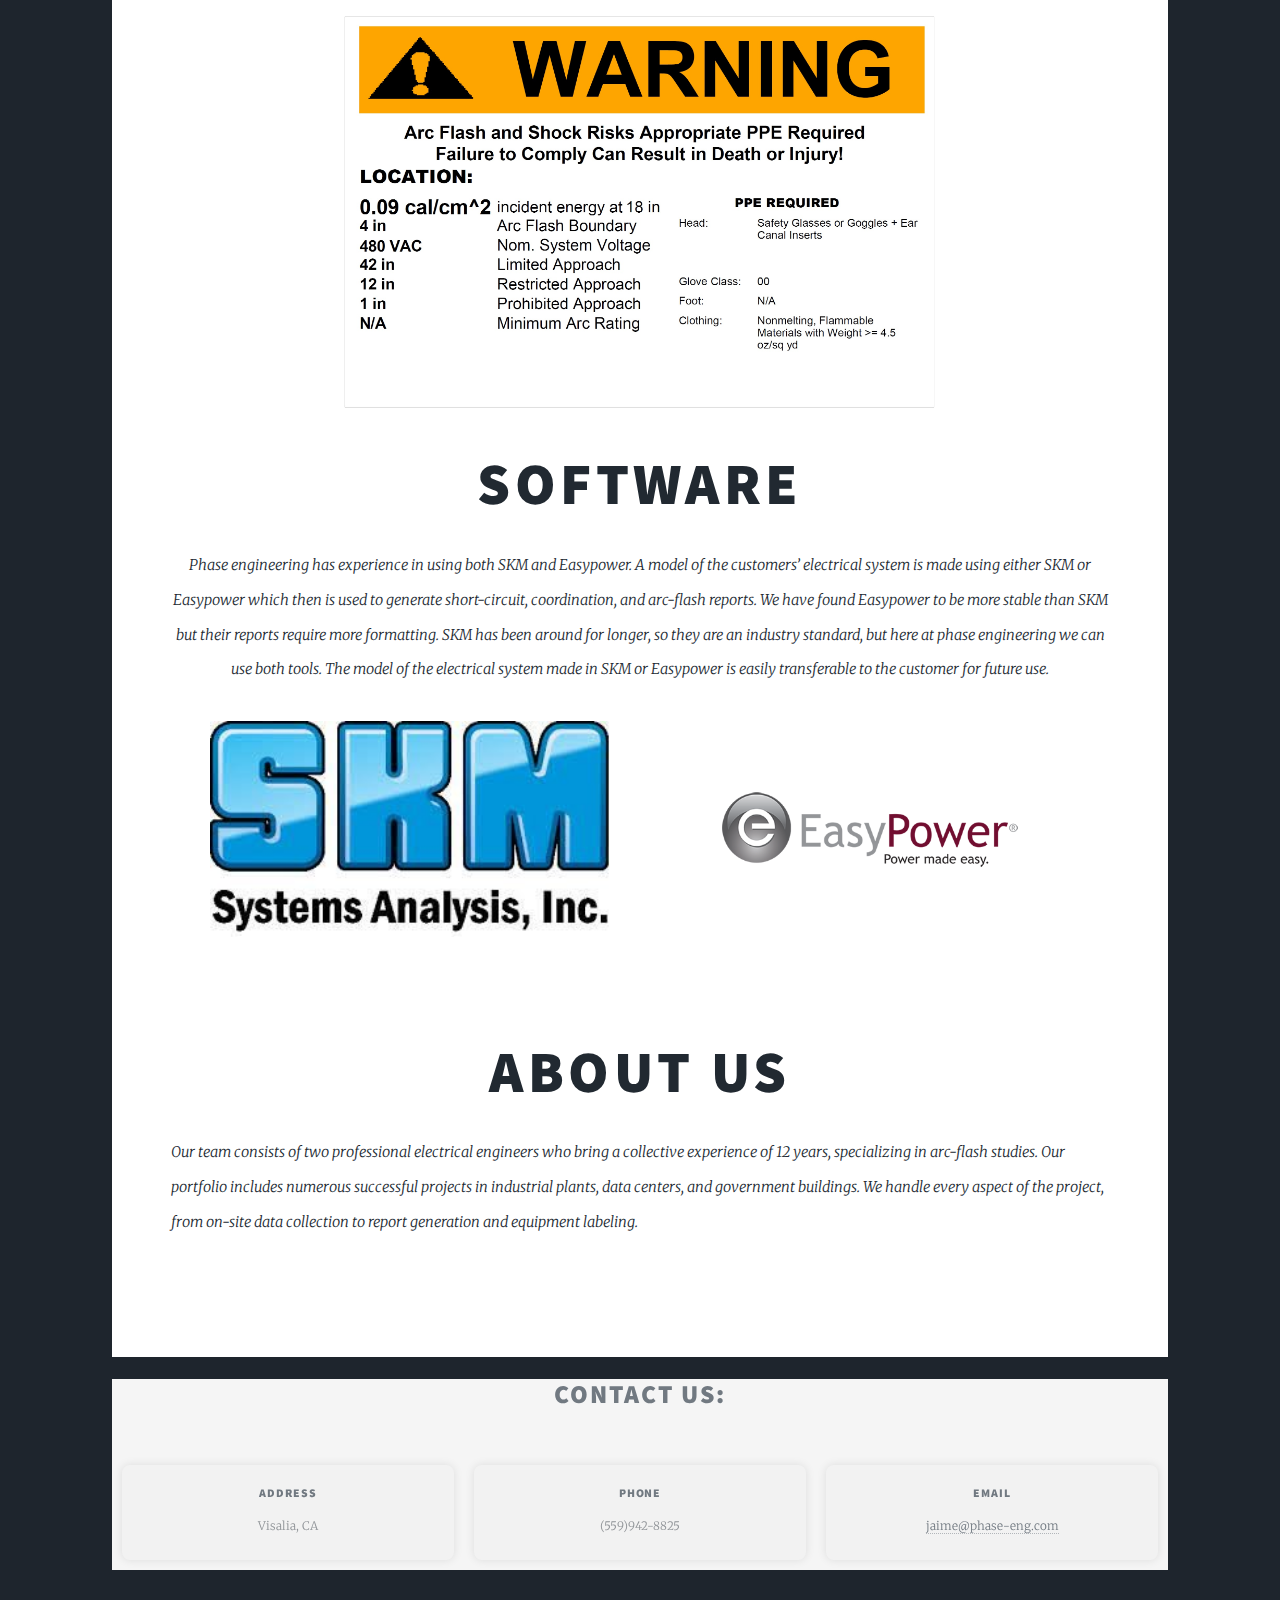
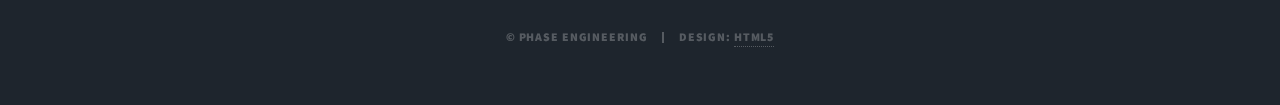
==== commit 2ac675b9: "Update index.html" ====
--- a/index.html
+++ b/index.html
@@ -59,7 +59,14 @@
                 height: auto; /* Maintain aspect ratio */
                 margin: 0 30px; /* Space between images */
             }
-
+            .responsive-logo {
+    max-width: 100%; /* Ensures the logo scales down to fit the container */
+    height: auto;    /* Maintains the aspect ratio */
+    display: block;  /* Ensures proper alignment */
+    margin: 0 auto;  /* Centers the logo horizontally */
+    padding-bottom: 40px; /* Keeps the existing padding */
+    border: none;    /* Removes any border */
+            }
         </style>
         <noscript><link rel="stylesheet" href="assets/css/noscript.css" /></noscript>
     </head>
@@ -70,8 +77,7 @@
 
             <!-- Intro -->
             <div id="intro" class="">
-                <img src="images/Color logo - no background.svg" style="padding-bottom: 40px; display: block; border: none;">
-                <p>We provide arc-flash risk assessment, mitigation, and training services to government and commercial organizations.</p>
+                <img src="images/Color logo - no background.svg" class="responsive-logo" alt="Phase Engineering Logo">                <p>We provide arc-flash risk assessment, mitigation, and training services to government and commercial organizations.</p>
                 <ul class="actions">
                     <li><a href="#header" class="button icon solid solo fa-arrow-down scrolly">Continue</a></li>
                 </ul>
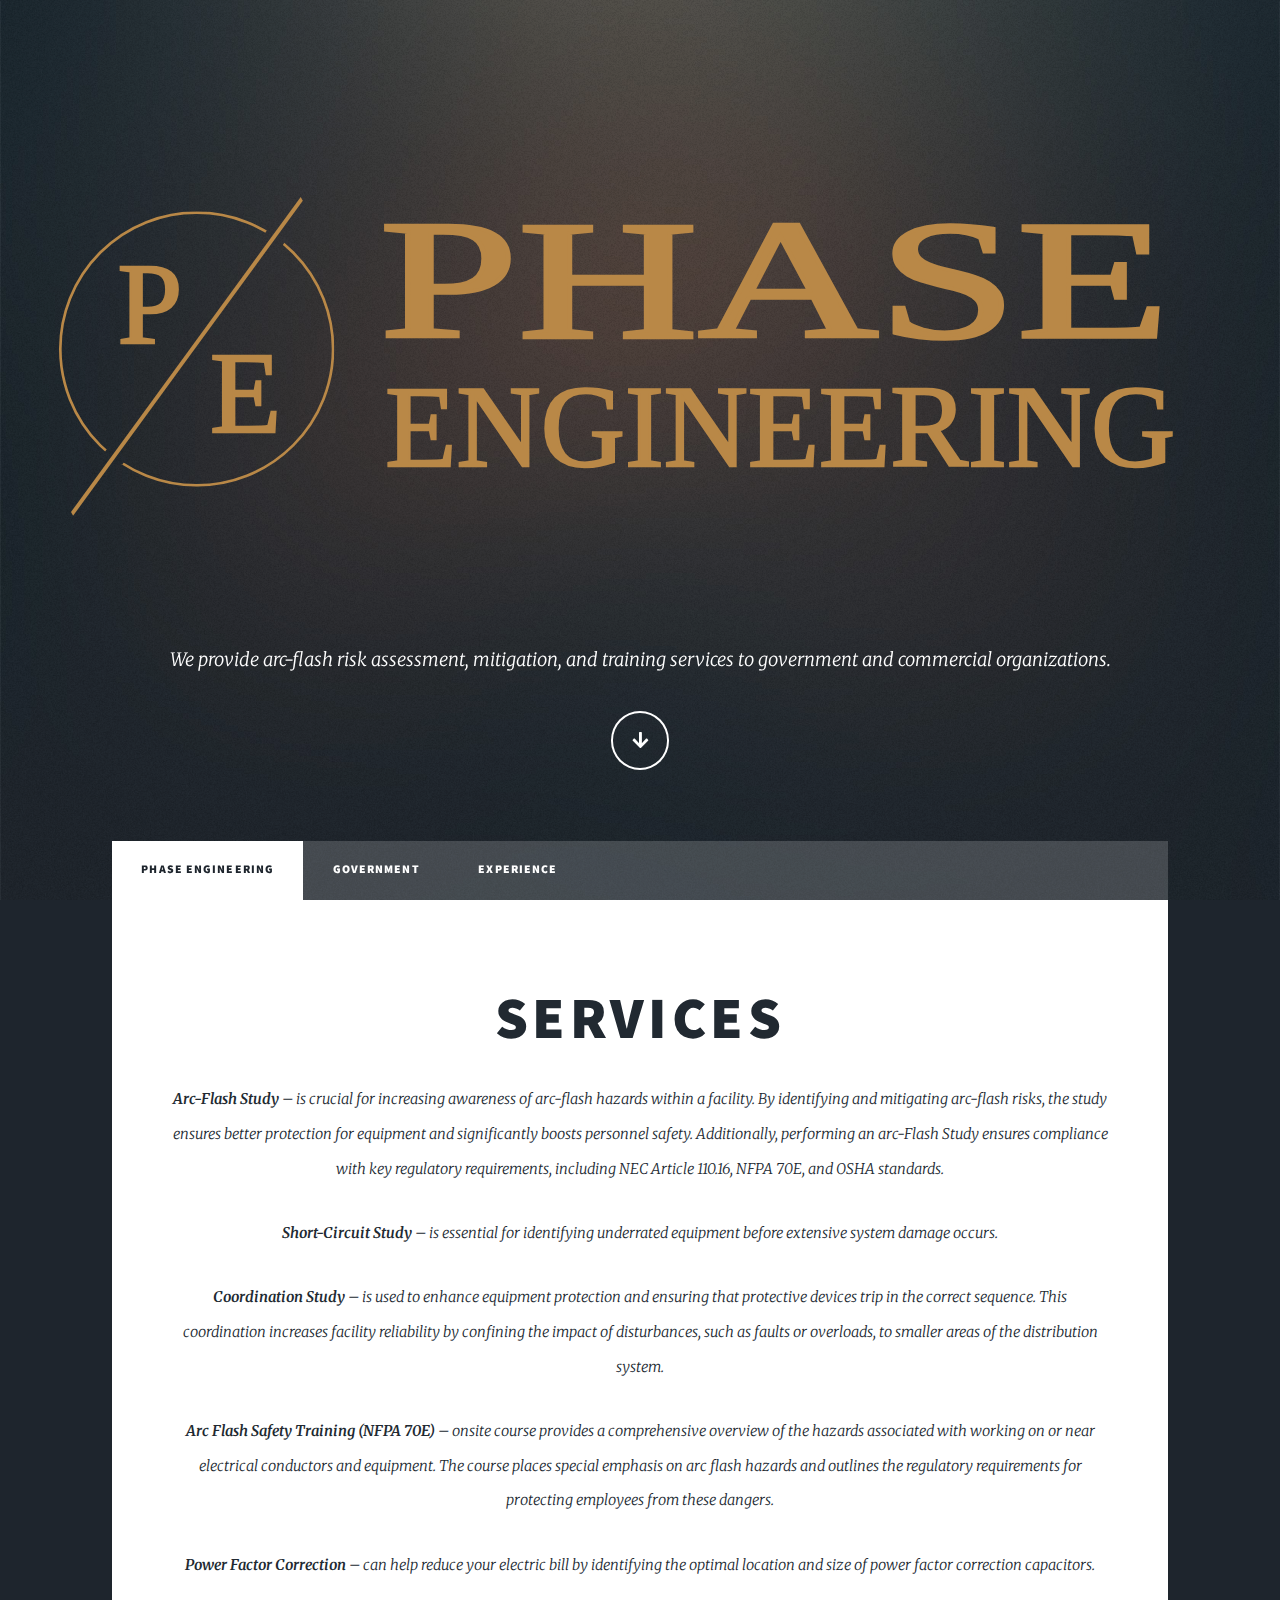
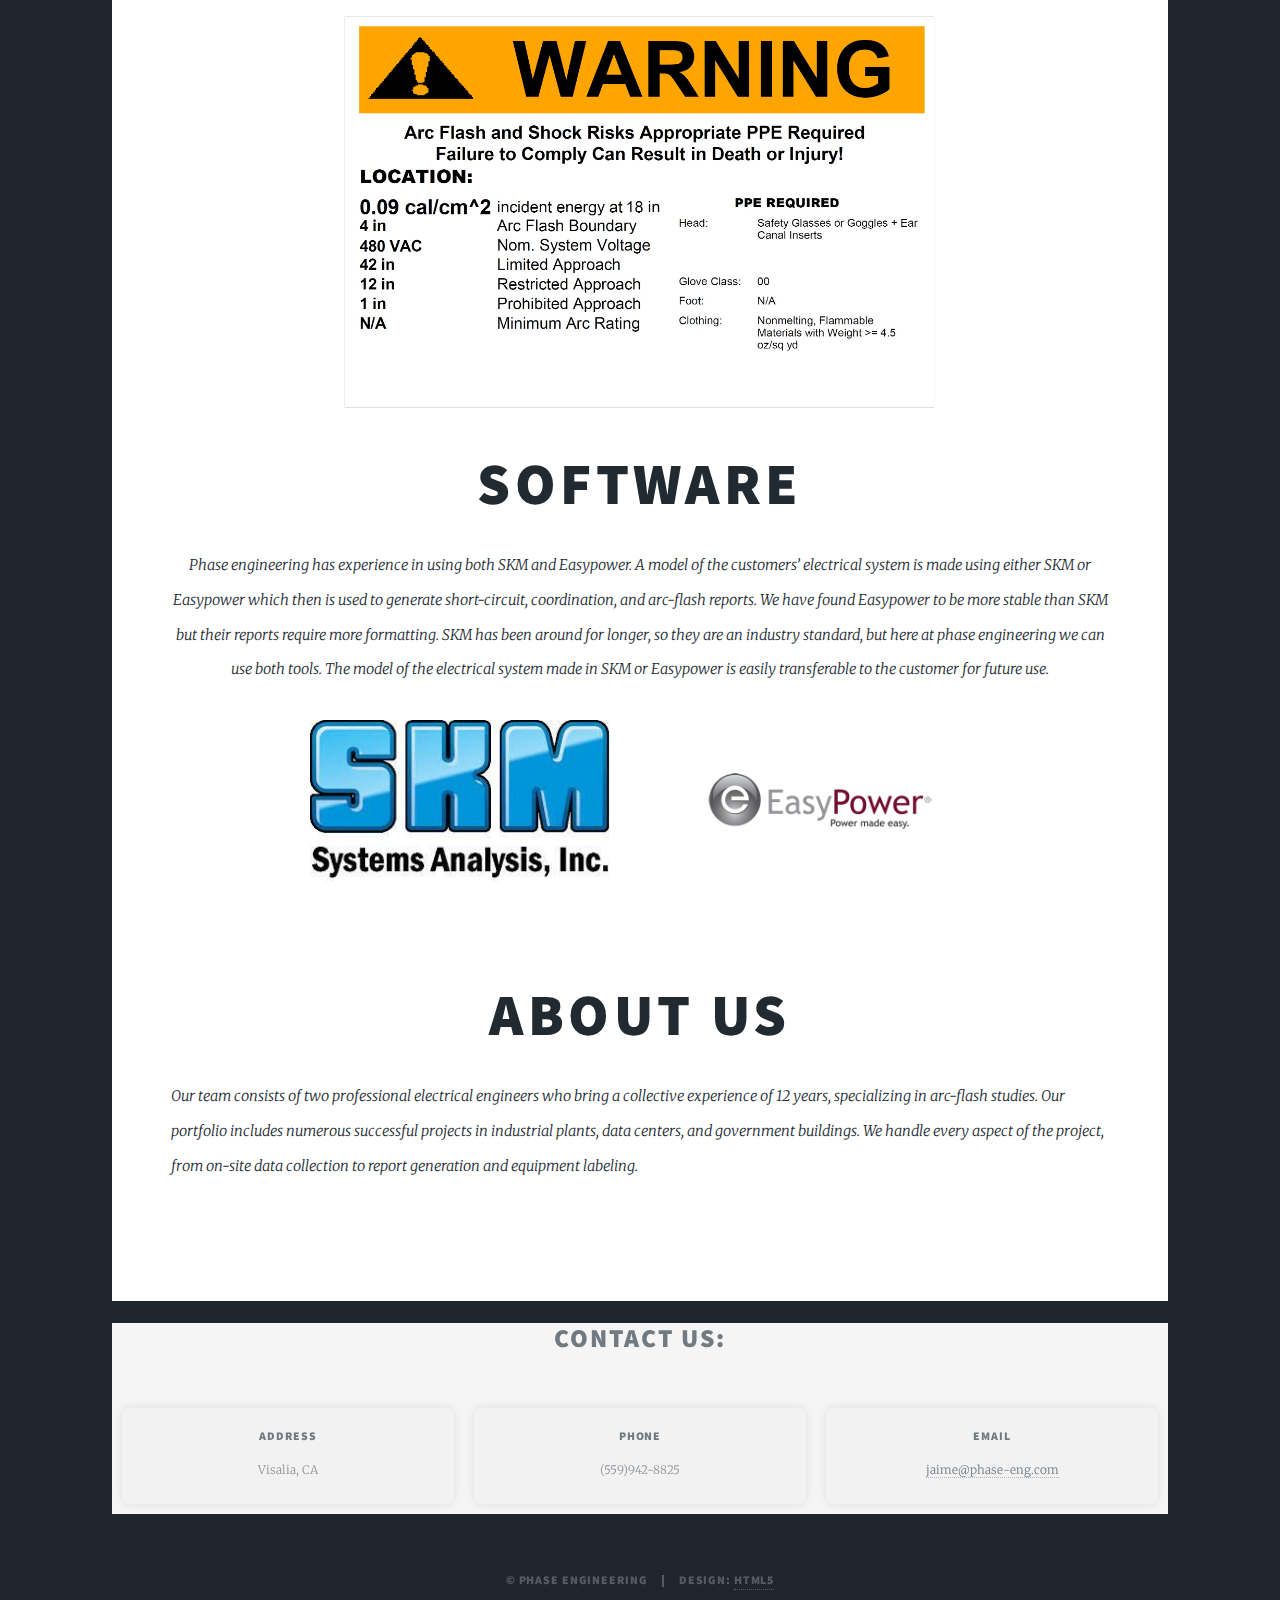
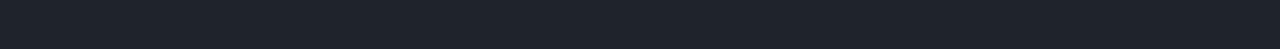
==== commit f762a706: "Update index.html" ====
--- a/index.html
+++ b/index.html
@@ -11,6 +11,38 @@
         <meta name="viewport" content="width=device-width, initial-scale=1, user-scalable=no" />
         <link rel="stylesheet" href="assets/css/main.css" />
         <style>
+                /* Fix the gap above the logo */
+    #intro {
+        padding-top: 20px; /* Reduce padding for smaller screens */
+    }
+
+            /* Ensure the logo scales properly */
+            .responsive-logo {
+                max-width: 80%; /* Adjust width for smaller screens */
+                height: auto; /* Maintain aspect ratio */
+                margin: 0 auto; /* Center the logo */
+                display: block;
+            }
+
+            /* Adjust image scaling for smaller screens */
+            .software-images img {
+                width: 100%; /* Make images responsive */
+                max-width: 300px; /* Set a maximum width */
+                height: auto; /* Maintain aspect ratio */
+                margin: 10px; /* Add spacing between images */
+            }
+
+            /* Add media query for smartphones */
+            @media (max-width: 768px) {
+                #intro {
+                    padding-top: 10px; /* Further reduce padding for very small screens */
+                }
+
+                .software-images img {
+                    max-width: 200px; /* Reduce image size further for small screens */
+                }
+            }
+            
             /* Additional CSS to style the contact section */
             .contact-info {
                 display: flex;
